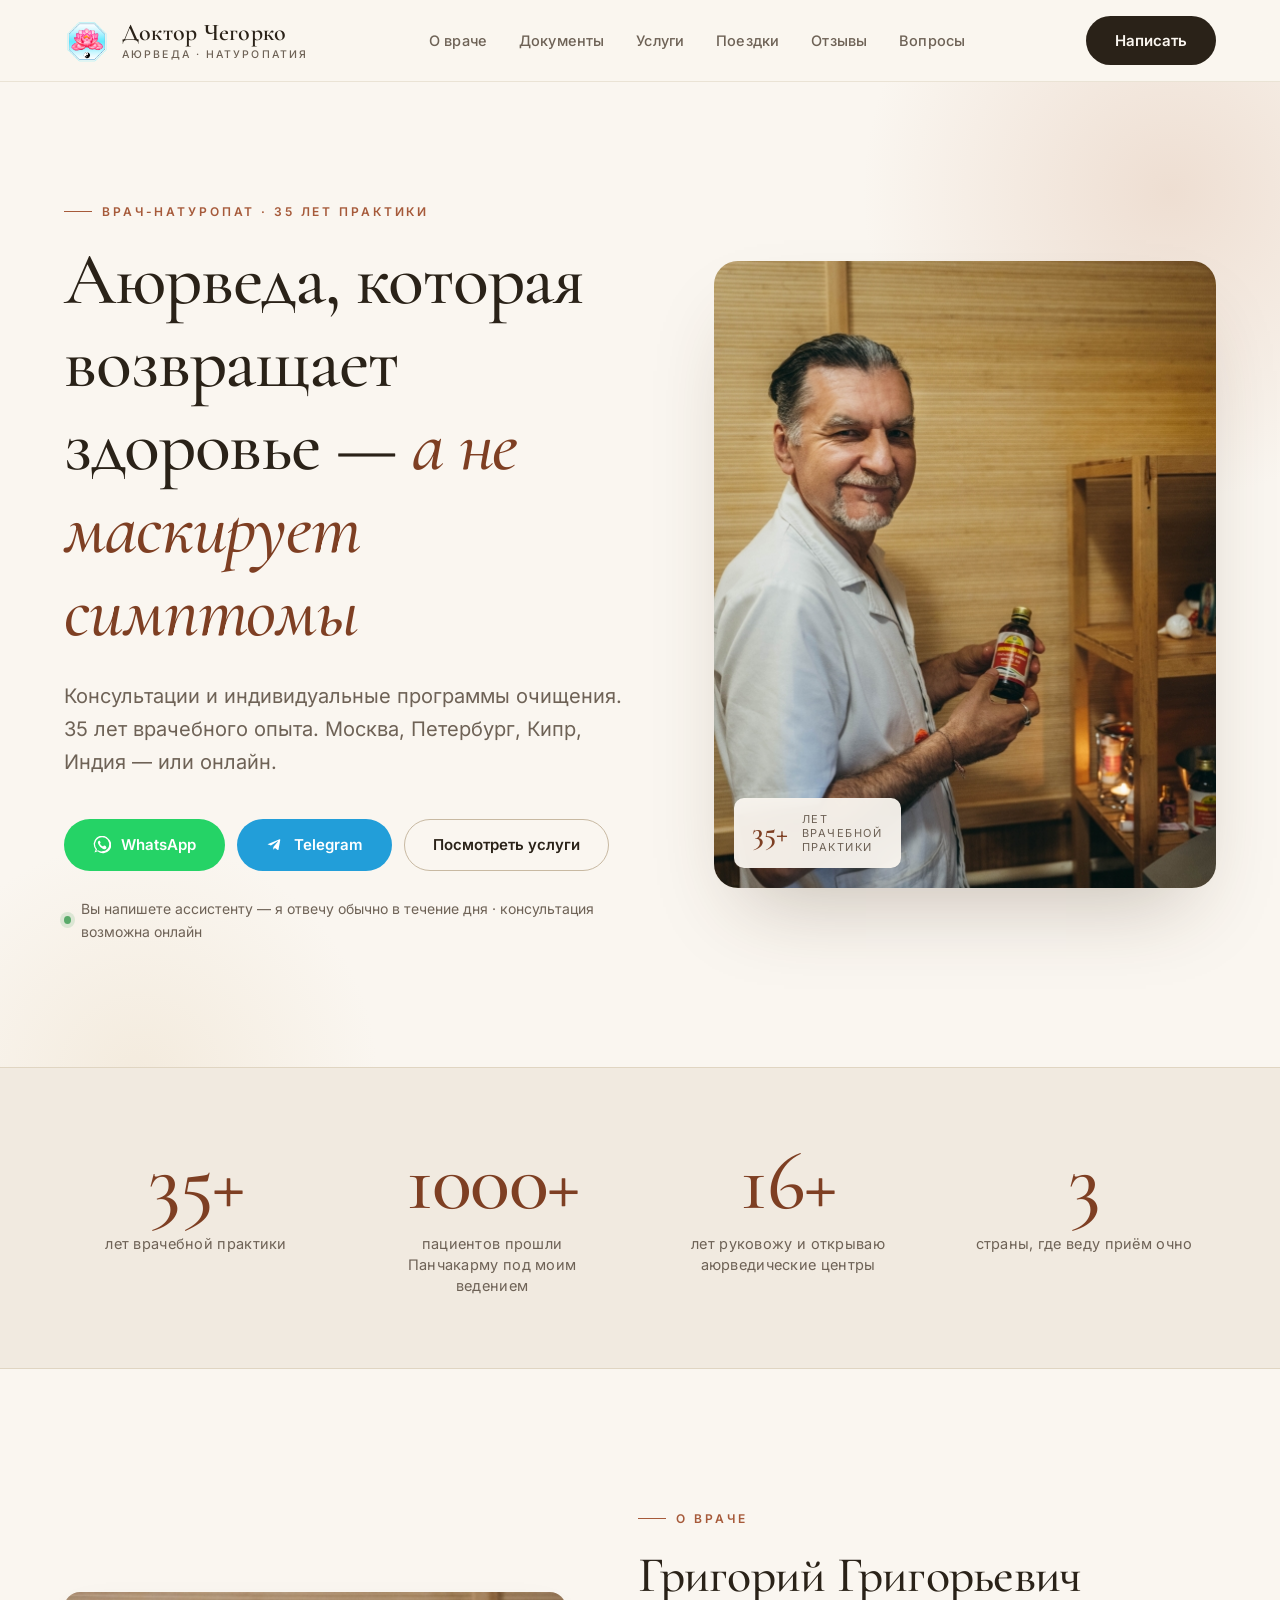
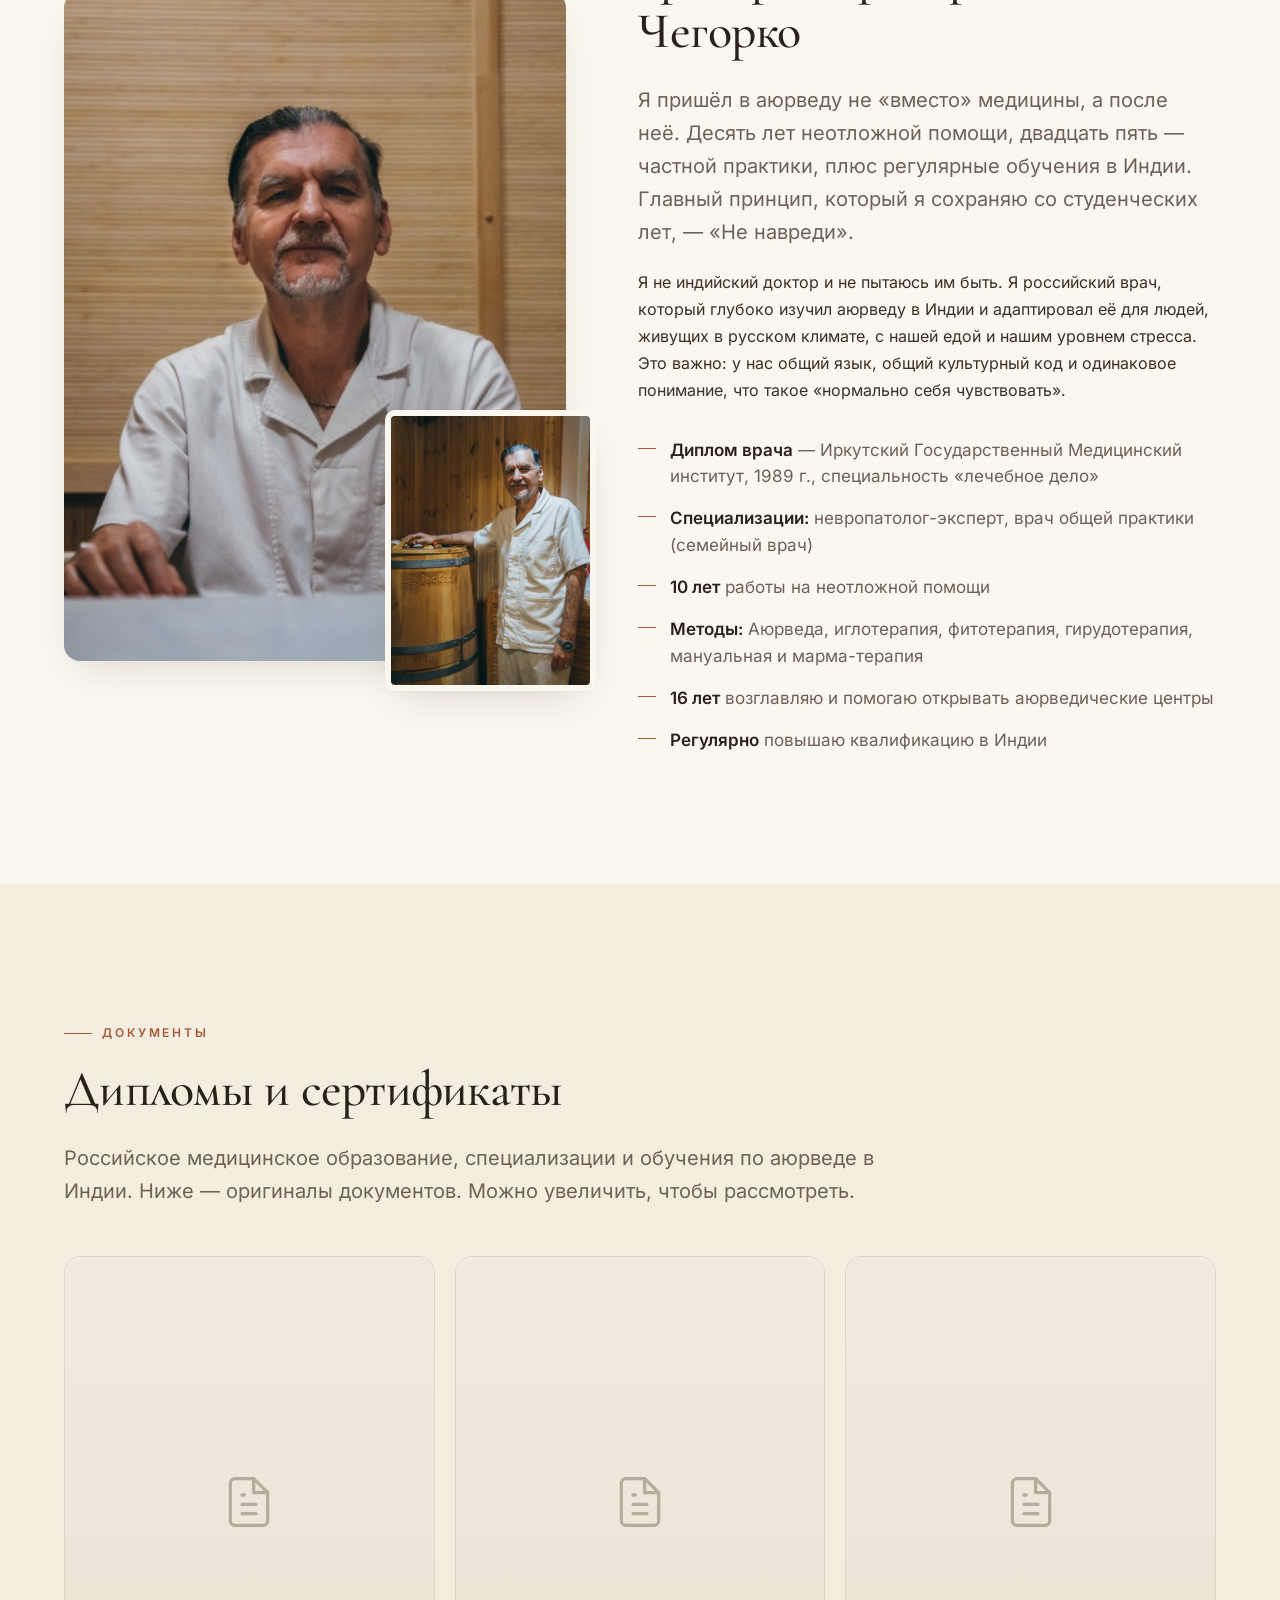
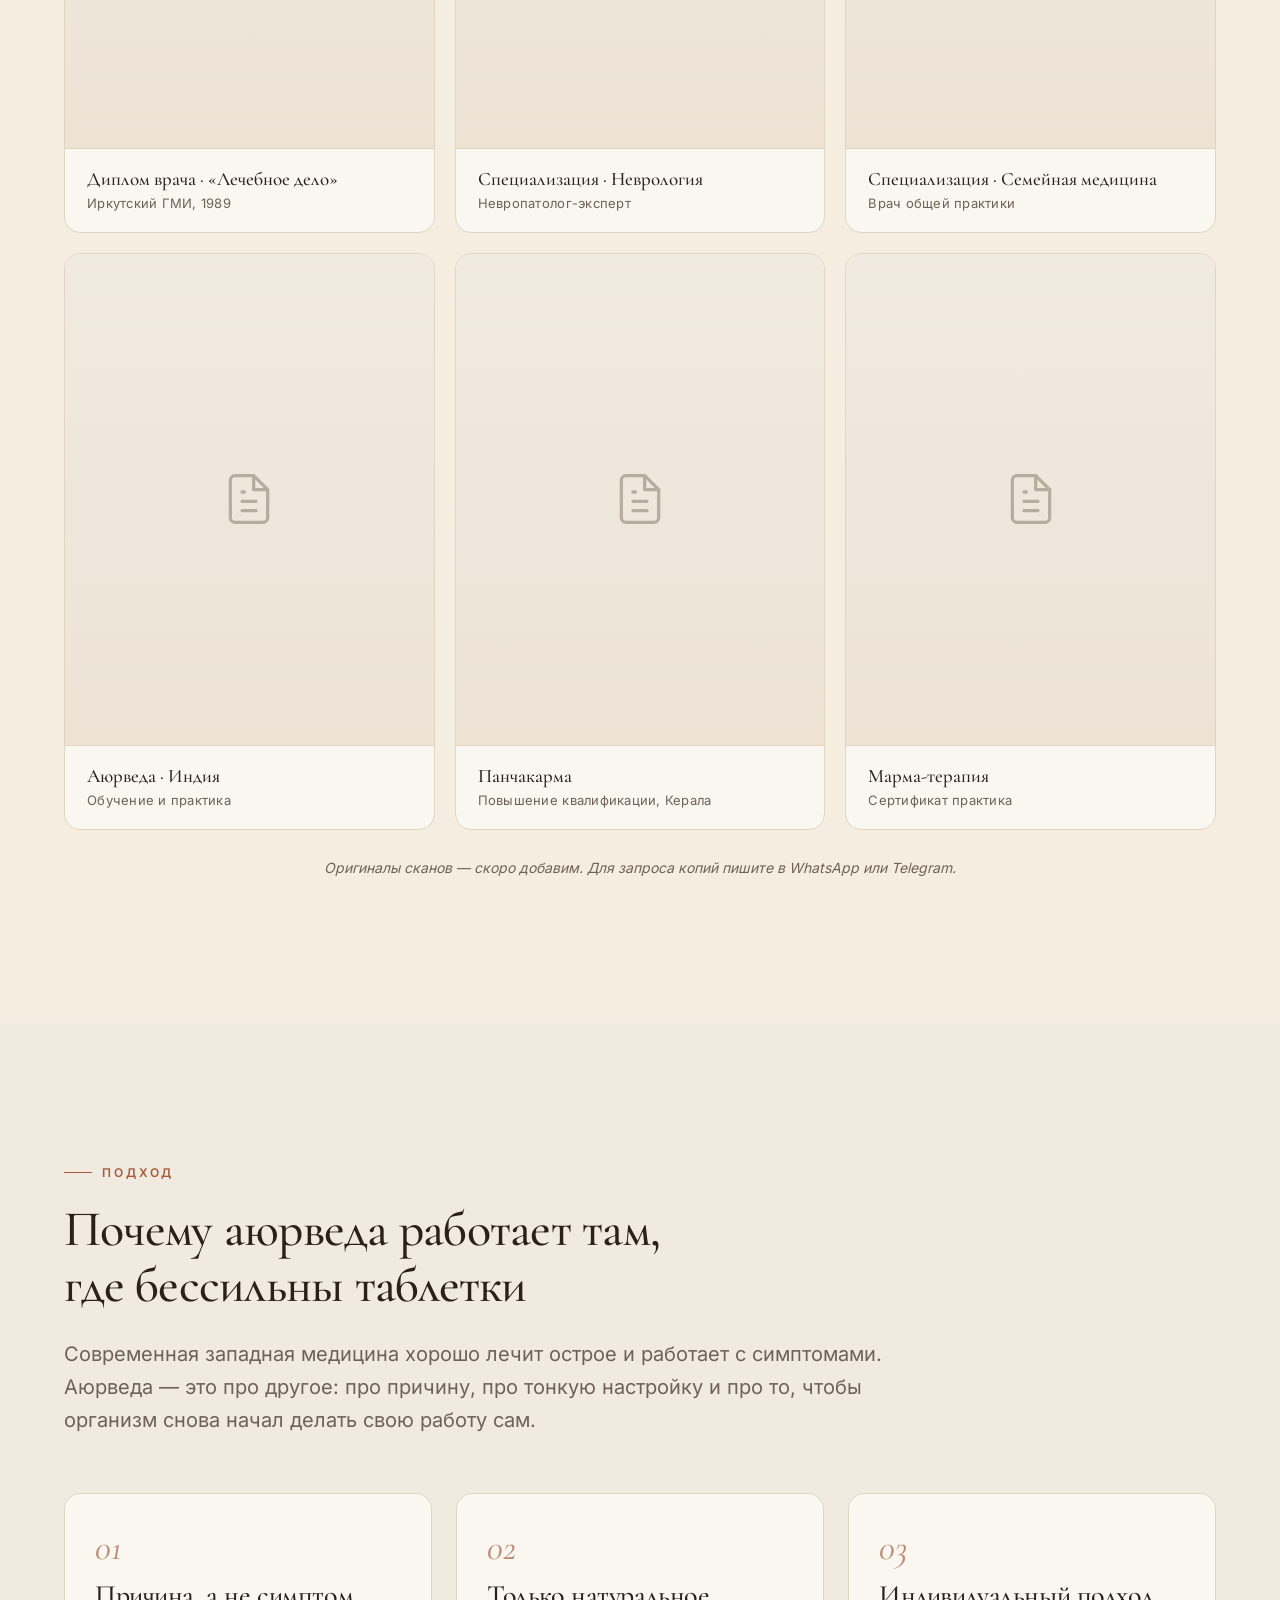
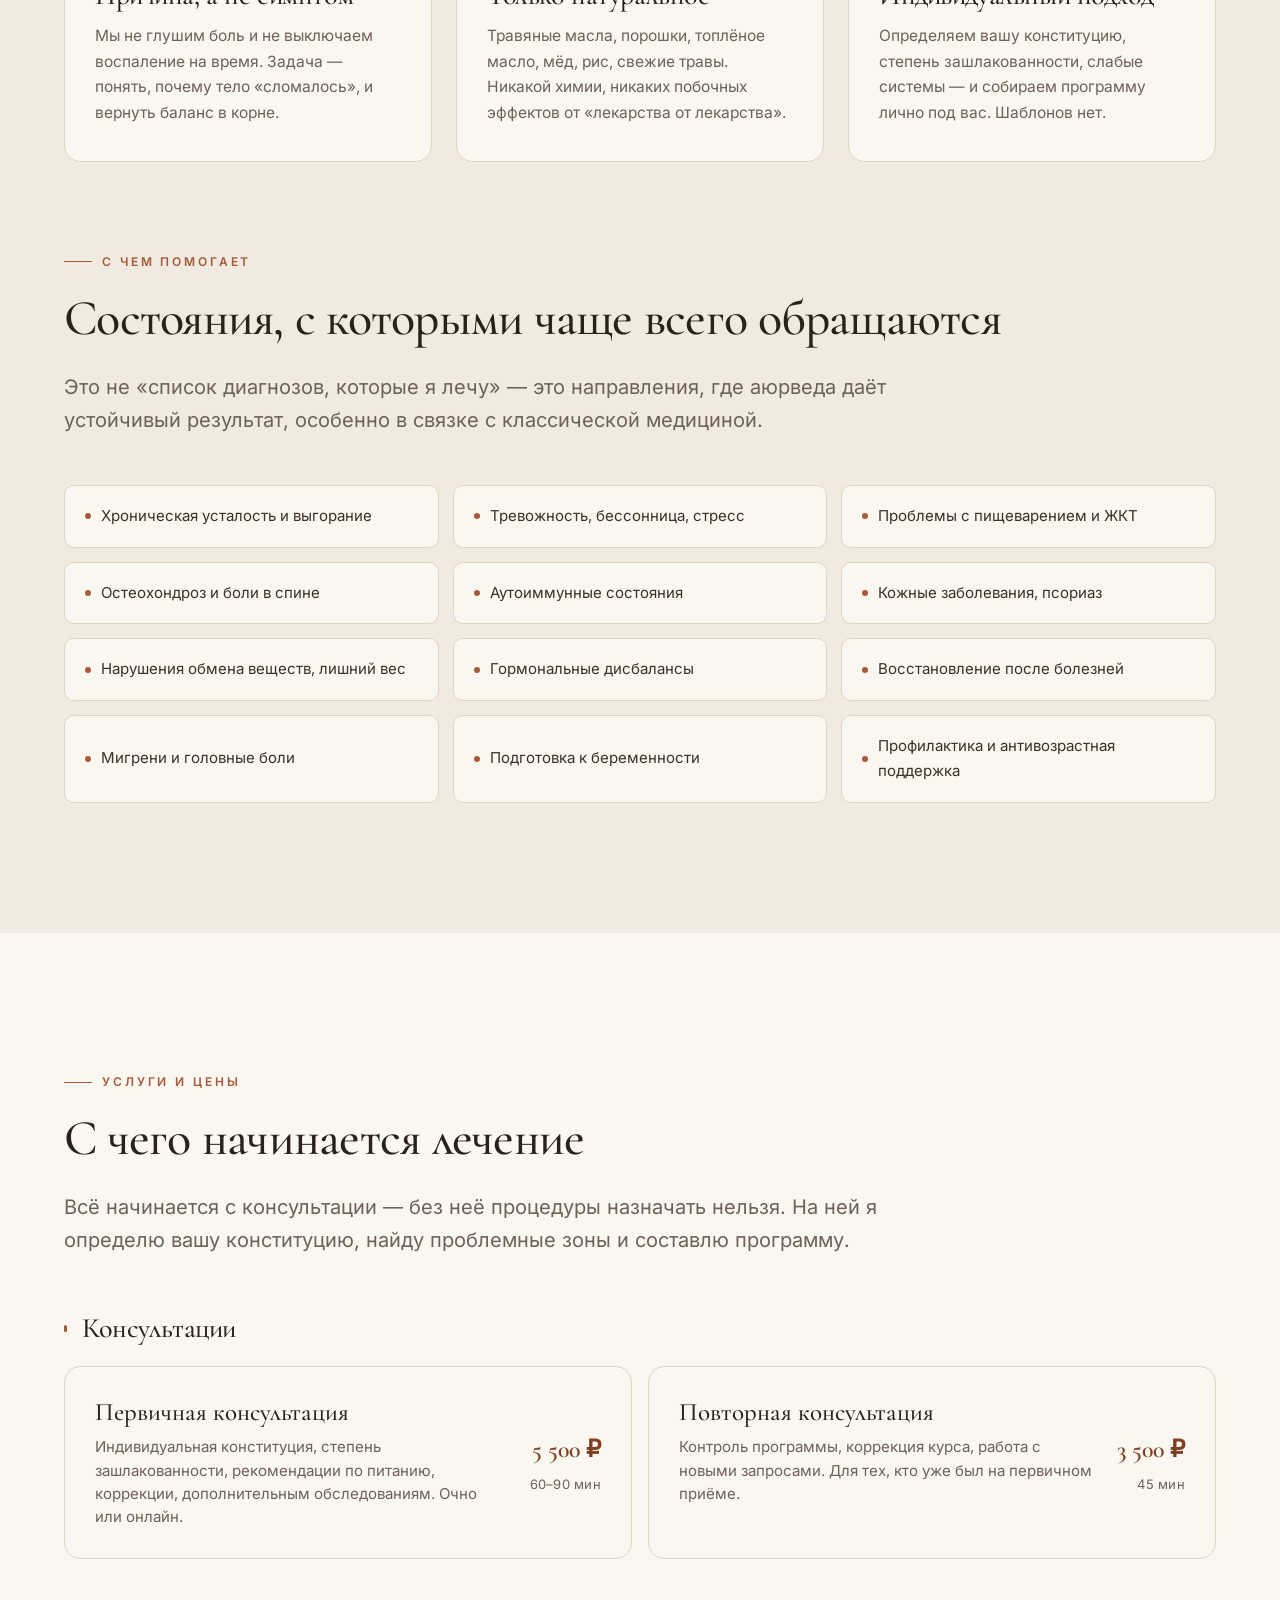
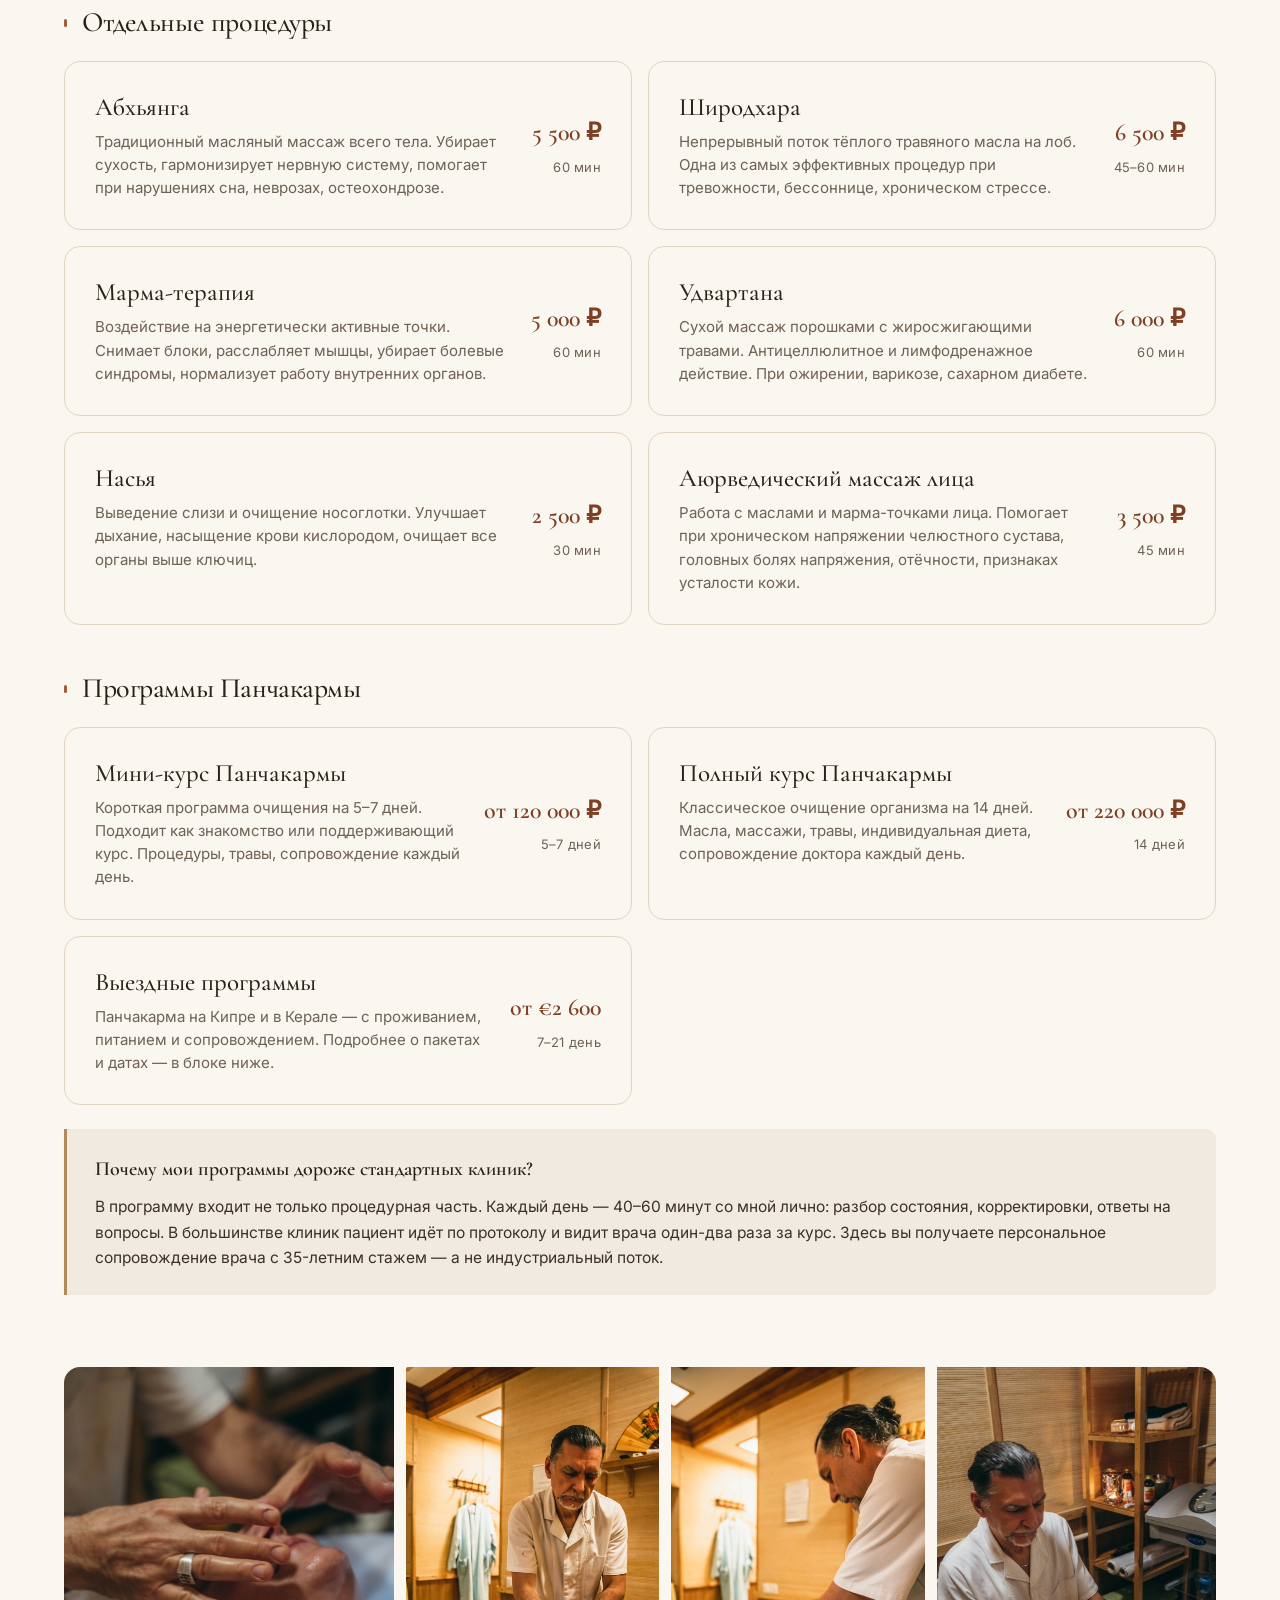
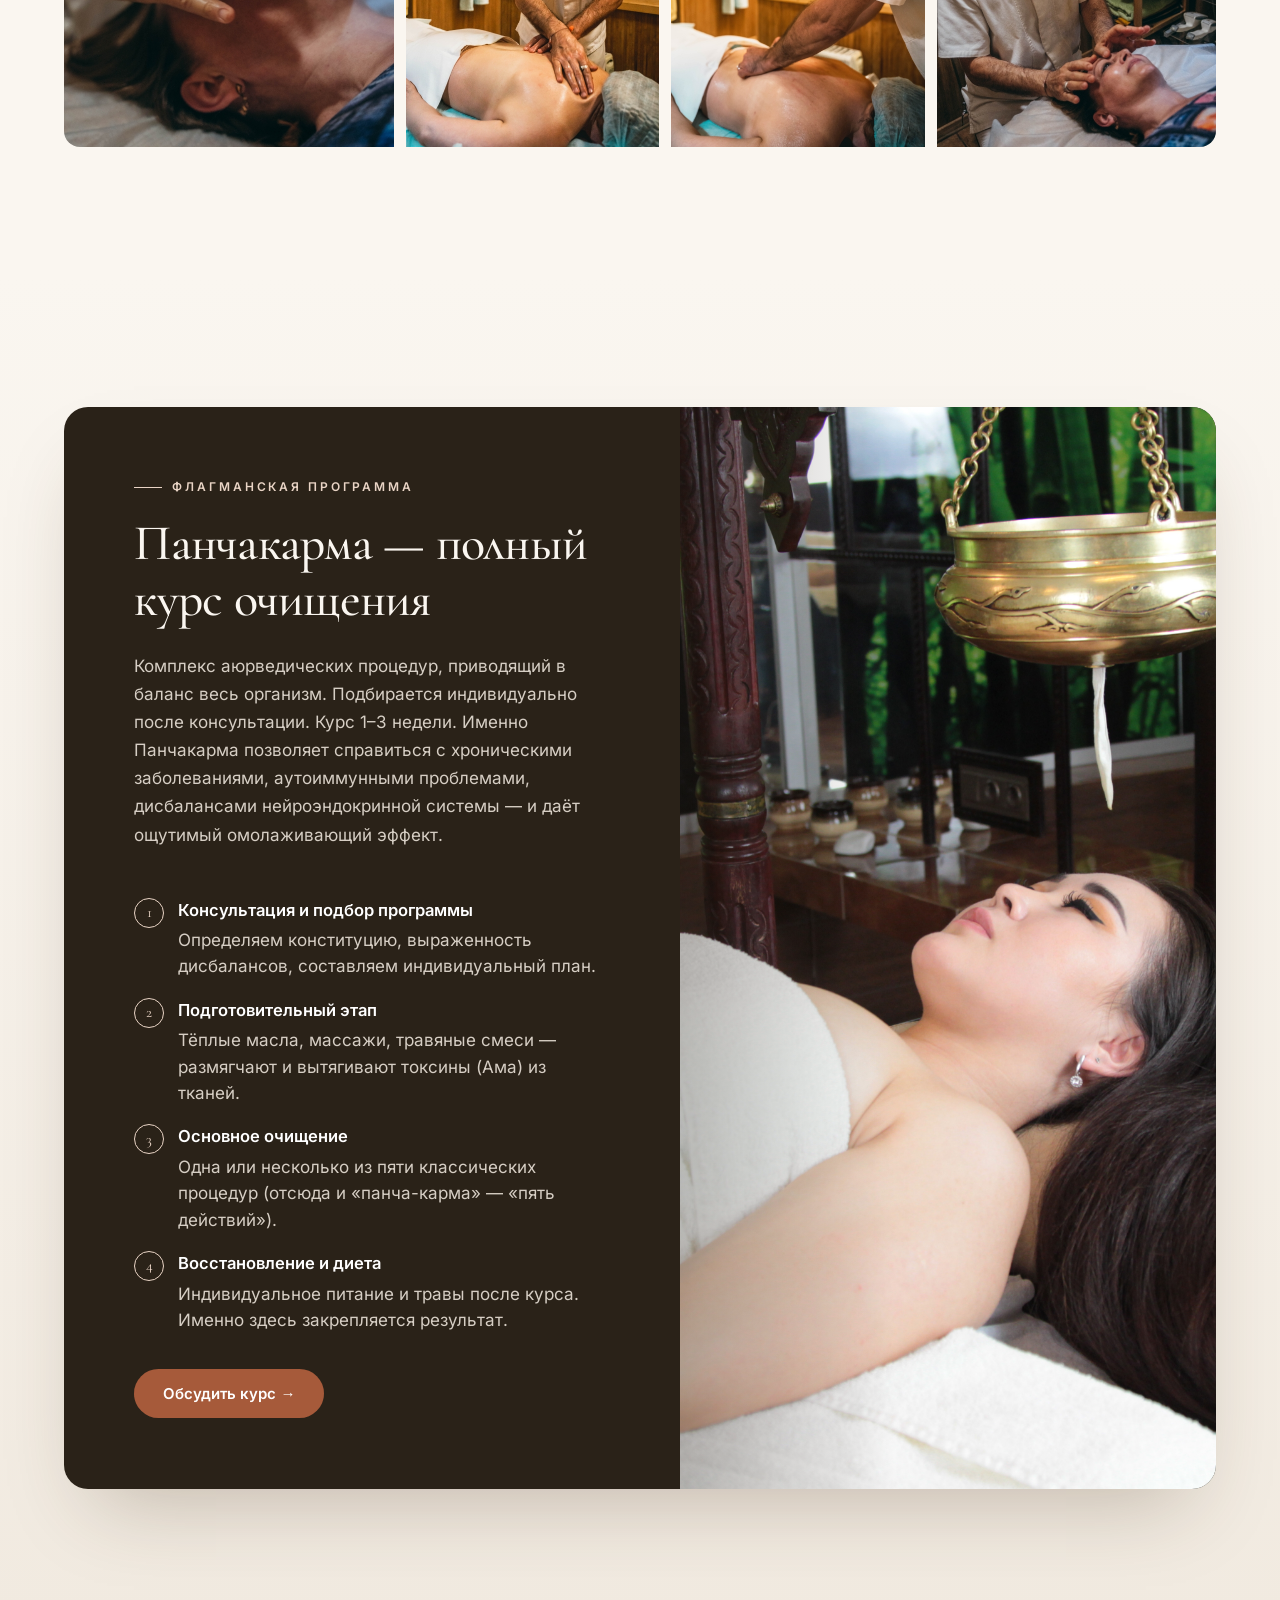
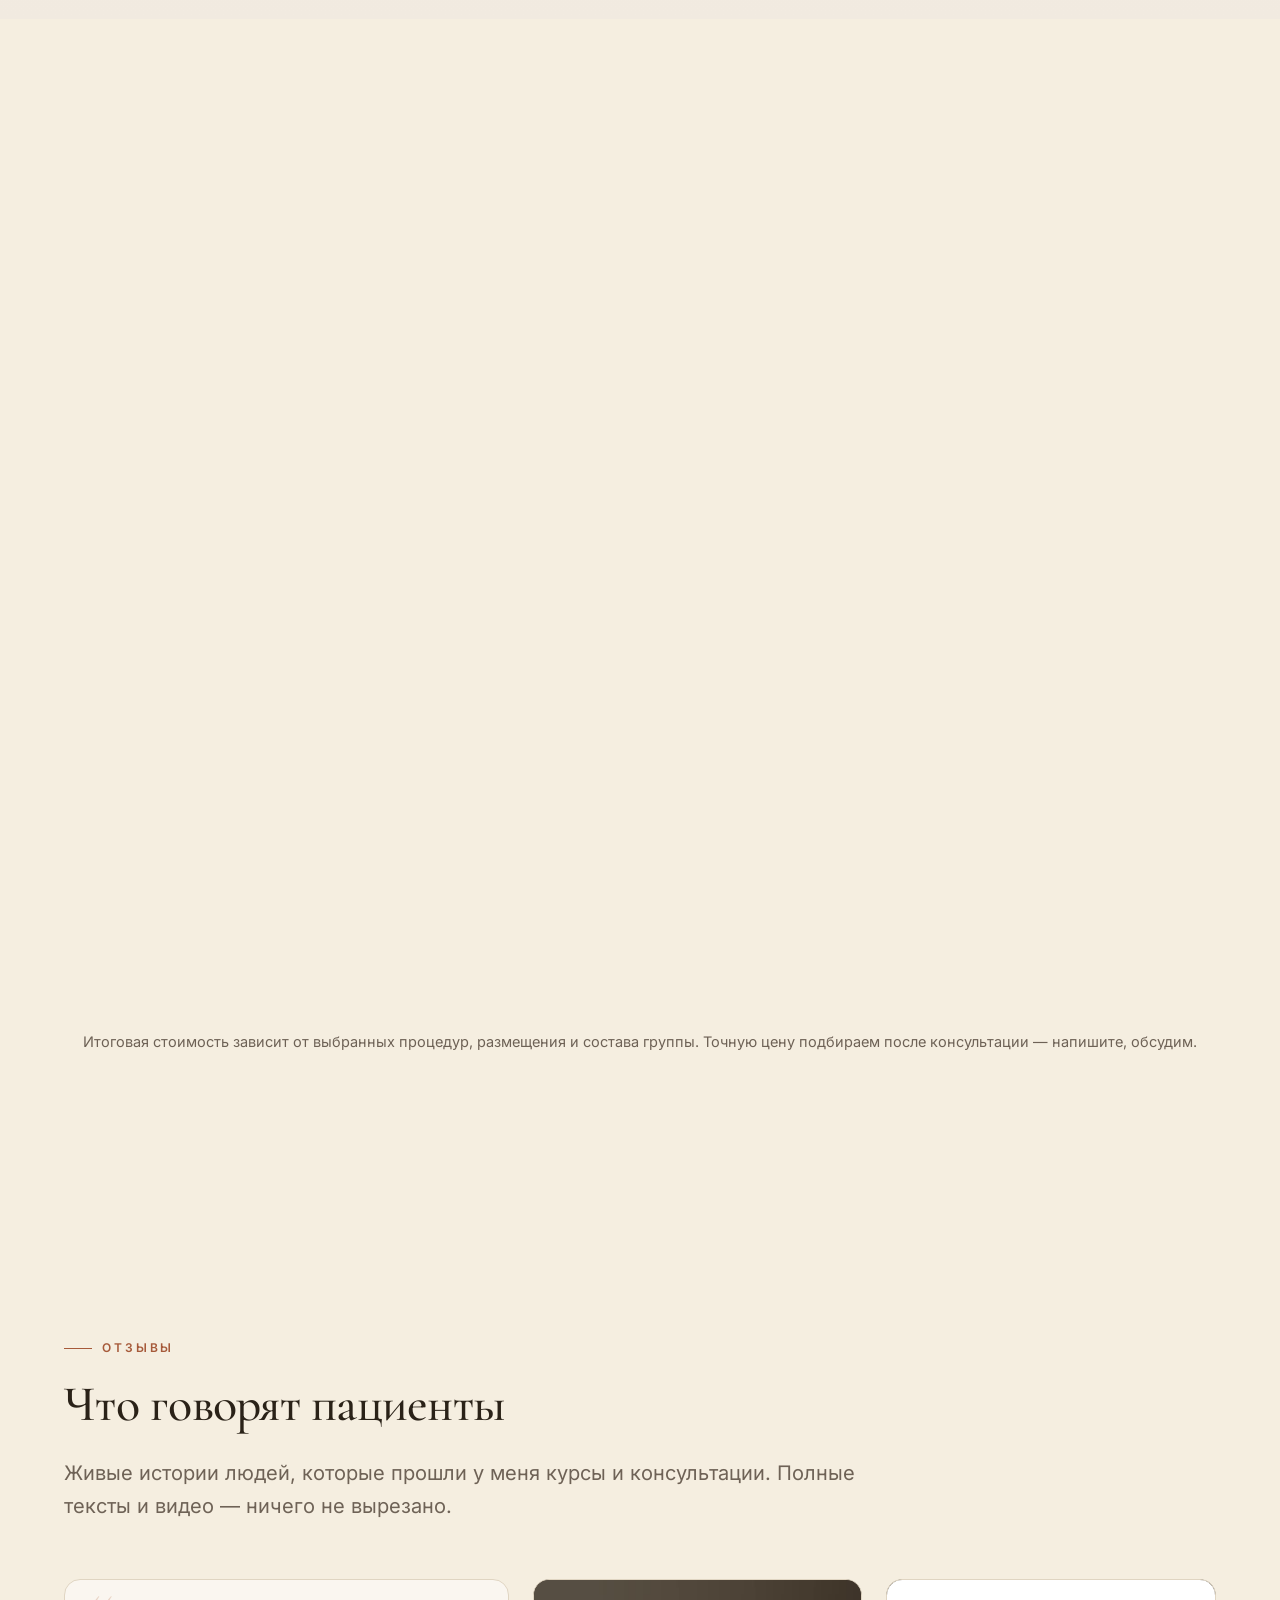
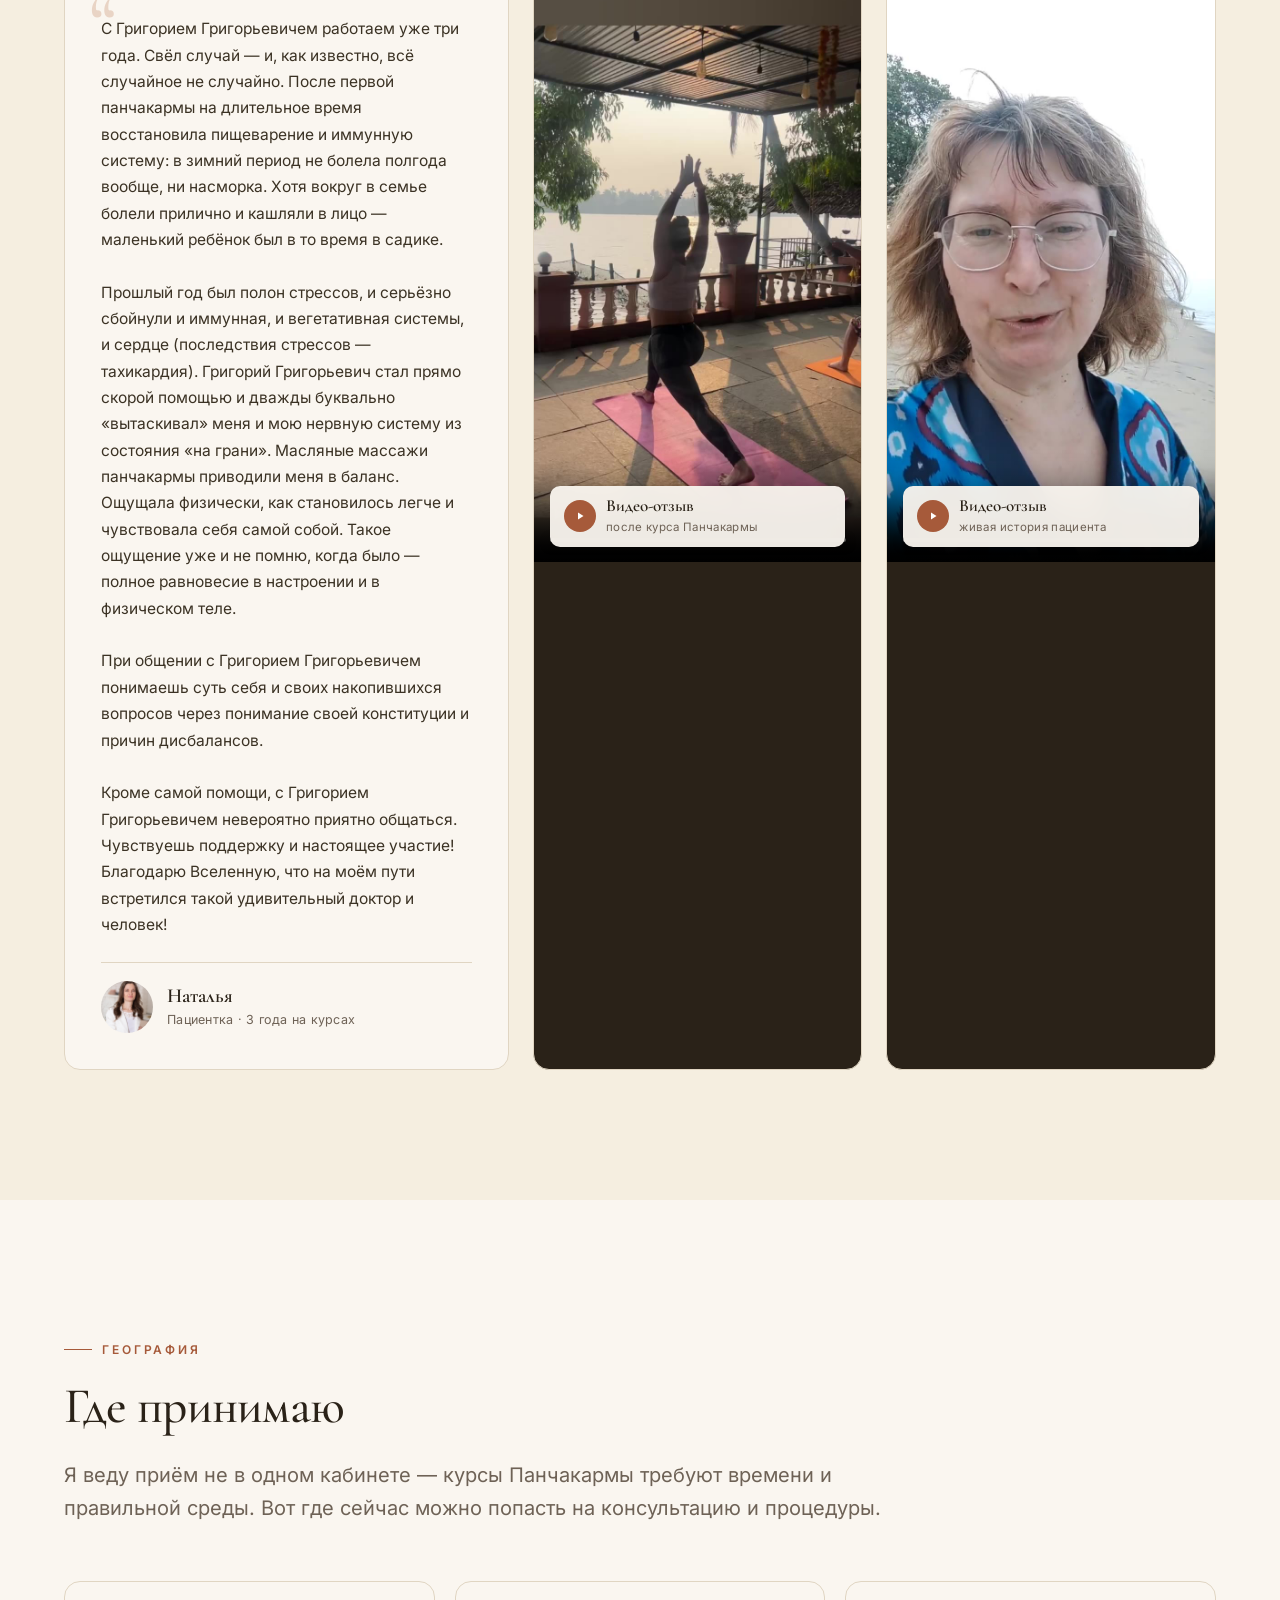
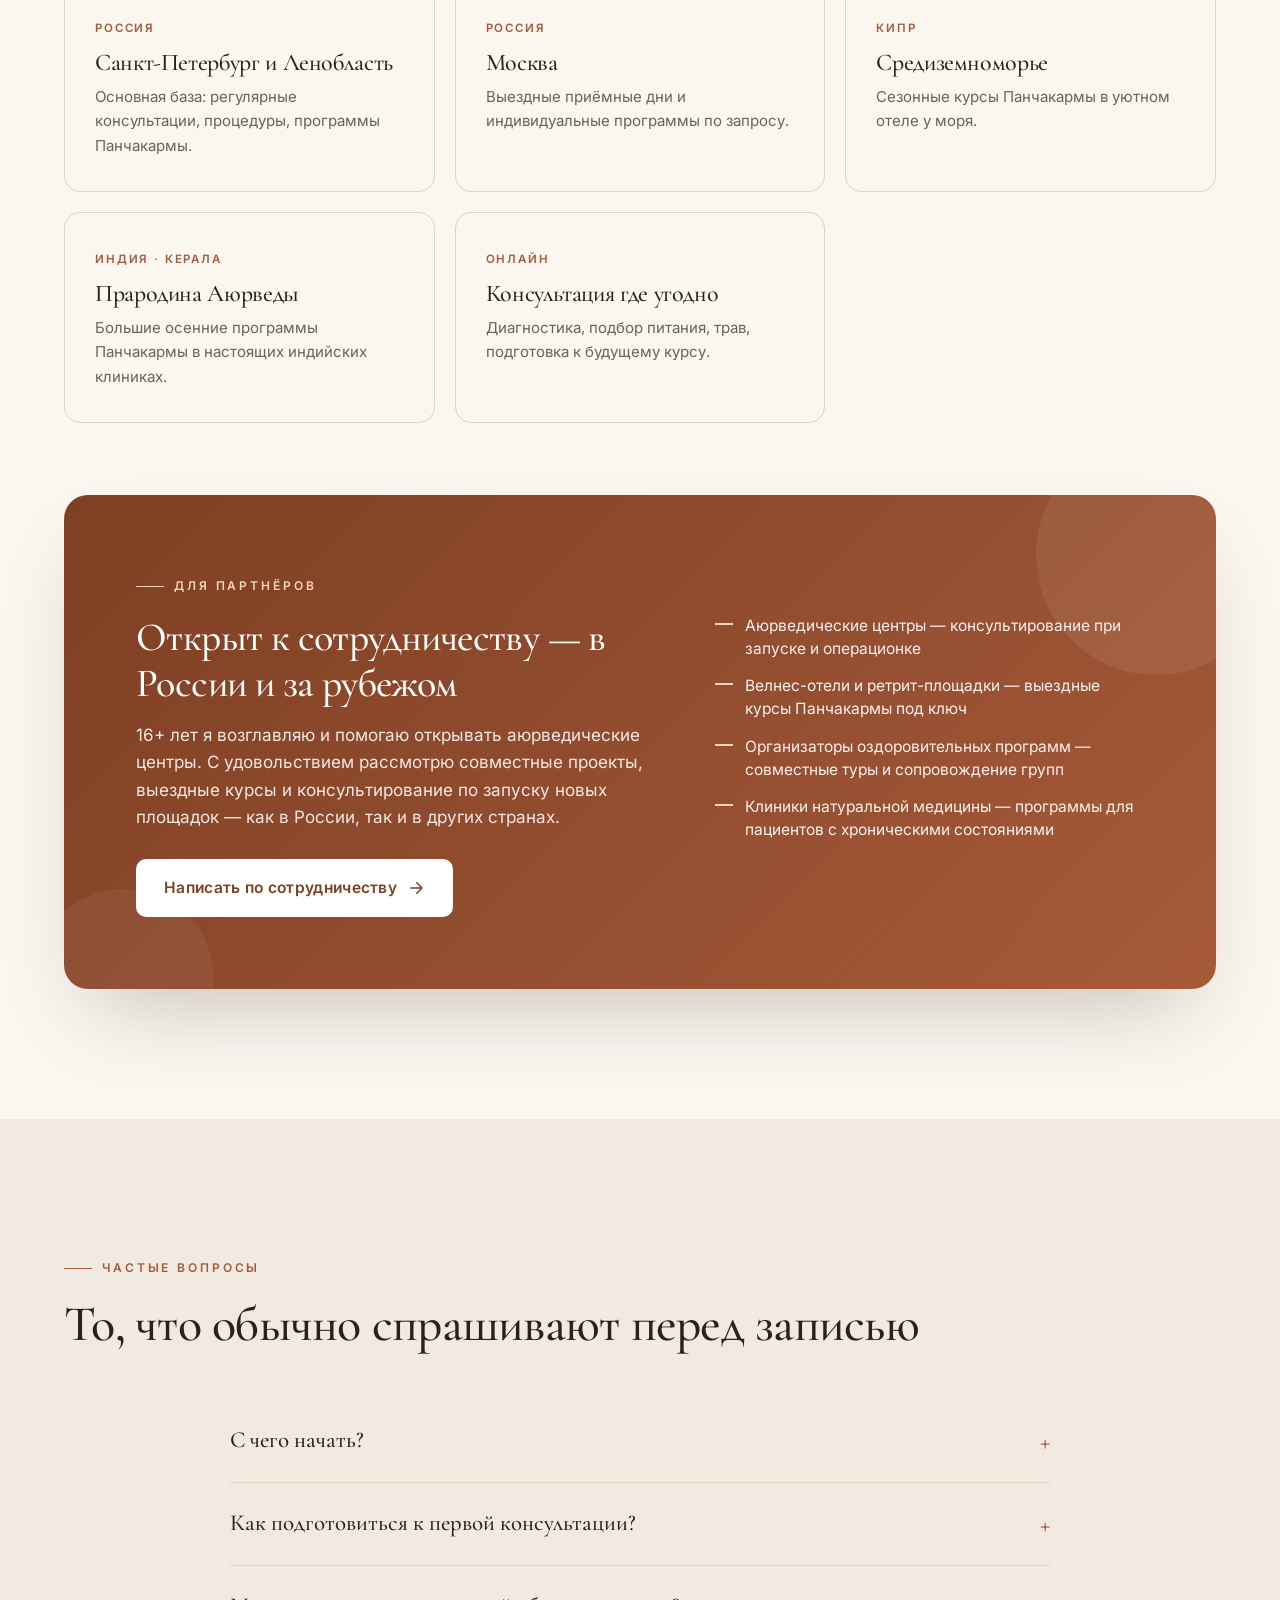
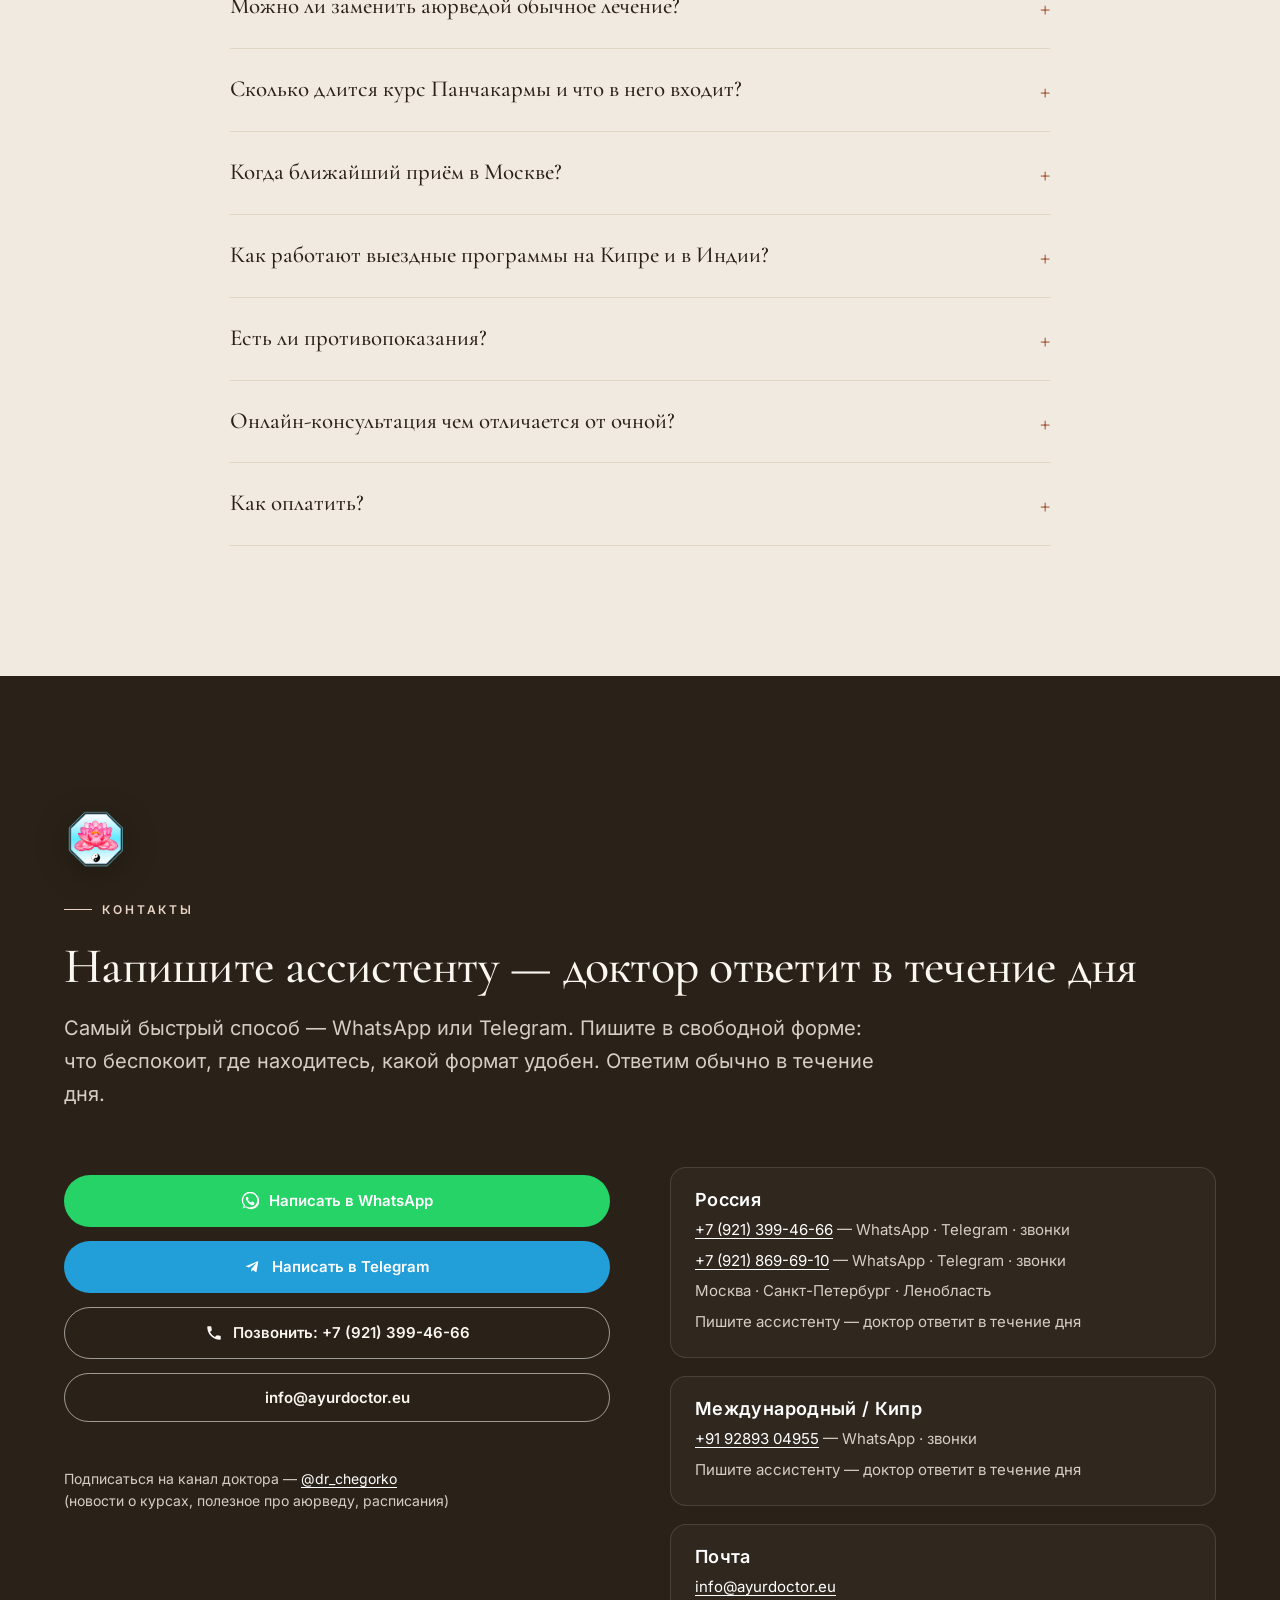
==== index.html @ 57d3bff3 "Add files via upload" ====
<!DOCTYPE html>
<html lang="ru">
<head>
<meta charset="UTF-8">
<meta name="viewport" content="width=device-width, initial-scale=1, viewport-fit=cover">
<meta name="theme-color" content="#FAF6F0">
<title>Доктор Григорий Чегорко — аюрведа и натуральная медицина</title>
<meta name="description" content="Врач-натуропат с 35-летним опытом. Аюрведические консультации, Панчакарма, очищение и балансировка организма. Приём в Москве, Санкт-Петербурге и Ленобласти, на Кипре и в Индии. Онлайн — из любой точки мира.">
<meta property="og:title" content="Доктор Григорий Чегорко — аюрведа и натуральная медицина">
<meta property="og:description" content="Аюрведические консультации и Панчакарма. 35 лет практики. Работаю там, где есть природа и время на настоящее лечение.">
<meta property="og:type" content="website">
<meta property="og:image" content="media/doctor-hero.jpg">
<link rel="stylesheet" href="fonts/fonts.css">
<style>
  :root {
    --bg: #FAF6F0;
    --bg-warm: #F5EEE0;
    --surface: #F1EAE0;
    --surface-2: #ECE3D5;
    --text: #2A2218;
    --text-2: #3B3224;
    --text-muted: #6E6256;
    --text-soft: #8A7E6E;
    --accent: #A65A3A;
    --accent-dark: #7E3F23;
    --accent-light: #C17555;
    --accent-soft: #E9D4C5;
    --gold: #B08B5A;
    --border: #E0D5C2;
    --border-dark: #C8B9A2;
    --wa: #25D366;
    --tg: #229ED9;
    --radius: 16px;
    --radius-sm: 10px;
    --radius-lg: 24px;
    --container: 1200px;
    --shadow-sm: 0 4px 12px -4px rgba(70, 45, 25, 0.08);
    --shadow-md: 0 16px 40px -16px rgba(70, 45, 25, 0.18);
    --shadow-lg: 0 40px 80px -30px rgba(70, 45, 25, 0.28);
  }
  *, *::before, *::after { box-sizing: border-box; }
  html { scroll-behavior: smooth; -webkit-text-size-adjust: 100%; }
  body { margin: 0; font-family: "Inter", -apple-system, BlinkMacSystemFont, "Segoe UI", Roboto, Helvetica, Arial, sans-serif; color: var(--text); background: var(--bg); font-size: 17px; line-height: 1.65; -webkit-font-smoothing: antialiased; text-rendering: optimizeLegibility; }
  h1, h2, h3, h4 { font-family: "Cormorant Garamond", Georgia, serif; font-weight: 500; letter-spacing: -0.015em; line-height: 1.12; margin: 0 0 0.5em; color: var(--text); }
  h1 { font-size: clamp(40px, 7vw, 74px); font-weight: 500; }
  h2 { font-size: clamp(30px, 4.8vw, 50px); }
  h3 { font-size: clamp(21px, 2.4vw, 28px); }
  p { margin: 0 0 1em; }
  a { color: var(--accent-dark); text-decoration: none; transition: color 0.2s; }
  a:hover { color: var(--accent); }
  img { max-width: 100%; height: auto; display: block; }
  section { padding: clamp(72px, 11vw, 130px) 0; position: relative; }
  .container { max-width: var(--container); margin: 0 auto; padding: 0 24px; }
  .container-wide { max-width: 1340px; margin: 0 auto; padding: 0 24px; }
  .eyebrow { display: inline-flex; align-items: center; gap: 10px; font-family: "Inter", sans-serif; font-size: 12px; letter-spacing: 0.24em; text-transform: uppercase; color: var(--accent); font-weight: 600; margin-bottom: 18px; }
  .eyebrow::before { content: ""; width: 28px; height: 1px; background: var(--accent); }
  .lead { font-size: clamp(17px, 1.8vw, 20px); color: var(--text-muted); max-width: 64ch; line-height: 1.65; }
  .btn { display: inline-flex; align-items: center; justify-content: center; gap: 10px; padding: 16px 28px; border-radius: 999px; font-weight: 600; font-size: 15px; line-height: 1; border: 1px solid transparent; cursor: pointer; transition: transform 0.2s cubic-bezier(0.4,0,0.2,1), background-color 0.25s, color 0.25s, box-shadow 0.25s; white-space: nowrap; font-family: inherit; }
  .btn:hover { transform: translateY(-2px); box-shadow: var(--shadow-sm); }
  .btn-primary { background: var(--text); color: var(--bg); }
  .btn-primary:hover { background: var(--accent-dark); color: var(--bg); }
  .btn-whatsapp { background: var(--wa); color: #fff; }
  .btn-whatsapp:hover { background: #1EB256; color: #fff; }
  .btn-telegram { background: var(--tg); color: #fff; }
  .btn-telegram:hover { background: #1B86B5; color: #fff; }
  .btn-outline { background: transparent; color: var(--text); border-color: var(--border-dark); }
  .btn-outline:hover { background: var(--text); color: var(--bg); border-color: var(--text); }
  .btn-on-dark { background: transparent; color: var(--bg); border: 1px solid rgba(255,255,255,0.55); }
  .btn-on-dark:hover { background: var(--bg); color: var(--text); border-color: var(--bg); }
  .btn svg { width: 18px; height: 18px; }

  /* Header */
  header.site { position: sticky; top: 0; background: rgba(250, 246, 240, 0.88); backdrop-filter: saturate(180%) blur(14px); -webkit-backdrop-filter: saturate(180%) blur(14px); border-bottom: 1px solid rgba(224, 213, 194, 0.6); z-index: 50; }
  .nav { display: flex; align-items: center; justify-content: space-between; padding: 16px 24px; max-width: var(--container); margin: 0 auto; gap: 20px; }
  .brand { display: inline-flex; align-items: center; gap: 12px; font-family: "Cormorant Garamond", Georgia, serif; font-size: 24px; font-weight: 600; letter-spacing: 0.01em; color: var(--text); line-height: 1.1; }
  .brand-logo { width: 46px; height: 46px; flex-shrink: 0; }
  .brand-text { display: flex; flex-direction: column; }
  .brand small { display: block; font-family: "Inter", sans-serif; font-size: 10.5px; letter-spacing: 0.2em; text-transform: uppercase; color: var(--text-muted); font-weight: 500; margin-top: 3px; }
  .nav-links { display: flex; gap: 32px; list-style: none; padding: 0; margin: 0; }
  .nav-links a { font-size: 14.5px; color: var(--text-muted); font-weight: 500; letter-spacing: 0.01em; }
  .nav-links a:hover { color: var(--text); }
  @media (max-width: 980px) { .nav-links { display: none; } }

  /* Hero */
  .hero { padding-top: clamp(60px, 9vw, 110px); padding-bottom: clamp(60px, 9vw, 110px); position: relative; overflow: hidden; }
  .hero::before { content: ""; position: absolute; top: -200px; right: -200px; width: 620px; height: 620px; background: radial-gradient(circle, var(--accent-soft) 0%, rgba(233, 212, 197, 0) 70%); pointer-events: none; z-index: 0; opacity: 0.7; }
  .hero::after { content: ""; position: absolute; bottom: -250px; left: -100px; width: 480px; height: 480px; background: radial-gradient(circle, #EDE0CB 0%, rgba(237, 224, 203, 0) 70%); pointer-events: none; z-index: 0; opacity: 0.5; }
  .hero-inner { display: grid; grid-template-columns: 1.15fr 1fr; gap: 72px; align-items: center; position: relative; z-index: 1; }
  .hero h1 { margin-bottom: 26px; }
  .hero h1 em { font-style: italic; color: var(--accent-dark); font-weight: 500; }
  .hero-ctas { display: flex; gap: 12px; flex-wrap: wrap; margin-top: 40px; }
  .hero-note { margin-top: 26px; font-size: 14px; color: var(--text-muted); display: inline-flex; align-items: center; gap: 10px; }
  .hero-note::before { content: ""; width: 8px; height: 8px; border-radius: 50%; background: #5AAA6A; box-shadow: 0 0 0 4px rgba(90, 170, 106, 0.18); }
  .hero-photo { position: relative; aspect-ratio: 4 / 5; border-radius: var(--radius-lg); overflow: hidden; background: var(--surface-2); box-shadow: var(--shadow-lg); }
  .hero-photo img { width: 100%; height: 100%; object-fit: cover; transition: transform 1.2s cubic-bezier(0.2, 0.8, 0.2, 1); }
  .hero-photo:hover img { transform: scale(1.03); }
  .hero-photo-badge { position: absolute; bottom: 20px; left: 20px; background: rgba(250, 246, 240, 0.95); backdrop-filter: blur(10px); padding: 14px 18px; border-radius: var(--radius-sm); display: flex; align-items: center; gap: 14px; }
  .hero-photo-badge-num { font-family: "Cormorant Garamond", Georgia, serif; font-size: 30px; font-weight: 600; color: var(--accent-dark); line-height: 1; }
  .hero-photo-badge-label { font-size: 11px; text-transform: uppercase; letter-spacing: 0.14em; color: var(--text-muted); line-height: 1.3; }
  @media (max-width: 980px) { .hero-inner { grid-template-columns: 1fr; gap: 48px; } .hero-photo { max-width: 440px; margin: 0 auto; } }

  /* Trust */
  .trust { background: var(--surface); padding: 72px 0; border-top: 1px solid var(--border); border-bottom: 1px solid var(--border); }
  .trust-grid { display: grid; grid-template-columns: repeat(4, 1fr); gap: 48px 32px; text-align: center; }
  .trust-num { font-family: "Cormorant Garamond", Georgia, serif; font-size: clamp(56px, 6.5vw, 84px); color: var(--accent-dark); font-weight: 500; line-height: 1; margin-bottom: 10px; letter-spacing: -0.02em; }
  .trust-label { font-size: 14.5px; color: var(--text-muted); letter-spacing: 0.02em; line-height: 1.45; max-width: 220px; margin: 0 auto; }
  @media (max-width: 720px) { .trust-grid { grid-template-columns: repeat(2, 1fr); gap: 40px 20px; } .trust-num { font-size: 56px; } }

  /* About */
  .about-grid { display: grid; grid-template-columns: 1fr 1.15fr; gap: 72px; align-items: center; }
  .about-photo-stack { position: relative; aspect-ratio: 3 / 4; }
  .about-photo-stack img { width: 100%; height: 100%; object-fit: cover; border-radius: var(--radius); box-shadow: var(--shadow-md); }
  .about-photo-stack .photo-accent { position: absolute; bottom: -30px; right: -30px; width: 42%; aspect-ratio: 3/4; border-radius: var(--radius-sm); overflow: hidden; border: 6px solid var(--bg); box-shadow: var(--shadow-md); }
  .about-photo-stack .photo-accent img { border-radius: 0; }
  .credentials { list-style: none; padding: 0; margin: 32px 0 0; display: grid; gap: 16px; }
  .credentials li { padding-left: 32px; position: relative; color: var(--text-muted); line-height: 1.55; }
  .credentials li::before { content: ""; position: absolute; left: 0; top: 11px; width: 18px; height: 1px; background: var(--accent); }
  .credentials strong { color: var(--text); font-weight: 600; }
  @media (max-width: 980px) { .about-grid { grid-template-columns: 1fr; gap: 48px; } .about-photo-stack { max-width: 440px; order: -1; } .about-photo-stack .photo-accent { right: -20px; bottom: -20px; } }

  /* Explain */
  .explain { background: var(--surface); }
  .explain-grid { display: grid; grid-template-columns: repeat(3, 1fr); gap: 24px; margin-top: 56px; }
  .explain-card { background: var(--bg); padding: 36px 30px; border-radius: var(--radius); border: 1px solid var(--border); transition: transform 0.3s, box-shadow 0.3s; }
  .explain-card:hover { transform: translateY(-4px); box-shadow: var(--shadow-md); }
  .explain-card-num { font-family: "Cormorant Garamond", Georgia, serif; font-size: 36px; color: var(--accent); font-style: italic; line-height: 1; margin-bottom: 14px; opacity: 0.7; }
  .explain-card h3 { margin-bottom: 12px; }
  .explain-card p { color: var(--text-muted); margin: 0; font-size: 15.5px; }
  @media (max-width: 880px) { .explain-grid { grid-template-columns: 1fr; } }

  /* Conditions */
  .conditions-grid { display: grid; grid-template-columns: repeat(3, 1fr); gap: 14px; margin-top: 48px; }
  .condition { background: var(--bg); border: 1px solid var(--border); border-radius: var(--radius-sm); padding: 18px 20px; font-size: 15px; color: var(--text-2); display: flex; align-items: center; gap: 10px; transition: all 0.2s; }
  .condition:hover { border-color: var(--accent); transform: translateY(-1px); }
  .condition::before { content: ""; width: 6px; height: 6px; border-radius: 50%; background: var(--accent); flex-shrink: 0; }
  @media (max-width: 880px) { .conditions-grid { grid-template-columns: 1fr 1fr; } }
  @media (max-width: 520px) { .conditions-grid { grid-template-columns: 1fr; } }

  /* Services */
  .services-group { margin-top: 56px; }
  .services-group + .services-group { margin-top: 48px; }
  .services-group-title { font-family: "Cormorant Garamond", Georgia, serif; font-size: 28px; font-weight: 500; margin: 0 0 22px; color: var(--text); position: relative; padding-left: 18px; }
  .services-group-title::before { content: ""; position: absolute; left: 0; top: 12px; bottom: 12px; width: 3px; background: var(--accent); border-radius: 2px; }
  .services-grid { display: grid; grid-template-columns: repeat(2, 1fr); gap: 16px; margin-top: 0; }
  .service { display: grid; grid-template-columns: 1fr auto; gap: 24px; padding: 30px 30px; border: 1px solid var(--border); border-radius: var(--radius); background: var(--bg); transition: all 0.25s; }
  .service:hover { border-color: var(--accent); background: var(--surface); transform: translateY(-2px); box-shadow: var(--shadow-sm); }
  .service-title { font-family: "Cormorant Garamond", Georgia, serif; font-size: 25px; font-weight: 500; margin-bottom: 8px; color: var(--text); line-height: 1.2; }
  .service-desc { font-size: 15px; color: var(--text-muted); line-height: 1.55; margin: 0; }
  .service-meta { text-align: right; white-space: nowrap; display: flex; flex-direction: column; justify-content: center; gap: 4px; }
  .service-price { font-family: "Cormorant Garamond", Georgia, serif; font-size: 24px; color: var(--accent-dark); font-weight: 600; }
  .service-duration { font-size: 13px; color: var(--text-muted); letter-spacing: 0.02em; }
  .services-value-note { margin-top: 24px; padding: 24px 28px; background: var(--surface); border-left: 3px solid var(--gold); border-radius: 0 var(--radius-sm) var(--radius-sm) 0; font-size: 15.5px; line-height: 1.65; color: var(--text-2); }
  .services-value-note strong { display: block; font-family: "Cormorant Garamond", Georgia, serif; font-weight: 600; font-size: 20px; color: var(--text); margin-bottom: 8px; }
  @media (max-width: 720px) { .services-grid { grid-template-columns: 1fr; } .service { grid-template-columns: 1fr; gap: 14px; } .service-meta { text-align: left; } }

  /* Gallery strip — procedures */
  .procedures-gallery { margin-top: 72px; display: grid; grid-template-columns: 1.3fr 1fr 1fr 1.1fr; gap: 12px; height: 380px; border-radius: var(--radius); overflow: hidden; }
  .procedures-gallery img { width: 100%; height: 100%; object-fit: cover; transition: transform 0.8s cubic-bezier(0.2,0.8,0.2,1); }
  .procedures-gallery > div { overflow: hidden; }
  .procedures-gallery > div:hover img { transform: scale(1.07); }
  @media (max-width: 880px) { .procedures-gallery { grid-template-columns: 1fr 1fr; height: auto; } .procedures-gallery > div { aspect-ratio: 4/5; } }

  /* Panchakarma */
  .panchakarma-section { background: linear-gradient(180deg, var(--bg) 0%, var(--surface) 100%); }
  .panchakarma { background: var(--text); color: var(--bg); border-radius: var(--radius-lg); overflow: hidden; display: grid; grid-template-columns: 1.15fr 1fr; align-items: stretch; box-shadow: var(--shadow-lg); }
  .panchakarma-content { padding: clamp(40px, 5.5vw, 72px); display: flex; flex-direction: column; justify-content: center; }
  .panchakarma h2 { color: var(--bg); }
  .panchakarma .eyebrow { color: var(--accent-soft); }
  .panchakarma .eyebrow::before { background: var(--accent-soft); }
  .panchakarma p { color: #D6CEC4; }
  .panchakarma-stages { list-style: none; padding: 0; margin: 32px 0 0; display: grid; gap: 18px; counter-reset: stages; }
  .panchakarma-stages li { padding-left: 44px; position: relative; color: #D6CEC4; line-height: 1.55; }
  .panchakarma-stages li strong { color: #fff; font-weight: 600; display: block; margin-bottom: 4px; font-size: 16.5px; }
  .panchakarma-stages li::before { counter-increment: stages; content: counter(stages); position: absolute; left: 0; top: 0; width: 30px; height: 30px; border-radius: 50%; border: 1px solid var(--accent-soft); color: var(--accent-soft); font-family: "Cormorant Garamond", Georgia, serif; font-size: 15px; display: flex; align-items: center; justify-content: center; }
  .panchakarma-cta { margin-top: 36px; }
  .panchakarma-photo { background-size: cover; background-position: center; min-height: 480px; position: relative; }
  .panchakarma-photo::after { content: ""; position: absolute; inset: 0; background: linear-gradient(90deg, rgba(42, 34, 24, 0.3) 0%, rgba(42, 34, 24, 0) 40%); }
  @media (max-width: 980px) { .panchakarma { grid-template-columns: 1fr; } .panchakarma-photo { min-height: 340px; order: -1; } }

  /* Credentials / certificates */
  .credentials-section { background: var(--bg-warm); }
  .certs-grid { display: grid; grid-template-columns: repeat(3, 1fr); gap: 20px; margin-top: 48px; }
  .cert-card { margin: 0; background: var(--bg); border: 1px solid var(--border); border-radius: var(--radius); padding: 0; overflow: hidden; transition: all 0.25s; display: flex; flex-direction: column; }
  .cert-card:hover { border-color: var(--accent); transform: translateY(-2px); box-shadow: var(--shadow-sm); }
  .cert-card img { width: 100%; aspect-ratio: 3 / 4; object-fit: cover; display: block; background: var(--surface); }
  .cert-placeholder { aspect-ratio: 3 / 4; background: linear-gradient(180deg, var(--surface) 0%, var(--surface-2) 100%); display: flex; align-items: center; justify-content: center; color: var(--text-soft); border-bottom: 1px solid var(--border); }
  .cert-placeholder svg { width: 56px; height: 56px; opacity: 0.55; }
  .cert-card figcaption { padding: 18px 22px 20px; font-family: "Cormorant Garamond", Georgia, serif; font-size: 19px; font-weight: 500; color: var(--text); line-height: 1.3; }
  .cert-card figcaption span { display: block; font-family: "Inter", sans-serif; font-size: 13px; font-weight: 400; color: var(--text-muted); margin-top: 4px; letter-spacing: 0.02em; }
  .certs-note { margin-top: 26px; text-align: center; font-size: 14px; color: var(--text-muted); font-style: italic; }
  @media (max-width: 880px) { .certs-grid { grid-template-columns: repeat(2, 1fr); } }
  @media (max-width: 560px) { .certs-grid { grid-template-columns: 1fr 1fr; gap: 14px; } .cert-card figcaption { padding: 14px 16px 16px; font-size: 16.5px; } }

  /* Retreats / programs */
  .retreats-section { background: var(--bg-warm); }
  .retreats-grid { display: grid; grid-template-columns: repeat(3, 1fr); gap: 20px; margin-top: 56px; }
  .retreat { background: var(--bg); border: 1px solid var(--border); border-radius: var(--radius); padding: 32px 30px 30px; display: flex; flex-direction: column; transition: all 0.25s; position: relative; }
  .retreat:hover { border-color: var(--accent); transform: translateY(-2px); box-shadow: var(--shadow-sm); }
  .retreat--flagship { border: 2px solid var(--gold); box-shadow: 0 18px 44px -20px rgba(176, 139, 90, 0.45); }
  .retreat--flagship:hover { border-color: var(--gold); box-shadow: 0 22px 52px -18px rgba(176, 139, 90, 0.55); }
  .retreat-flagship-badge { position: absolute; top: -12px; left: 24px; background: var(--gold); color: #fff; font-size: 11.5px; letter-spacing: 0.14em; text-transform: uppercase; font-weight: 600; padding: 5px 12px; border-radius: 12px; }
  .retreat-tag { display: inline-block; font-size: 11.5px; letter-spacing: 0.16em; text-transform: uppercase; color: var(--accent); font-weight: 600; margin-bottom: 14px; }
  .retreat h3 { font-size: 23px; margin: 0 0 6px; line-height: 1.25; }
  .retreat-duration { font-size: 13px; color: var(--text-muted); letter-spacing: 0.04em; margin-bottom: 18px; }
  .retreat-price { font-family: "Cormorant Garamond", Georgia, serif; font-size: 28px; font-weight: 600; color: var(--text); margin: 0 0 18px; }
  .retreat-price-note { font-size: 13px; color: var(--text-muted); font-family: "Inter", sans-serif; font-weight: 400; margin-left: 8px; }
  .retreat-includes { list-style: none; padding: 0; margin: 0 0 20px; display: grid; gap: 8px; }
  .retreat-includes li { position: relative; padding-left: 22px; font-size: 14.5px; color: var(--text-2); line-height: 1.5; }
  .retreat-includes li::before { content: ""; position: absolute; left: 0; top: 8px; width: 12px; height: 2px; background: var(--accent); }
  .retreat-footer { margin-top: auto; padding-top: 18px; border-top: 1px solid var(--border); font-size: 13.5px; color: var(--text-muted); }
  .retreats-note { margin-top: 28px; text-align: center; color: var(--text-muted); font-size: 14.5px; }
  @media (max-width: 980px) { .retreats-grid { grid-template-columns: 1fr; } }

  /* Reviews */
  .reviews { background: var(--bg-warm); }
  .reviews-grid { display: grid; grid-template-columns: 1.35fr 1fr 1fr; gap: 24px; margin-top: 56px; align-items: stretch; }
  .review-card { background: var(--bg); border: 1px solid var(--border); border-radius: var(--radius); padding: 36px; display: flex; flex-direction: column; position: relative; }
  .review-card::before { content: "\201C"; position: absolute; top: 2px; left: 24px; font-family: "Cormorant Garamond", Georgia, serif; font-size: 80px; color: var(--accent-soft); line-height: 1; pointer-events: none; font-weight: 500; }
  .review-text { position: relative; z-index: 1; color: var(--text-2); font-size: 15.5px; line-height: 1.7; margin: 0 0 24px; white-space: pre-line; }
  .review-author { margin-top: auto; display: flex; align-items: center; gap: 14px; padding-top: 18px; border-top: 1px solid var(--border); }
  .review-author-photo { width: 52px; height: 52px; border-radius: 50%; overflow: hidden; flex-shrink: 0; background: var(--surface); }
  .review-author-photo img { width: 100%; height: 100%; object-fit: cover; }
  .review-author-initial { display: flex; align-items: center; justify-content: center; background: var(--accent-soft); color: var(--accent-dark); font-family: "Cormorant Garamond", Georgia, serif; font-size: 26px; font-weight: 600; }
  .review-author-name { font-family: "Cormorant Garamond", Georgia, serif; font-size: 20px; font-weight: 600; color: var(--text); line-height: 1.2; }
  .review-author-meta { font-size: 12.5px; color: var(--text-muted); letter-spacing: 0.02em; margin-top: 2px; }
  .review-card--video { padding: 0; overflow: hidden; background: var(--text); }
  .review-card--video video { width: 100%; height: 100%; object-fit: cover; display: block; }
  .review-video-wrap { position: relative; aspect-ratio: 9 / 16; background: #000; }
  .review-video-wrap video { width: 100%; height: 100%; object-fit: cover; }
  .review-video-label { position: absolute; bottom: 16px; left: 16px; right: 16px; display: flex; align-items: center; gap: 10px; background: rgba(250, 246, 240, 0.95); backdrop-filter: blur(10px); padding: 10px 14px; border-radius: var(--radius-sm); pointer-events: none; }
  .review-video-label-icon { width: 32px; height: 32px; border-radius: 50%; background: var(--accent); color: #fff; display: flex; align-items: center; justify-content: center; flex-shrink: 0; }
  .review-video-label-icon svg { width: 12px; height: 12px; }
  .review-video-label-text { font-family: "Cormorant Garamond", Georgia, serif; font-weight: 600; font-size: 17px; color: var(--text); line-height: 1.2; }
  .review-video-label-meta { font-size: 11.5px; color: var(--text-muted); letter-spacing: 0.03em; margin-top: 1px; }
  .review-card--cta { background: linear-gradient(160deg, var(--accent-soft) 0%, var(--surface-2) 100%); border-color: var(--accent-soft); }
  .review-card--cta::before { display: none; }
  .review-cta-inner { display: flex; flex-direction: column; justify-content: center; height: 100%; gap: 8px; }
  .review-cta-inner h3 { margin: 0 0 4px; font-size: 24px; }
  .review-cta-inner p { color: var(--text-muted); font-size: 15px; margin: 0 0 16px; }
  .review-cta-inner .btn { align-self: flex-start; }
  @media (max-width: 980px) { .reviews-grid { grid-template-columns: 1fr; } }

  /* Geo */
  .geo-grid { display: grid; grid-template-columns: repeat(3, 1fr); gap: 20px; margin-top: 56px; }
  .geo { padding: 30px 30px 32px; background: var(--bg); border: 1px solid var(--border); border-radius: var(--radius); transition: all 0.25s; }
  .geo:hover { border-color: var(--accent); transform: translateY(-2px); box-shadow: var(--shadow-sm); }
  .geo h3 { font-size: 24px; margin-bottom: 8px; }
  .geo-tag { display: inline-block; font-size: 11.5px; letter-spacing: 0.16em; text-transform: uppercase; color: var(--accent); font-weight: 600; margin-bottom: 12px; }
  .geo p { color: var(--text-muted); margin: 0; font-size: 15px; }
  @media (max-width: 980px) { .geo-grid { grid-template-columns: 1fr; } }

  /* Collaboration */
  .collab { margin-top: 72px; background: linear-gradient(135deg, var(--accent-dark) 0%, var(--accent) 100%); color: #fff; border-radius: var(--radius-lg); padding: clamp(40px, 6vw, 72px); box-shadow: var(--shadow-lg); position: relative; overflow: hidden; }
  .collab::before { content: ""; position: absolute; top: -60px; right: -60px; width: 240px; height: 240px; border-radius: 50%; background: rgba(255,255,255,0.07); }
  .collab::after { content: ""; position: absolute; bottom: -80px; left: -30px; width: 180px; height: 180px; border-radius: 50%; background: rgba(255,255,255,0.05); }
  .collab-grid { display: grid; grid-template-columns: 1.2fr 1fr; gap: clamp(32px, 5vw, 72px); align-items: center; position: relative; z-index: 1; }
  .collab .eyebrow { color: #F5D6C2; }
  .collab .eyebrow::before { background: #F5D6C2; }
  .collab h3 { font-size: clamp(28px, 3.4vw, 40px); margin-bottom: 16px; color: #fff; line-height: 1.15; }
  .collab p { color: rgba(255,255,255,0.88); font-size: 17px; line-height: 1.6; margin-bottom: 28px; }
  .collab-partners { list-style: none; padding: 0; margin: 0 0 28px; display: grid; gap: 14px; }
  .collab-partners li { padding-left: 30px; position: relative; color: rgba(255,255,255,0.92); font-size: 15.5px; line-height: 1.5; }
  .collab-partners li::before { content: ""; position: absolute; left: 0; top: 9px; width: 18px; height: 2px; background: #F5D6C2; }
  .collab-cta { display: inline-flex; align-items: center; gap: 10px; background: #fff; color: var(--accent-dark); padding: 16px 28px; border-radius: var(--radius-sm); font-weight: 600; font-size: 15.5px; letter-spacing: 0.02em; transition: transform 0.2s, box-shadow 0.2s; }
  .collab-cta:hover { transform: translateY(-2px); box-shadow: 0 14px 32px -12px rgba(0,0,0,0.35); }
  .collab-cta svg { width: 18px; height: 18px; }
  @media (max-width: 880px) { .collab-grid { grid-template-columns: 1fr; gap: 32px; } }

  /* FAQ */
  .faq-list { margin-top: 48px; max-width: 820px; margin-left: auto; margin-right: auto; }
  details.faq-item { border-bottom: 1px solid var(--border); padding: 22px 0; }
  details.faq-item[open] { padding-bottom: 28px; }
  details.faq-item summary { font-family: "Cormorant Garamond", Georgia, serif; font-size: 23px; font-weight: 500; cursor: pointer; list-style: none; display: flex; justify-content: space-between; align-items: center; gap: 20px; color: var(--text); }
  details.faq-item summary::-webkit-details-marker { display: none; }
  details.faq-item summary::after { content: "+"; font-size: 26px; color: var(--accent); font-family: inherit; transition: transform 0.25s; line-height: 1; flex-shrink: 0; }
  details.faq-item[open] summary::after { content: "−"; }
  details.faq-item p { margin: 18px 0 0; color: var(--text-muted); font-size: 16px; line-height: 1.65; }

  /* Contact */
  .contact { background: var(--text); color: var(--bg); }
  .contact h2 { color: var(--bg); }
  .contact p { color: #D6CEC4; }
  .contact .eyebrow { color: var(--accent-soft); }
  .contact .eyebrow::before { background: var(--accent-soft); }
  .contact-grid { display: grid; grid-template-columns: 1fr 1fr; gap: 60px; margin-top: 56px; align-items: start; }
  .contact-regions { display: grid; gap: 18px; }
  .contact-region { padding: 22px 24px; border: 1px solid rgba(255, 255, 255, 0.12); border-radius: var(--radius); background: rgba(255, 255, 255, 0.03); transition: background 0.2s, border-color 0.2s; }
  .contact-region:hover { background: rgba(255, 255, 255, 0.05); border-color: rgba(255, 255, 255, 0.2); }
  .contact-region h4 { color: #fff; margin: 0 0 8px; font-size: 18px; font-weight: 600; font-family: "Inter", sans-serif; letter-spacing: 0.02em; }
  .contact-region .rows { display: grid; gap: 6px; font-size: 15px; color: #D6CEC4; }
  .contact-region a { color: #fff; text-decoration: underline; text-underline-offset: 3px; text-decoration-thickness: 1px; }
  .contact-main-ctas { display: grid; gap: 14px; margin-top: 8px; }
  .contact-extra { margin-top: 32px; font-size: 14px; color: #BFB5A6; line-height: 1.6; }
  .contact-extra a { color: #fff; text-decoration: underline; text-underline-offset: 3px; }
  @media (max-width: 980px) { .contact-grid { grid-template-columns: 1fr; gap: 40px; } }

  /* Footer */
  footer.site { background: #1a1510; color: #B4AA9A; padding: 40px 0; font-size: 14px; }
  footer.site .container { display: flex; flex-wrap: wrap; gap: 24px; justify-content: space-between; align-items: center; }
  footer.site a { color: #E0D5C2; }
  footer.site .footer-brand { display: inline-flex; align-items: center; gap: 14px; }
  footer.site .disclaimer { max-width: 580px; font-size: 13px; color: #8A8070; }

  /* Mobile CTA */
  .mobile-cta { display: none; position: fixed; bottom: 0; left: 0; right: 0; padding: 12px; padding-bottom: calc(12px + env(safe-area-inset-bottom)); background: rgba(250, 246, 240, 0.96); backdrop-filter: blur(12px); -webkit-backdrop-filter: blur(12px); border-top: 1px solid var(--border); z-index: 40; gap: 10px; justify-content: center; }
  .mobile-cta .btn { flex: 1; padding: 14px 16px; font-size: 15px; }
  @media (max-width: 720px) { .mobile-cta { display: flex; } body { padding-bottom: 88px; } }

  /* Reveal animations */
  .reveal { opacity: 0; transform: translateY(20px); transition: opacity 0.7s ease, transform 0.7s cubic-bezier(0.2, 0.8, 0.2, 1); }
  .reveal.in { opacity: 1; transform: none; }
  @media (prefers-reduced-motion: reduce) { .reveal { opacity: 1; transform: none; transition: none; } }
</style>
</head>
<body>

<header class="site">
  <div class="nav">
    <a href="#top" class="brand">
      <img src="media/logo.png" alt="Логотип" class="brand-logo" width="46" height="46">
      <span class="brand-text">
        Доктор Чегорко
        <small>Аюрведа · натуропатия</small>
      </span>
    </a>
    <ul class="nav-links">
      <li><a href="#about">О враче</a></li>
      <li><a href="#credentials">Документы</a></li>
      <li><a href="#services">Услуги</a></li>
      <li><a href="#retreats">Поездки</a></li>
      <li><a href="#reviews">Отзывы</a></li>
      <li><a href="#faq">Вопросы</a></li>
    </ul>
    <a href="https://wa.me/79213994666" class="btn btn-primary" target="_blank" rel="noopener">Написать</a>
  </div>
</header>

<main id="top">

  <!-- HERO -->
  <section class="hero">
    <div class="container hero-inner">
      <div class="reveal">
        <span class="eyebrow">Врач-натуропат · 35 лет практики</span>
        <h1>Аюрведа, которая возвращает здоровье — <em>а не маскирует симптомы</em></h1>
        <p class="lead">
          Консультации и индивидуальные программы очищения. 35 лет врачебного опыта.
          Москва, Петербург, Кипр, Индия — или онлайн.
        </p>
        <div class="hero-ctas">
          <a href="https://wa.me/79213994666" class="btn btn-whatsapp" target="_blank" rel="noopener">
            <svg viewBox="0 0 24 24" fill="currentColor" aria-hidden="true"><path d="M20.5 3.5A11 11 0 0 0 3.6 17.9L2 22l4.2-1.6A11 11 0 1 0 20.5 3.5Zm-8.5 17a9.4 9.4 0 0 1-4.8-1.3l-.3-.2-2.5 1 1-2.4-.2-.3a9.4 9.4 0 1 1 6.8 3.1Zm5.2-7c-.3-.1-1.7-.8-1.9-.9-.3-.1-.5-.1-.6.1l-.9 1.1c-.2.2-.3.2-.6.1a7.6 7.6 0 0 1-3.8-3.3c-.3-.5.3-.5.8-1.5 0-.1 0-.3-.1-.4l-.9-2c-.2-.5-.5-.4-.6-.4h-.5a1 1 0 0 0-.7.3c-.2.3-.9.9-.9 2.2s1 2.6 1.1 2.8A10.8 10.8 0 0 0 13 17c.6.3 1 .4 1.4.5.6.2 1.1.2 1.5.1.5-.1 1.6-.6 1.8-1.3.2-.6.2-1.2.2-1.3-.1-.1-.3-.2-.6-.3Z"/></svg>
            WhatsApp
          </a>
          <a href="https://t.me/+79213994666" class="btn btn-telegram" target="_blank" rel="noopener">
            <svg viewBox="0 0 24 24" fill="currentColor" aria-hidden="true"><path d="M9.8 14.8 9.6 18c.3 0 .5-.1.7-.3l1.7-1.6 3.5 2.5c.6.4 1.1.2 1.2-.6L19 5.3c.2-.8-.3-1.1-.9-.9L2.9 10.5c-.8.3-.8.7-.1.9l3.8 1.2 8.8-5.5c.4-.3.8-.1.5.2"/></svg>
            Telegram
          </a>
          <a href="#services" class="btn btn-outline">Посмотреть услуги</a>
        </div>
        <p class="hero-note">Вы напишете ассистенту — я отвечу обычно в течение дня · консультация возможна онлайн</p>
      </div>
      <div class="hero-photo reveal">
        <img src="media/doctor-hero.jpg" alt="Доктор Григорий Чегорко">
        <div class="hero-photo-badge">
          <div class="hero-photo-badge-num">35+</div>
          <div class="hero-photo-badge-label">лет<br>врачебной<br>практики</div>
        </div>
      </div>
    </div>
  </section>

  <!-- TRUST -->
  <section class="trust" aria-label="Ключевые цифры">
    <div class="container">
      <div class="trust-grid">
        <div><div class="trust-num">35+</div><div class="trust-label">лет врачебной практики</div></div>
        <div><div class="trust-num">1000+</div><div class="trust-label">пациентов прошли Панчакарму под моим ведением</div></div>
        <div><div class="trust-num">16+</div><div class="trust-label">лет руковожу и открываю аюрведические центры</div></div>
        <div><div class="trust-num">3</div><div class="trust-label">страны, где веду приём очно</div></div>
      </div>
    </div>
  </section>

  <!-- ABOUT -->
  <section id="about">
    <div class="container about-grid">
      <div class="about-photo-stack reveal">
        <img src="media/doctor-table.jpg" alt="Григорий Григорьевич Чегорко">
        <div class="photo-accent">
          <img src="media/doctor-herbs.jpg" alt="Доктор Чегорко с аюрведическим маслом">
        </div>
      </div>
      <div class="reveal">
        <span class="eyebrow">О враче</span>
        <h2>Григорий Григорьевич Чегорко</h2>
        <p class="lead">
          Я пришёл в аюрведу не «вместо» медицины, а после неё.
          Десять лет неотложной помощи, двадцать пять — частной практики,
          плюс регулярные обучения в Индии. Главный принцип, который
          я сохраняю со студенческих лет, — «Не навреди».
        </p>
        <p style="color: var(--text-2); font-size: 16px; line-height: 1.7; margin-bottom: 20px;">
          Я не индийский доктор и не пытаюсь им быть. Я российский врач, который
          глубоко изучил аюрведу в Индии и адаптировал её для людей, живущих в русском
          климате, с нашей едой и нашим уровнем стресса. Это важно: у нас общий язык,
          общий культурный код и одинаковое понимание, что такое «нормально себя чувствовать».
        </p>
        <ul class="credentials">
          <li><strong>Диплом врача</strong> — Иркутский Государственный Медицинский институт, 1989 г., специальность «лечебное дело»</li>
          <li><strong>Специализации:</strong> невропатолог-эксперт, врач общей практики (семейный врач)</li>
          <li><strong>10 лет</strong> работы на неотложной помощи</li>
          <li><strong>Методы:</strong> Аюрведа, иглотерапия, фитотерапия, гирудотерапия, мануальная и марма-терапия</li>
          <li><strong>16 лет</strong> возглавляю и помогаю открывать аюрведические центры</li>
          <li><strong>Регулярно</strong> повышаю квалификацию в Индии</li>
        </ul>
      </div>
    </div>
  </section>

  <!-- CREDENTIALS / CERTIFICATES -->
  <section id="credentials" class="credentials-section">
    <div class="container">
      <div class="reveal">
        <span class="eyebrow">Документы</span>
        <h2>Дипломы и сертификаты</h2>
        <p class="lead">
          Российское медицинское образование, специализации и обучения по аюрведе в Индии.
          Ниже — оригиналы документов. Можно увеличить, чтобы рассмотреть.
        </p>
      </div>
      <div class="certs-grid reveal">
        <figure class="cert-card">
          <div class="cert-placeholder" aria-label="Место для скана диплома">
            <svg viewBox="0 0 24 24" fill="none" stroke="currentColor" stroke-width="1.4" stroke-linecap="round" stroke-linejoin="round" aria-hidden="true"><path d="M14 2H6a2 2 0 0 0-2 2v16a2 2 0 0 0 2 2h12a2 2 0 0 0 2-2V8z"/><path d="M14 2v6h6"/><path d="M9 13h6M9 17h6M9 9h1"/></svg>
          </div>
          <figcaption>Диплом врача · «Лечебное дело»<br><span>Иркутский ГМИ, 1989</span></figcaption>
        </figure>
        <figure class="cert-card">
          <div class="cert-placeholder" aria-label="Место для скана сертификата">
            <svg viewBox="0 0 24 24" fill="none" stroke="currentColor" stroke-width="1.4" stroke-linecap="round" stroke-linejoin="round" aria-hidden="true"><path d="M14 2H6a2 2 0 0 0-2 2v16a2 2 0 0 0 2 2h12a2 2 0 0 0 2-2V8z"/><path d="M14 2v6h6"/><path d="M9 13h6M9 17h6M9 9h1"/></svg>
          </div>
          <figcaption>Специализация · Неврология<br><span>Невропатолог-эксперт</span></figcaption>
        </figure>
        <figure class="cert-card">
          <div class="cert-placeholder" aria-label="Место для скана сертификата">
            <svg viewBox="0 0 24 24" fill="none" stroke="currentColor" stroke-width="1.4" stroke-linecap="round" stroke-linejoin="round" aria-hidden="true"><path d="M14 2H6a2 2 0 0 0-2 2v16a2 2 0 0 0 2 2h12a2 2 0 0 0 2-2V8z"/><path d="M14 2v6h6"/><path d="M9 13h6M9 17h6M9 9h1"/></svg>
          </div>
          <figcaption>Специализация · Семейная медицина<br><span>Врач общей практики</span></figcaption>
        </figure>
        <figure class="cert-card">
          <div class="cert-placeholder" aria-label="Место для скана сертификата">
            <svg viewBox="0 0 24 24" fill="none" stroke="currentColor" stroke-width="1.4" stroke-linecap="round" stroke-linejoin="round" aria-hidden="true"><path d="M14 2H6a2 2 0 0 0-2 2v16a2 2 0 0 0 2 2h12a2 2 0 0 0 2-2V8z"/><path d="M14 2v6h6"/><path d="M9 13h6M9 17h6M9 9h1"/></svg>
          </div>
          <figcaption>Аюрведа · Индия<br><span>Обучение и практика</span></figcaption>
        </figure>
        <figure class="cert-card">
          <div class="cert-placeholder" aria-label="Место для скана сертификата">
            <svg viewBox="0 0 24 24" fill="none" stroke="currentColor" stroke-width="1.4" stroke-linecap="round" stroke-linejoin="round" aria-hidden="true"><path d="M14 2H6a2 2 0 0 0-2 2v16a2 2 0 0 0 2 2h12a2 2 0 0 0 2-2V8z"/><path d="M14 2v6h6"/><path d="M9 13h6M9 17h6M9 9h1"/></svg>
          </div>
          <figcaption>Панчакарма<br><span>Повышение квалификации, Керала</span></figcaption>
        </figure>
        <figure class="cert-card">
          <div class="cert-placeholder" aria-label="Место для скана сертификата">
            <svg viewBox="0 0 24 24" fill="none" stroke="currentColor" stroke-width="1.4" stroke-linecap="round" stroke-linejoin="round" aria-hidden="true"><path d="M14 2H6a2 2 0 0 0-2 2v16a2 2 0 0 0 2 2h12a2 2 0 0 0 2-2V8z"/><path d="M14 2v6h6"/><path d="M9 13h6M9 17h6M9 9h1"/></svg>
          </div>
          <figcaption>Марма-терапия<br><span>Сертификат практика</span></figcaption>
        </figure>
      </div>
      <p class="certs-note">
        Оригиналы сканов — скоро добавим. Для запроса копий пишите в WhatsApp или Telegram.
      </p>
    </div>
  </section>

  <!-- EXPLAIN -->
  <section class="explain">
    <div class="container">
      <div class="reveal">
        <span class="eyebrow">Подход</span>
        <h2>Почему аюрведа работает там,<br>где бессильны таблетки</h2>
        <p class="lead">
          Современная западная медицина хорошо лечит острое и работает с симптомами.
          Аюрведа — это про другое: про причину, про тонкую настройку и про то, чтобы
          организм снова начал делать свою работу сам.
        </p>
      </div>
      <div class="explain-grid">
        <article class="explain-card reveal">
          <div class="explain-card-num">01</div>
          <h3>Причина, а не симптом</h3>
          <p>Мы не глушим боль и не выключаем воспаление на время. Задача — понять, почему тело «сломалось», и вернуть баланс в корне.</p>
        </article>
        <article class="explain-card reveal">
          <div class="explain-card-num">02</div>
          <h3>Только натуральное</h3>
          <p>Травяные масла, порошки, топлёное масло, мёд, рис, свежие травы. Никакой химии, никаких побочных эффектов от «лекарства от лекарства».</p>
        </article>
        <article class="explain-card reveal">
          <div class="explain-card-num">03</div>
          <h3>Индивидуальный подход</h3>
          <p>Определяем вашу конституцию, степень зашлакованности, слабые системы — и собираем программу лично под вас. Шаблонов нет.</p>
        </article>
      </div>

      <div class="reveal" style="margin-top: 80px;">
        <span class="eyebrow">С чем помогает</span>
        <h2>Состояния, с которыми чаще всего обращаются</h2>
        <p class="lead">Это не «список диагнозов, которые я лечу» — это направления, где аюрведа даёт устойчивый результат, особенно в связке с классической медициной.</p>
      </div>
      <div class="conditions-grid reveal">
        <div class="condition">Хроническая усталость и выгорание</div>
        <div class="condition">Тревожность, бессонница, стресс</div>
        <div class="condition">Проблемы с пищеварением и ЖКТ</div>
        <div class="condition">Остеохондроз и боли в спине</div>
        <div class="condition">Аутоиммунные состояния</div>
        <div class="condition">Кожные заболевания, псориаз</div>
        <div class="condition">Нарушения обмена веществ, лишний вес</div>
        <div class="condition">Гормональные дисбалансы</div>
        <div class="condition">Восстановление после болезней</div>
        <div class="condition">Мигрени и головные боли</div>
        <div class="condition">Подготовка к беременности</div>
        <div class="condition">Профилактика и антивозрастная поддержка</div>
      </div>
    </div>
  </section>

  <!-- SERVICES -->
  <section id="services">
    <div class="container">
      <div class="reveal">
        <span class="eyebrow">Услуги и цены</span>
        <h2>С чего начинается лечение</h2>
        <p class="lead">
          Всё начинается с консультации — без неё процедуры назначать нельзя. На ней я определю вашу
          конституцию, найду проблемные зоны и составлю программу.
        </p>
      </div>

      <div class="services-group reveal">
        <h3 class="services-group-title">Консультации</h3>
        <div class="services-grid">
          <article class="service"><div><div class="service-title">Первичная консультация</div><p class="service-desc">Индивидуальная конституция, степень зашлакованности, рекомендации по питанию, коррекции, дополнительным обследованиям. Очно или онлайн.</p></div><div class="service-meta"><div class="service-price">5 500 ₽</div><div class="service-duration">60–90 мин</div></div></article>
          <article class="service"><div><div class="service-title">Повторная консультация</div><p class="service-desc">Контроль программы, коррекция курса, работа с новыми запросами. Для тех, кто уже был на первичном приёме.</p></div><div class="service-meta"><div class="service-price">3 500 ₽</div><div class="service-duration">45 мин</div></div></article>
        </div>
      </div>

      <div class="services-group reveal">
        <h3 class="services-group-title">Отдельные процедуры</h3>
        <div class="services-grid">
          <article class="service"><div><div class="service-title">Абхьянга</div><p class="service-desc">Традиционный масляный массаж всего тела. Убирает сухость, гармонизирует нервную систему, помогает при нарушениях сна, неврозах, остеохондрозе.</p></div><div class="service-meta"><div class="service-price">5 500 ₽</div><div class="service-duration">60 мин</div></div></article>
          <article class="service"><div><div class="service-title">Широдхара</div><p class="service-desc">Непрерывный поток тёплого травяного масла на лоб. Одна из самых эффективных процедур при тревожности, бессоннице, хроническом стрессе.</p></div><div class="service-meta"><div class="service-price">6 500 ₽</div><div class="service-duration">45–60 мин</div></div></article>
          <article class="service"><div><div class="service-title">Марма-терапия</div><p class="service-desc">Воздействие на энергетически активные точки. Снимает блоки, расслабляет мышцы, убирает болевые синдромы, нормализует работу внутренних органов.</p></div><div class="service-meta"><div class="service-price">5 000 ₽</div><div class="service-duration">60 мин</div></div></article>
          <article class="service"><div><div class="service-title">Удвартана</div><p class="service-desc">Сухой массаж порошками с жиросжигающими травами. Антицеллюлитное и лимфодренажное действие. При ожирении, варикозе, сахарном диабете.</p></div><div class="service-meta"><div class="service-price">6 000 ₽</div><div class="service-duration">60 мин</div></div></article>
          <article class="service"><div><div class="service-title">Насья</div><p class="service-desc">Выведение слизи и очищение носоглотки. Улучшает дыхание, насыщение крови кислородом, очищает все органы выше ключиц.</p></div><div class="service-meta"><div class="service-price">2 500 ₽</div><div class="service-duration">30 мин</div></div></article>
          <article class="service"><div><div class="service-title">Аюрведический массаж лица</div><p class="service-desc">Работа с маслами и марма-точками лица. Помогает при хроническом напряжении челюстного сустава, головных болях напряжения, отёчности, признаках усталости кожи.</p></div><div class="service-meta"><div class="service-price">3 500 ₽</div><div class="service-duration">45 мин</div></div></article>
        </div>
      </div>

      <div class="services-group reveal">
        <h3 class="services-group-title">Программы Панчакармы</h3>
        <div class="services-grid">
          <article class="service"><div><div class="service-title">Мини-курс Панчакармы</div><p class="service-desc">Короткая программа очищения на 5–7 дней. Подходит как знакомство или поддерживающий курс. Процедуры, травы, сопровождение каждый день.</p></div><div class="service-meta"><div class="service-price">от 120 000 ₽</div><div class="service-duration">5–7 дней</div></div></article>
          <article class="service"><div><div class="service-title">Полный курс Панчакармы</div><p class="service-desc">Классическое очищение организма на 14 дней. Масла, массажи, травы, индивидуальная диета, сопровождение доктора каждый день.</p></div><div class="service-meta"><div class="service-price">от 220 000 ₽</div><div class="service-duration">14 дней</div></div></article>
          <article class="service"><div><div class="service-title">Выездные программы</div><p class="service-desc">Панчакарма на Кипре и в Керале — с проживанием, питанием и сопровождением. Подробнее о пакетах и датах — в блоке ниже.</p></div><div class="service-meta"><div class="service-price">от €2 600</div><div class="service-duration">7–21 день</div></div></article>
        </div>
        <div class="services-value-note reveal">
          <strong>Почему мои программы дороже стандартных клиник?</strong>
          В программу входит не только процедурная часть. Каждый день — 40–60 минут со мной лично:
          разбор состояния, корректировки, ответы на вопросы. В большинстве клиник пациент идёт по
          протоколу и видит врача один-два раза за курс. Здесь вы получаете персональное сопровождение
          врача с 35-летним стажем — а не индустриальный поток.
        </div>
      </div>

      <div class="procedures-gallery reveal">
        <div><img src="media/proc-face.jpg" alt="Аюрведический массаж лица" loading="lazy"></div>
        <div><img src="media/proc-abhyanga.jpg" alt="Абхьянга — масляный массаж" loading="lazy"></div>
        <div><img src="media/proc-back.jpg" alt="Процедура у доктора" loading="lazy"></div>
        <div><img src="media/proc-back2.jpg" alt="Марма-терапия" loading="lazy"></div>
      </div>
    </div>
  </section>

  <!-- PANCHAKARMA -->
  <section id="panchakarma" class="panchakarma-section">
    <div class="container">
      <div class="panchakarma reveal">
        <div class="panchakarma-content">
          <span class="eyebrow">Флагманская программа</span>
          <h2>Панчакарма — полный курс очищения</h2>
          <p>
            Комплекс аюрведических процедур, приводящий в баланс весь организм.
            Подбирается индивидуально после консультации. Курс 1–3 недели. Именно
            Панчакарма позволяет справиться с хроническими заболеваниями, аутоиммунными
            проблемами, дисбалансами нейроэндокринной системы — и даёт ощутимый
            омолаживающий эффект.
          </p>
          <ol class="panchakarma-stages">
            <li><strong>Консультация и подбор программы</strong>Определяем конституцию, выраженность дисбалансов, составляем индивидуальный план.</li>
            <li><strong>Подготовительный этап</strong>Тёплые масла, массажи, травяные смеси — размягчают и вытягивают токсины (Ама) из тканей.</li>
            <li><strong>Основное очищение</strong>Одна или несколько из пяти классических процедур (отсюда и «панча-карма» — «пять действий»).</li>
            <li><strong>Восстановление и диета</strong>Индивидуальное питание и травы после курса. Именно здесь закрепляется результат.</li>
          </ol>
          <a href="https://wa.me/79213994666" class="btn panchakarma-cta" target="_blank" rel="noopener" style="background: var(--accent); color: #fff; align-self: flex-start;">Обсудить курс →</a>
        </div>
        <div class="panchakarma-photo" style="background-image: url('media/proc-shirodhara.jpg');" aria-label="Широдхара — один из этапов Панчакармы"></div>
      </div>
    </div>
  </section>

  <!-- RETREATS / PROGRAMS -->
  <section id="retreats" class="retreats-section">
    <div class="container">
      <div class="reveal">
        <span class="eyebrow">Выездные программы</span>
        <h2>Пакеты Панчакармы — в России, на Кипре и в Керале</h2>
        <p class="lead">
          Готовые программы с проживанием, питанием и полным сопровождением.
          Каждому участнику — индивидуальный план процедур и трав. Даты и места — по запросу.
        </p>
      </div>
      <div class="retreats-grid">

        <article class="retreat reveal">
          <span class="retreat-tag">Санкт-Петербург · Ленобласть</span>
          <h3>Панчакарма in-house</h3>
          <div class="retreat-duration">7 или 14 дней · амбулаторно или с размещением</div>
          <div class="retreat-price">от 120 000 ₽<span class="retreat-price-note">/ 7 дней</span></div>
          <ul class="retreat-includes">
            <li>Индивидуальный план после консультации</li>
            <li>Ежедневные процедуры: абхьянга, широдхара, марма, насья — по показаниям</li>
            <li>Травы, масла, аюрведическая диета</li>
            <li>Сопровождение доктора каждый день</li>
          </ul>
          <div class="retreat-footer">14 дней — от 220 000 ₽. Проживание — по отдельному запросу.</div>
        </article>

        <article class="retreat reveal">
          <span class="retreat-tag">Кипр · Пафос</span>
          <h3>Панчакарма у моря</h3>
          <div class="retreat-duration">7 или 10 дней · сезон: октябрь — май</div>
          <div class="retreat-price">от €2 600<span class="retreat-price-note">/ 7 дней</span></div>
          <ul class="retreat-includes">
            <li>Проживание в уютном отеле у моря</li>
            <li>Трёхразовое вегетарианское питание по конституции</li>
            <li>Полный комплекс процедур, травы, масла</li>
            <li>Йога, прогулки у моря, групповые практики</li>
            <li>Доктор и ассистент сопровождают весь курс</li>
          </ul>
          <div class="retreat-footer">10 дней — от €3 500. Перелёт и трансфер — самостоятельно.</div>
        </article>

        <article class="retreat retreat--flagship reveal">
          <span class="retreat-flagship-badge">Флагманская программа</span>
          <span class="retreat-tag">Индия · Керала</span>
          <h3>Глубокая Панчакарма</h3>
          <div class="retreat-duration">14 или 21 день · сезон: октябрь — март</div>
          <div class="retreat-price">от €3 200<span class="retreat-price-note">/ 14 дней</span></div>
          <ul class="retreat-includes">
            <li>Проживание в аутентичной аюрведической клинике</li>
            <li>Индивидуальное питание по предписанию врача</li>
            <li>Полный классический протокол Панчакармы</li>
            <li>Работа с индийскими докторами + сопровождение Григория Чегорко</li>
            <li>Знакомство с культурой и традициями прародины Аюрведы</li>
          </ul>
          <div class="retreat-footer">21 день — от €4 800. Перелёт — самостоятельно, помогаем с визой.</div>
        </article>

      </div>
      <p class="retreats-note">
        Итоговая стоимость зависит от выбранных процедур, размещения и состава группы.
        Точную цену подбираем после консультации — напишите, обсудим.
      </p>
    </div>
  </section>

  <!-- REVIEWS -->
  <section id="reviews" class="reviews">
    <div class="container">
      <div class="reveal">
        <span class="eyebrow">Отзывы</span>
        <h2>Что говорят пациенты</h2>
        <p class="lead">Живые истории людей, которые прошли у меня курсы и консультации. Полные тексты и видео — ничего не вырезано.</p>
      </div>
      <div class="reviews-grid">
        <article class="review-card reveal">
          <p class="review-text">С Григорием Григорьевичем работаем уже три года. Свёл случай — и, как известно, всё случайное не случайно. После первой панчакармы на длительное время восстановила пищеварение и иммунную систему: в зимний период не болела полгода вообще, ни насморка. Хотя вокруг в семье болели прилично и кашляли в лицо — маленький ребёнок был в то время в садике.

Прошлый год был полон стрессов, и серьёзно сбойнули и иммунная, и вегетативная системы, и сердце (последствия стрессов — тахикардия). Григорий Григорьевич стал прямо скорой помощью и дважды буквально «вытаскивал» меня и мою нервную систему из состояния «на грани». Масляные массажи панчакармы приводили меня в баланс. Ощущала физически, как становилось легче и чувствовала себя самой собой. Такое ощущение уже и не помню, когда было — полное равновесие в настроении и в физическом теле.

При общении с Григорием Григорьевичем понимаешь суть себя и своих накопившихся вопросов через понимание своей конституции и причин дисбалансов.

Кроме самой помощи, с Григорием Григорьевичем невероятно приятно общаться. Чувствуешь поддержку и настоящее участие! Благодарю Вселенную, что на моём пути встретился такой удивительный доктор и человек!</p>
          <div class="review-author">
            <div class="review-author-photo"><img src="media/natalia.jpg" alt="Наталья"></div>
            <div>
              <div class="review-author-name">Наталья</div>
              <div class="review-author-meta">Пациентка · 3 года на курсах</div>
            </div>
          </div>
        </article>

        <article class="review-card review-card--video reveal">
          <div class="review-video-wrap">
            <video controls playsinline preload="metadata" poster="media/video-otzyv-1-poster.jpg">
              <source src="media/video-otzyv-1.mp4" type="video/mp4">
            </video>
            <div class="review-video-label">
              <div class="review-video-label-icon">
                <svg viewBox="0 0 24 24" fill="currentColor" aria-hidden="true"><path d="M8 5v14l11-7z"/></svg>
              </div>
              <div>
                <div class="review-video-label-text">Видео-отзыв</div>
                <div class="review-video-label-meta">после курса Панчакармы</div>
              </div>
            </div>
          </div>
        </article>

        <article class="review-card review-card--video reveal">
          <div class="review-video-wrap">
            <video controls playsinline preload="metadata" poster="media/video-otzyv-2-poster.jpg">
              <source src="media/video-otzyv-2.mp4" type="video/mp4">
            </video>
            <div class="review-video-label">
              <div class="review-video-label-icon">
                <svg viewBox="0 0 24 24" fill="currentColor" aria-hidden="true"><path d="M8 5v14l11-7z"/></svg>
              </div>
              <div>
                <div class="review-video-label-text">Видео-отзыв</div>
                <div class="review-video-label-meta">живая история пациента</div>
              </div>
            </div>
          </div>
        </article>
      </div>
    </div>
  </section>

  <!-- GEO -->
  <section id="where">
    <div class="container">
      <div class="reveal">
        <span class="eyebrow">География</span>
        <h2>Где принимаю</h2>
        <p class="lead">
          Я веду приём не в одном кабинете — курсы Панчакармы требуют времени
          и правильной среды. Вот где сейчас можно попасть на консультацию и процедуры.
        </p>
      </div>
      <div class="geo-grid">
        <article class="geo reveal"><span class="geo-tag">Россия</span><h3>Санкт-Петербург и Ленобласть</h3><p>Основная база: регулярные консультации, процедуры, программы Панчакармы.</p></article>
        <article class="geo reveal"><span class="geo-tag">Россия</span><h3>Москва</h3><p>Выездные приёмные дни и индивидуальные программы по запросу.</p></article>
        <article class="geo reveal"><span class="geo-tag">Кипр</span><h3>Средиземноморье</h3><p>Сезонные курсы Панчакармы в уютном отеле у моря.</p></article>
        <article class="geo reveal"><span class="geo-tag">Индия · Керала</span><h3>Прародина Аюрведы</h3><p>Большие осенние программы Панчакармы в настоящих индийских клиниках.</p></article>
        <article class="geo reveal"><span class="geo-tag">Онлайн</span><h3>Консультация где угодно</h3><p>Диагностика, подбор питания, трав, подготовка к будущему курсу.</p></article>
      </div>

      <!-- Collaboration block -->
      <div class="collab reveal">
        <div class="collab-grid">
          <div>
            <span class="eyebrow">Для партнёров</span>
            <h3>Открыт к сотрудничеству — в России и за рубежом</h3>
            <p>
              16+ лет я возглавляю и помогаю открывать аюрведические центры.
              С удовольствием рассмотрю совместные проекты, выездные курсы и консультирование
              по запуску новых площадок — как в России, так и в других странах.
            </p>
            <a href="mailto:info@ayurdoctor.eu?subject=Сотрудничество" class="collab-cta">
              Написать по сотрудничеству
              <svg viewBox="0 0 24 24" fill="none" stroke="currentColor" stroke-width="2" stroke-linecap="round" stroke-linejoin="round" aria-hidden="true"><path d="M5 12h14M13 5l7 7-7 7"/></svg>
            </a>
          </div>
          <ul class="collab-partners">
            <li>Аюрведические центры — консультирование при запуске и операционке</li>
            <li>Велнес-отели и ретрит-площадки — выездные курсы Панчакармы под ключ</li>
            <li>Организаторы оздоровительных программ — совместные туры и сопровождение групп</li>
            <li>Клиники натуральной медицины — программы для пациентов с хроническими состояниями</li>
          </ul>
        </div>
      </div>
    </div>
  </section>

  <!-- FAQ -->
  <section id="faq" class="explain">
    <div class="container">
      <div class="reveal">
        <span class="eyebrow">Частые вопросы</span>
        <h2>То, что обычно спрашивают перед записью</h2>
      </div>
      <div class="faq-list reveal">
        <details class="faq-item"><summary>С чего начать?</summary><p>С консультации — очно или онлайн, 60–90 минут, 5 500 ₽. На ней я определю вашу индивидуальную конституцию, найду проблемные зоны и скажу, нужна ли вам Панчакарма, отдельные процедуры или только коррекция питания.</p></details>
        <details class="faq-item"><summary>Как подготовиться к первой консультации?</summary><p>Желательно собрать свежие анализы крови (общий, биохимия) и описания хронических диагнозов, если они есть. Подумайте, что беспокоит в первую очередь, и как давно. Ничего специально исключать из рациона не нужно. Если консультация онлайн — подготовьте спокойное место и стабильный интернет.</p></details>
        <details class="faq-item"><summary>Можно ли заменить аюрведой обычное лечение?</summary><p>Нет, и никогда к этому не призываю. Аюрведа дополняет современную медицину: работает там, где таблетки только снимают симптом, и укрепляет организм, чтобы он сам справлялся. При острых состояниях всегда нужна аллопатическая помощь.</p></details>
        <details class="faq-item"><summary>Сколько длится курс Панчакармы и что в него входит?</summary><p>От 7 до 21 дня. В любой курс входит: индивидуальный план после консультации, ежедневные масляные процедуры, травы и масла, аюрведическая диета и сопровождение доктора каждый день. В выездные программы на Кипре и в Керале дополнительно включено проживание и питание.</p></details>
        <details class="faq-item"><summary>Когда ближайший приём в Москве?</summary><p>В Москву я приезжаю выездными днями — обычно раз в 1–2 месяца. Актуальные даты и адрес присылаю по запросу в WhatsApp или Telegram. Если нужно срочно — возможна онлайн-консультация уже на этой неделе.</p></details>
        <details class="faq-item"><summary>Как работают выездные программы на Кипре и в Индии?</summary><p>Это готовые пакеты: проживание, питание, процедуры и сопровождение включены. Перелёт и трансфер участники организуют самостоятельно, помогаем с визой в Индию. Группы небольшие, даты назначаются заранее — бронирование через WhatsApp.</p></details>
        <details class="faq-item"><summary>Есть ли противопоказания?</summary><p>Да. Острые состояния, хронические заболевания в стадии декомпенсации, беременность. Всё это обсуждается на первой консультации — при необходимости я дам рекомендации по дополнительному обследованию.</p></details>
        <details class="faq-item"><summary>Онлайн-консультация чем отличается от очной?</summary><p>Очно я вижу больше (пульс, кожа, осанка). Онлайн — это прекрасная диагностика по симптомам, истории, питанию и образу жизни. Для пациентов из других городов и стран онлайн-формат работает отлично.</p></details>
        <details class="faq-item"><summary>Как оплатить?</summary><p>Очные процедуры — на месте, наличными или переводом. Онлайн-консультации и бронирование курсов — по договорённости в мессенджерах: переводы по России или международные — выбирайте удобный способ.</p></details>
      </div>
    </div>
  </section>

  <!-- CONTACT -->
  <section id="contact" class="contact">
    <div class="container">
      <div class="reveal" style="display:flex; align-items:center; gap:20px; flex-wrap:wrap; margin-bottom: 18px;">
        <img src="media/logo.png" alt="" width="64" height="64" style="filter: drop-shadow(0 6px 16px rgba(0,0,0,.3));">
        <div>
          <span class="eyebrow">Контакты</span>
          <h2 style="margin:0;">Напишите ассистенту — доктор ответит в течение дня</h2>
        </div>
      </div>
      <div class="reveal">
        <p class="lead" style="color:#D6CEC4;">Самый быстрый способ — WhatsApp или Telegram. Пишите в свободной форме: что беспокоит, где находитесь, какой формат удобен. Ответим обычно в течение дня.</p>
      </div>
      <div class="contact-grid">
        <div class="contact-main-ctas reveal">
          <a href="https://wa.me/79213994666" class="btn btn-whatsapp" target="_blank" rel="noopener">
            <svg viewBox="0 0 24 24" fill="currentColor" aria-hidden="true"><path d="M20.5 3.5A11 11 0 0 0 3.6 17.9L2 22l4.2-1.6A11 11 0 1 0 20.5 3.5Zm-8.5 17a9.4 9.4 0 0 1-4.8-1.3l-.3-.2-2.5 1 1-2.4-.2-.3a9.4 9.4 0 1 1 6.8 3.1Zm5.2-7c-.3-.1-1.7-.8-1.9-.9-.3-.1-.5-.1-.6.1l-.9 1.1c-.2.2-.3.2-.6.1a7.6 7.6 0 0 1-3.8-3.3c-.3-.5.3-.5.8-1.5 0-.1 0-.3-.1-.4l-.9-2c-.2-.5-.5-.4-.6-.4h-.5a1 1 0 0 0-.7.3c-.2.3-.9.9-.9 2.2s1 2.6 1.1 2.8A10.8 10.8 0 0 0 13 17c.6.3 1 .4 1.4.5.6.2 1.1.2 1.5.1.5-.1 1.6-.6 1.8-1.3.2-.6.2-1.2.2-1.3-.1-.1-.3-.2-.6-.3Z"/></svg>
            Написать в WhatsApp
          </a>
          <a href="https://t.me/+79213994666" class="btn btn-telegram" target="_blank" rel="noopener">
            <svg viewBox="0 0 24 24" fill="currentColor" aria-hidden="true"><path d="M9.8 14.8 9.6 18c.3 0 .5-.1.7-.3l1.7-1.6 3.5 2.5c.6.4 1.1.2 1.2-.6L19 5.3c.2-.8-.3-1.1-.9-.9L2.9 10.5c-.8.3-.8.7-.1.9l3.8 1.2 8.8-5.5c.4-.3.8-.1.5.2"/></svg>
            Написать в Telegram
          </a>
          <a href="tel:+79213994666" class="btn btn-outline btn-on-dark">
            <svg viewBox="0 0 24 24" fill="currentColor" aria-hidden="true"><path d="M20 15.5c-1.25 0-2.45-.2-3.57-.57a1 1 0 0 0-1.02.24l-2.2 2.2a15.07 15.07 0 0 1-6.58-6.58l2.2-2.21a1 1 0 0 0 .25-1.02A11.72 11.72 0 0 1 8.5 4a1 1 0 0 0-1-1H4a1 1 0 0 0-1 1c0 9.39 7.61 17 17 17a1 1 0 0 0 1-1v-3.5a1 1 0 0 0-1-1z"/></svg>
            Позвонить: +7 (921) 399-46-66
          </a>
          <a href="mailto:info@ayurdoctor.eu" class="btn btn-outline btn-on-dark">info@ayurdoctor.eu</a>
          <p class="contact-extra">
            Подписаться на канал доктора —
            <a href="https://t.me/dr_chegorko" target="_blank" rel="noopener">@dr_chegorko</a>
            <br>(новости о курсах, полезное про аюрведу, расписания)
          </p>
        </div>
        <div class="contact-regions reveal">
          <div class="contact-region">
            <h4>Россия</h4>
            <div class="rows">
              <div><a href="tel:+79213994666">+7 (921) 399-46-66</a> — WhatsApp · Telegram · звонки</div>
              <div><a href="tel:+79218696910">+7 (921) 869-69-10</a> — WhatsApp · Telegram · звонки</div>
              <div>Москва · Санкт-Петербург · Ленобласть</div>
              <div>Пишите ассистенту — доктор ответит в течение дня</div>
            </div>
          </div>
          <div class="contact-region">
            <h4>Международный / Кипр</h4>
            <div class="rows">
              <div><a href="tel:+919289304955">+91 92893 04955</a> — WhatsApp · звонки</div>
              <div>Пишите ассистенту — доктор ответит в течение дня</div>
            </div>
          </div>
          <div class="contact-region">
            <h4>Почта</h4>
            <div class="rows">
              <div><a href="mailto:info@ayurdoctor.eu">info@ayurdoctor.eu</a></div>
            </div>
          </div>
        </div>
      </div>
    </div>
  </section>

</main>

<footer class="site">
  <div class="container">
    <div class="footer-brand">
      <img src="media/logo.png" alt="" width="40" height="40" style="opacity:.85">
      <span>© Доктор Чегорко · Аюрведа и натуральная медицина</span>
    </div>
    <div class="disclaimer">
      Информация на сайте не заменяет консультации врача. При острых состояниях обращайтесь за экстренной медицинской помощью.
    </div>
  </div>
</footer>

<div class="mobile-cta" role="navigation" aria-label="Быстрый контакт">
  <a href="https://wa.me/79213994666" class="btn btn-whatsapp" target="_blank" rel="noopener">WhatsApp</a>
  <a href="https://t.me/+79213994666" class="btn btn-telegram" target="_blank" rel="noopener">Telegram</a>
  <a href="tel:+79213994666" class="btn btn-primary" aria-label="Позвонить">Позвонить</a>
</div>

<script>
  // Reveal on scroll
  (function () {
    if (!('IntersectionObserver' in window)) {
      document.querySelectorAll('.reveal').forEach(function (el) { el.classList.add('in'); });
      return;
    }
    var io = new IntersectionObserver(function (entries) {
      entries.forEach(function (e) {
        if (e.isIntersecting) {
          e.target.classList.add('in');
          io.unobserve(e.target);
        }
      });
    }, { threshold: 0.12, rootMargin: '0px 0px -40px 0px' });
    document.querySelectorAll('.reveal').forEach(function (el) { io.observe(el); });
  })();
</script>

</body>
</html>
---- fonts/fonts.css ----
/* Local fonts — no external requests */
/* Cormorant Garamond */
@font-face {
  font-family: 'Cormorant Garamond';
  font-style: normal;
  font-weight: 400;
  font-display: swap;
  src: url('cormorant-garamond-cyrillic-400-normal.woff2') format('woff2');
  unicode-range: U+0301, U+0400-045F, U+0490-0491, U+04B0-04B1, U+2116;
}
@font-face {
  font-family: 'Cormorant Garamond';
  font-style: normal;
  font-weight: 400;
  font-display: swap;
  src: url('cormorant-garamond-latin-400-normal.woff2') format('woff2');
  unicode-range: U+0000-00FF, U+0131, U+0152-0153, U+02BB-02BC, U+02C6, U+02DA, U+02DC, U+2000-206F, U+2074, U+20AC, U+2122, U+2191, U+2193, U+2212, U+2215, U+FEFF, U+FFFD;
}
@font-face {
  font-family: 'Cormorant Garamond';
  font-style: italic;
  font-weight: 400;
  font-display: swap;
  src: url('cormorant-garamond-cyrillic-400-italic.woff2') format('woff2');
  unicode-range: U+0301, U+0400-045F, U+0490-0491, U+04B0-04B1, U+2116;
}
@font-face {
  font-family: 'Cormorant Garamond';
  font-style: italic;
  font-weight: 400;
  font-display: swap;
  src: url('cormorant-garamond-latin-400-italic.woff2') format('woff2');
  unicode-range: U+0000-00FF, U+0131, U+0152-0153, U+02BB-02BC, U+02C6, U+02DA, U+02DC, U+2000-206F, U+2074, U+20AC, U+2122, U+2191, U+2193, U+2212, U+2215, U+FEFF, U+FFFD;
}
@font-face {
  font-family: 'Cormorant Garamond';
  font-style: normal;
  font-weight: 500;
  font-display: swap;
  src: url('cormorant-garamond-cyrillic-500-normal.woff2') format('woff2');
  unicode-range: U+0301, U+0400-045F, U+0490-0491, U+04B0-04B1, U+2116;
}
@font-face {
  font-family: 'Cormorant Garamond';
  font-style: normal;
  font-weight: 500;
  font-display: swap;
  src: url('cormorant-garamond-latin-500-normal.woff2') format('woff2');
  unicode-range: U+0000-00FF, U+0131, U+0152-0153, U+02BB-02BC, U+02C6, U+02DA, U+02DC, U+2000-206F, U+2074, U+20AC, U+2122, U+2191, U+2193, U+2212, U+2215, U+FEFF, U+FFFD;
}
@font-face {
  font-family: 'Cormorant Garamond';
  font-style: italic;
  font-weight: 500;
  font-display: swap;
  src: url('cormorant-garamond-cyrillic-500-italic.woff2') format('woff2');
  unicode-range: U+0301, U+0400-045F, U+0490-0491, U+04B0-04B1, U+2116;
}
@font-face {
  font-family: 'Cormorant Garamond';
  font-style: italic;
  font-weight: 500;
  font-display: swap;
  src: url('cormorant-garamond-latin-500-italic.woff2') format('woff2');
  unicode-range: U+0000-00FF, U+0131, U+0152-0153, U+02BB-02BC, U+02C6, U+02DA, U+02DC, U+2000-206F, U+2074, U+20AC, U+2122, U+2191, U+2193, U+2212, U+2215, U+FEFF, U+FFFD;
}
@font-face {
  font-family: 'Cormorant Garamond';
  font-style: normal;
  font-weight: 600;
  font-display: swap;
  src: url('cormorant-garamond-cyrillic-600-normal.woff2') format('woff2');
  unicode-range: U+0301, U+0400-045F, U+0490-0491, U+04B0-04B1, U+2116;
}
@font-face {
  font-family: 'Cormorant Garamond';
  font-style: normal;
  font-weight: 600;
  font-display: swap;
  src: url('cormorant-garamond-latin-600-normal.woff2') format('woff2');
  unicode-range: U+0000-00FF, U+0131, U+0152-0153, U+02BB-02BC, U+02C6, U+02DA, U+02DC, U+2000-206F, U+2074, U+20AC, U+2122, U+2191, U+2193, U+2212, U+2215, U+FEFF, U+FFFD;
}

/* Inter */
@font-face {
  font-family: 'Inter';
  font-style: normal;
  font-weight: 300;
  font-display: swap;
  src: url('inter-cyrillic-300-normal.woff2') format('woff2');
  unicode-range: U+0301, U+0400-045F, U+0490-0491, U+04B0-04B1, U+2116;
}
@font-face {
  font-family: 'Inter';
  font-style: normal;
  font-weight: 300;
  font-display: swap;
  src: url('inter-latin-300-normal.woff2') format('woff2');
  unicode-range: U+0000-00FF, U+0131, U+0152-0153, U+02BB-02BC, U+02C6, U+02DA, U+02DC, U+2000-206F, U+2074, U+20AC, U+2122, U+2191, U+2193, U+2212, U+2215, U+FEFF, U+FFFD;
}
@font-face {
  font-family: 'Inter';
  font-style: normal;
  font-weight: 400;
  font-display: swap;
  src: url('inter-cyrillic-400-normal.woff2') format('woff2');
  unicode-range: U+0301, U+0400-045F, U+0490-0491, U+04B0-04B1, U+2116;
}
@font-face {
  font-family: 'Inter';
  font-style: normal;
  font-weight: 400;
  font-display: swap;
  src: url('inter-latin-400-normal.woff2') format('woff2');
  unicode-range: U+0000-00FF, U+0131, U+0152-0153, U+02BB-02BC, U+02C6, U+02DA, U+02DC, U+2000-206F, U+2074, U+20AC, U+2122, U+2191, U+2193, U+2212, U+2215, U+FEFF, U+FFFD;
}
@font-face {
  font-family: 'Inter';
  font-style: normal;
  font-weight: 500;
  font-display: swap;
  src: url('inter-cyrillic-500-normal.woff2') format('woff2');
  unicode-range: U+0301, U+0400-045F, U+0490-0491, U+04B0-04B1, U+2116;
}
@font-face {
  font-family: 'Inter';
  font-style: normal;
  font-weight: 500;
  font-display: swap;
  src: url('inter-latin-500-normal.woff2') format('woff2');
  unicode-range: U+0000-00FF, U+0131, U+0152-0153, U+02BB-02BC, U+02C6, U+02DA, U+02DC, U+2000-206F, U+2074, U+20AC, U+2122, U+2191, U+2193, U+2212, U+2215, U+FEFF, U+FFFD;
}
@font-face {
  font-family: 'Inter';
  font-style: normal;
  font-weight: 600;
  font-display: swap;
  src: url('inter-cyrillic-600-normal.woff2') format('woff2');
  unicode-range: U+0301, U+0400-045F, U+0490-0491, U+04B0-04B1, U+2116;
}
@font-face {
  font-family: 'Inter';
  font-style: normal;
  font-weight: 600;
  font-display: swap;
  src: url('inter-latin-600-normal.woff2') format('woff2');
  unicode-range: U+0000-00FF, U+0131, U+0152-0153, U+02BB-02BC, U+02C6, U+02DA, U+02DC, U+2000-206F, U+2074, U+20AC, U+2122, U+2191, U+2193, U+2212, U+2215, U+FEFF, U+FFFD;
}
@font-face {
  font-family: 'Inter';
  font-style: normal;
  font-weight: 700;
  font-display: swap;
  src: url('inter-cyrillic-700-normal.woff2') format('woff2');
  unicode-range: U+0301, U+0400-045F, U+0490-0491, U+04B0-04B1, U+2116;
}
@font-face {
  font-family: 'Inter';
  font-style: normal;
  font-weight: 700;
  font-display: swap;
  src: url('inter-latin-700-normal.woff2') format('woff2');
  unicode-range: U+0000-00FF, U+0131, U+0152-0153, U+02BB-02BC, U+02C6, U+02DA, U+02DC, U+2000-206F, U+2074, U+20AC, U+2122, U+2191, U+2193, U+2212, U+2215, U+FEFF, U+FFFD;
}
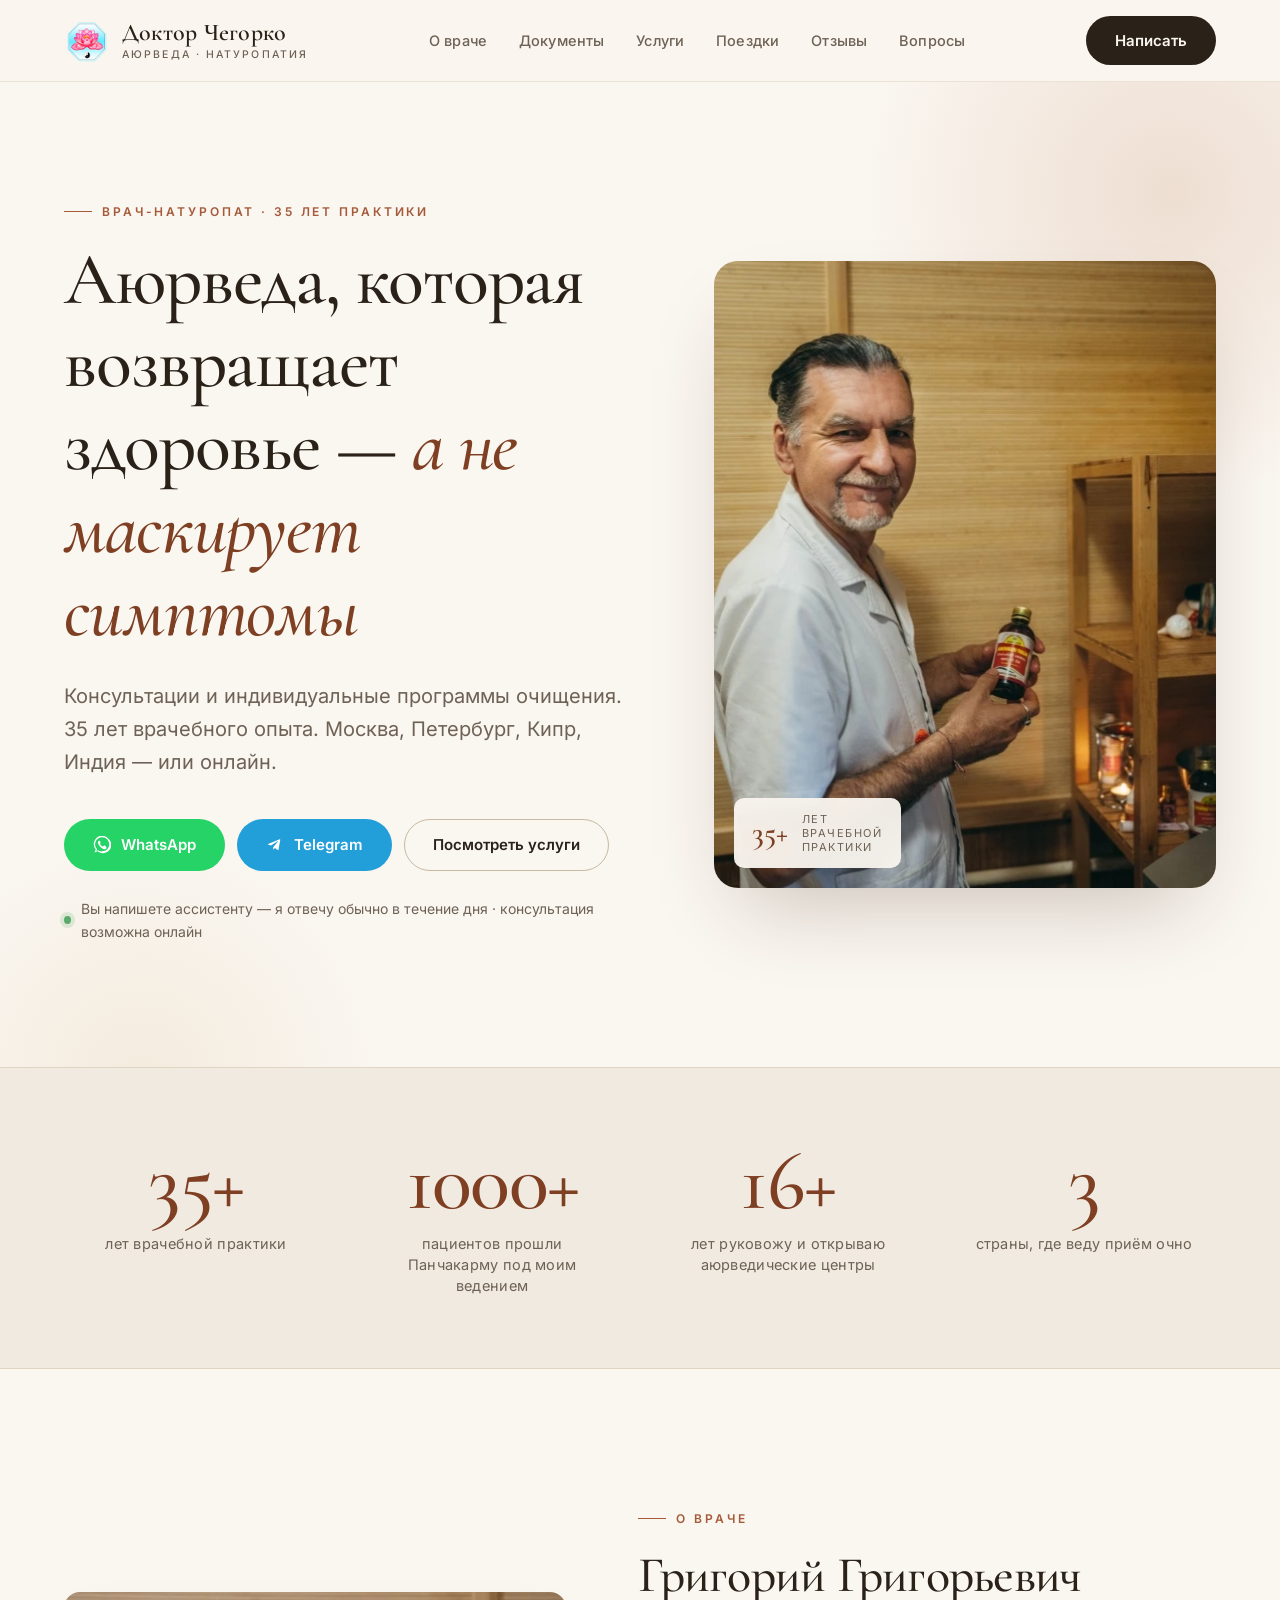
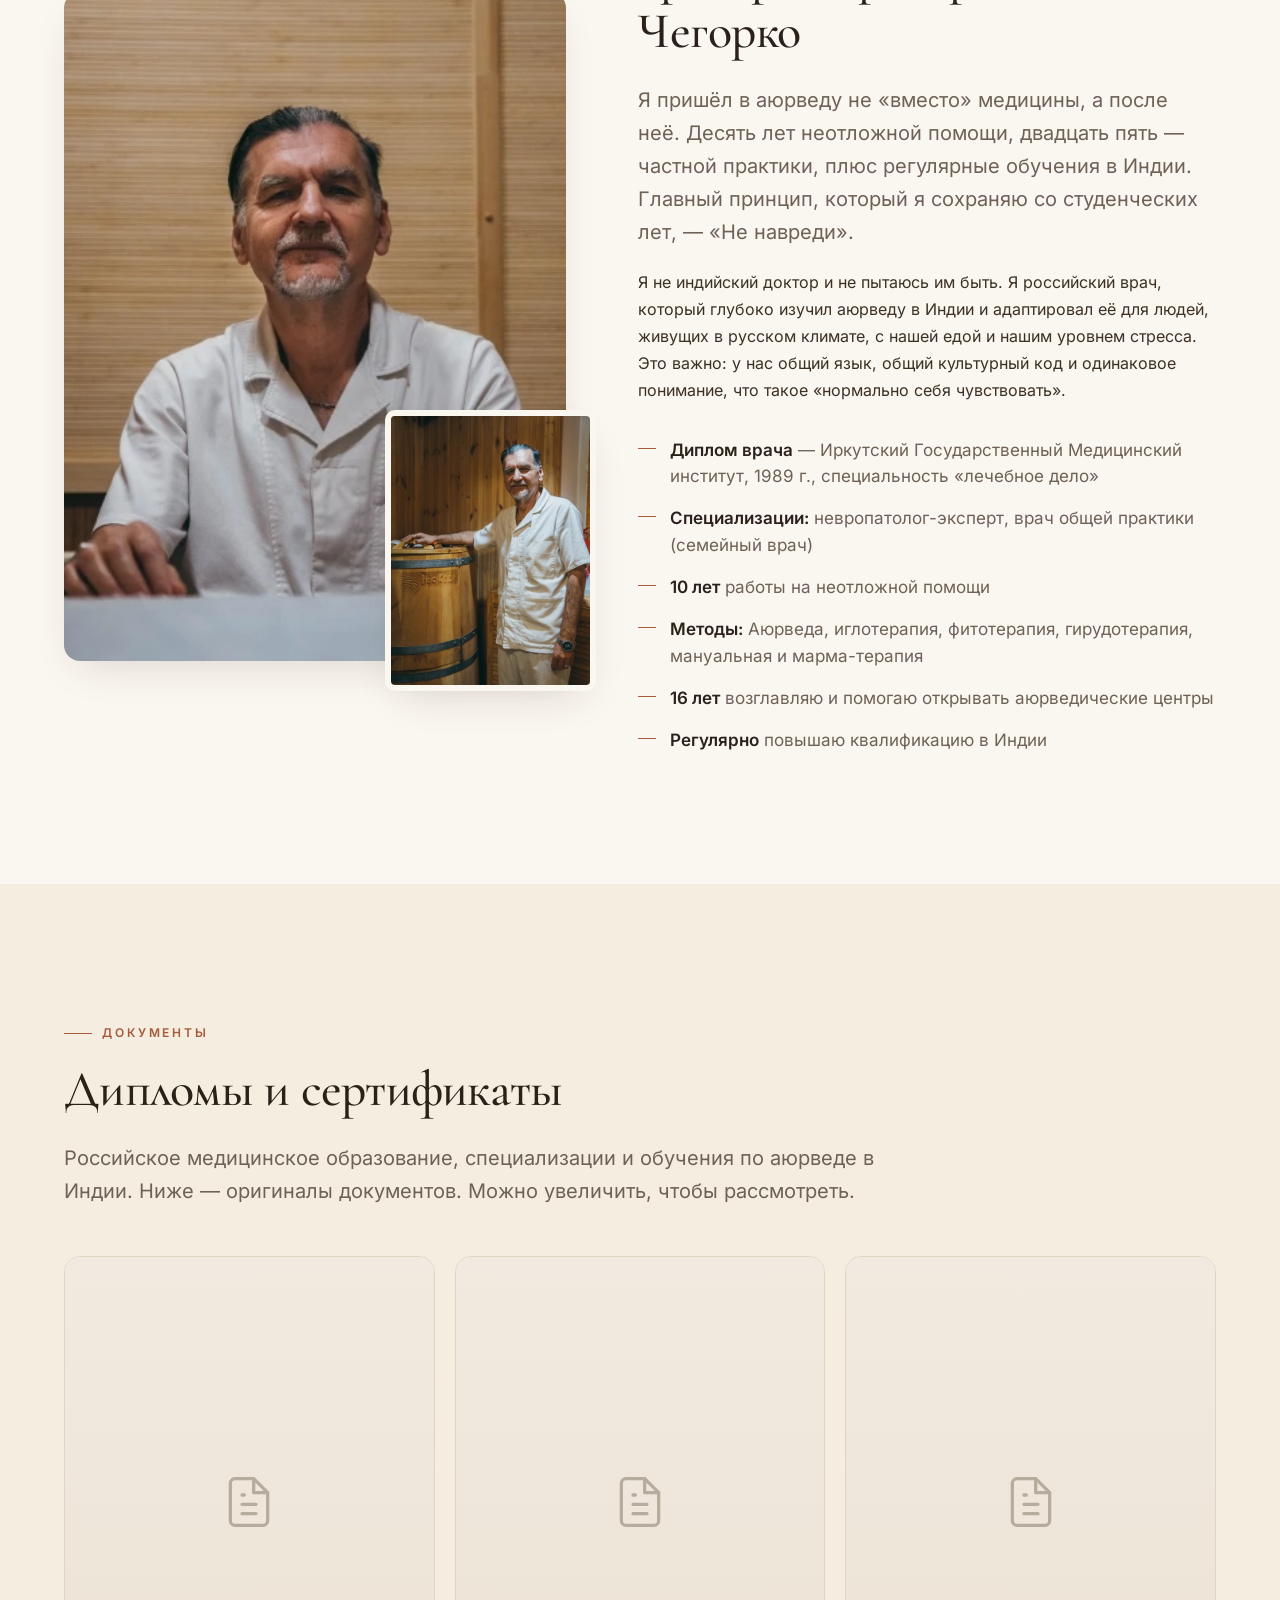
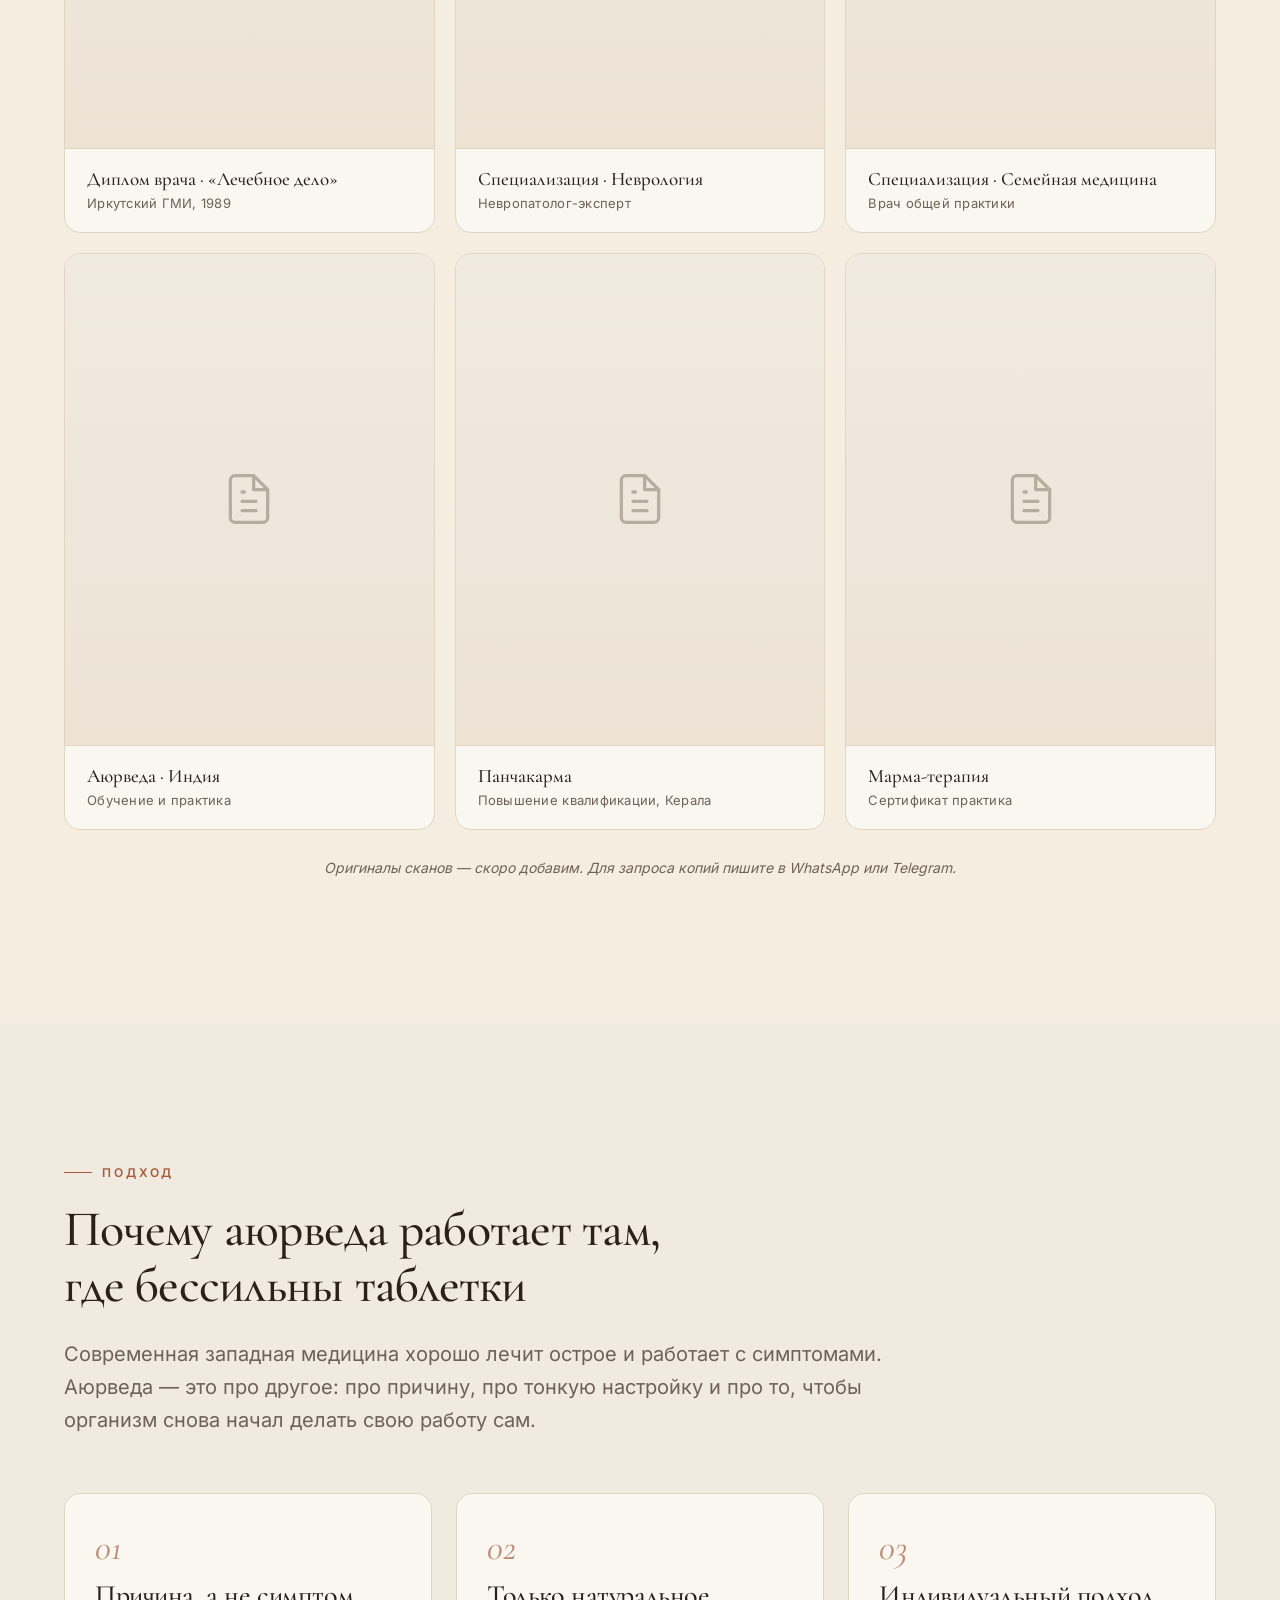
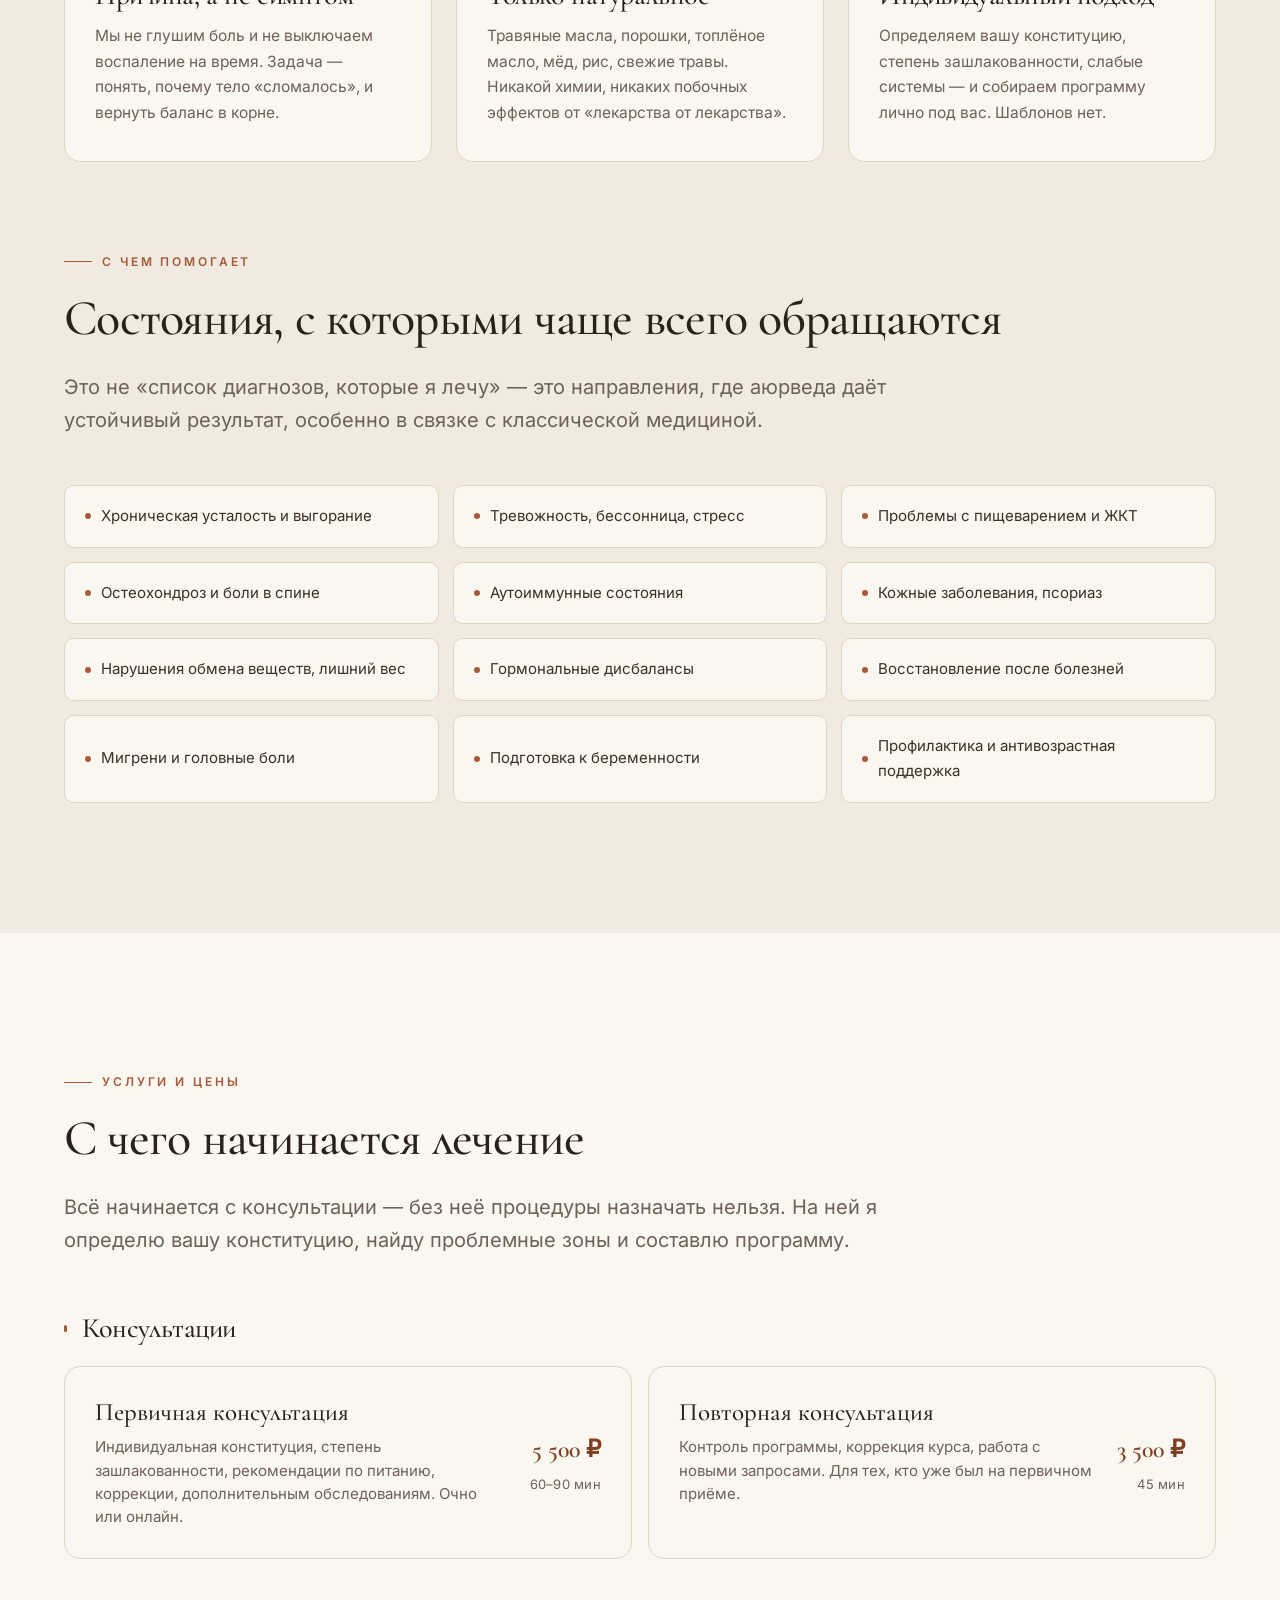
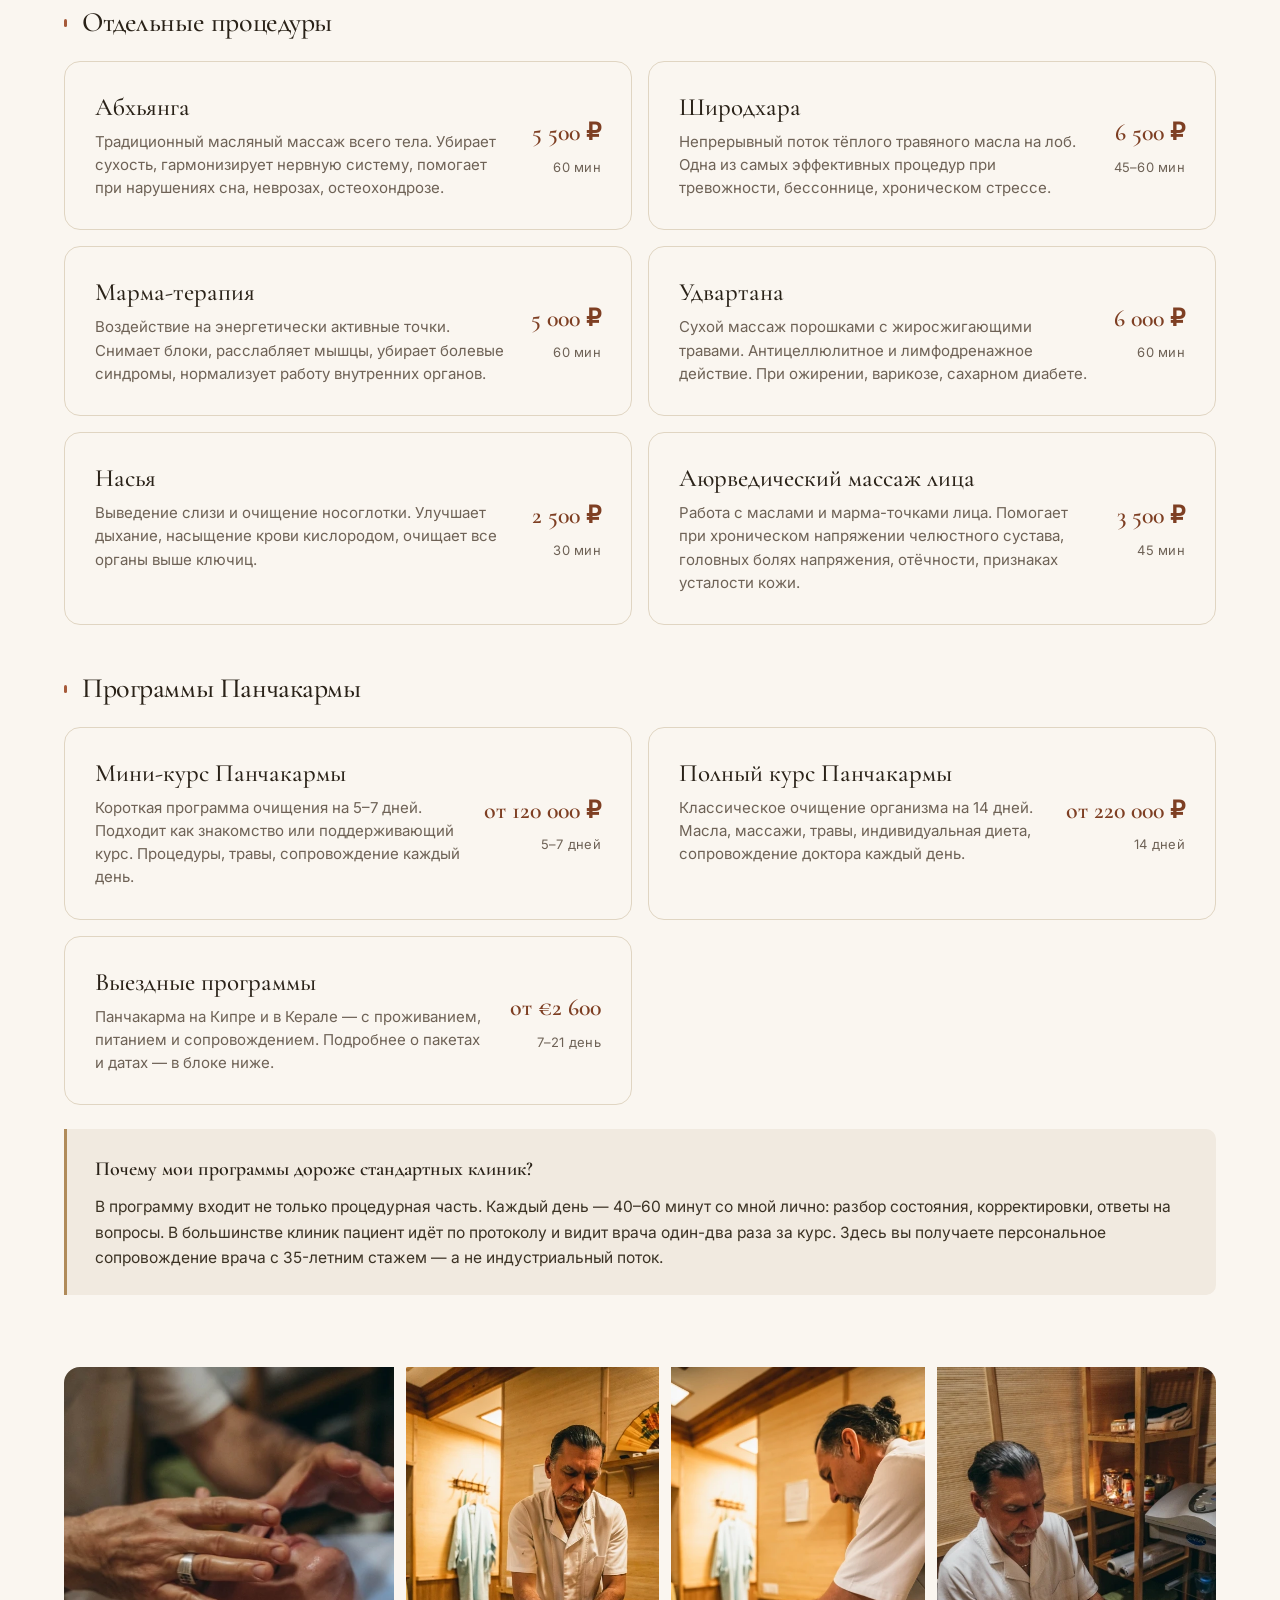
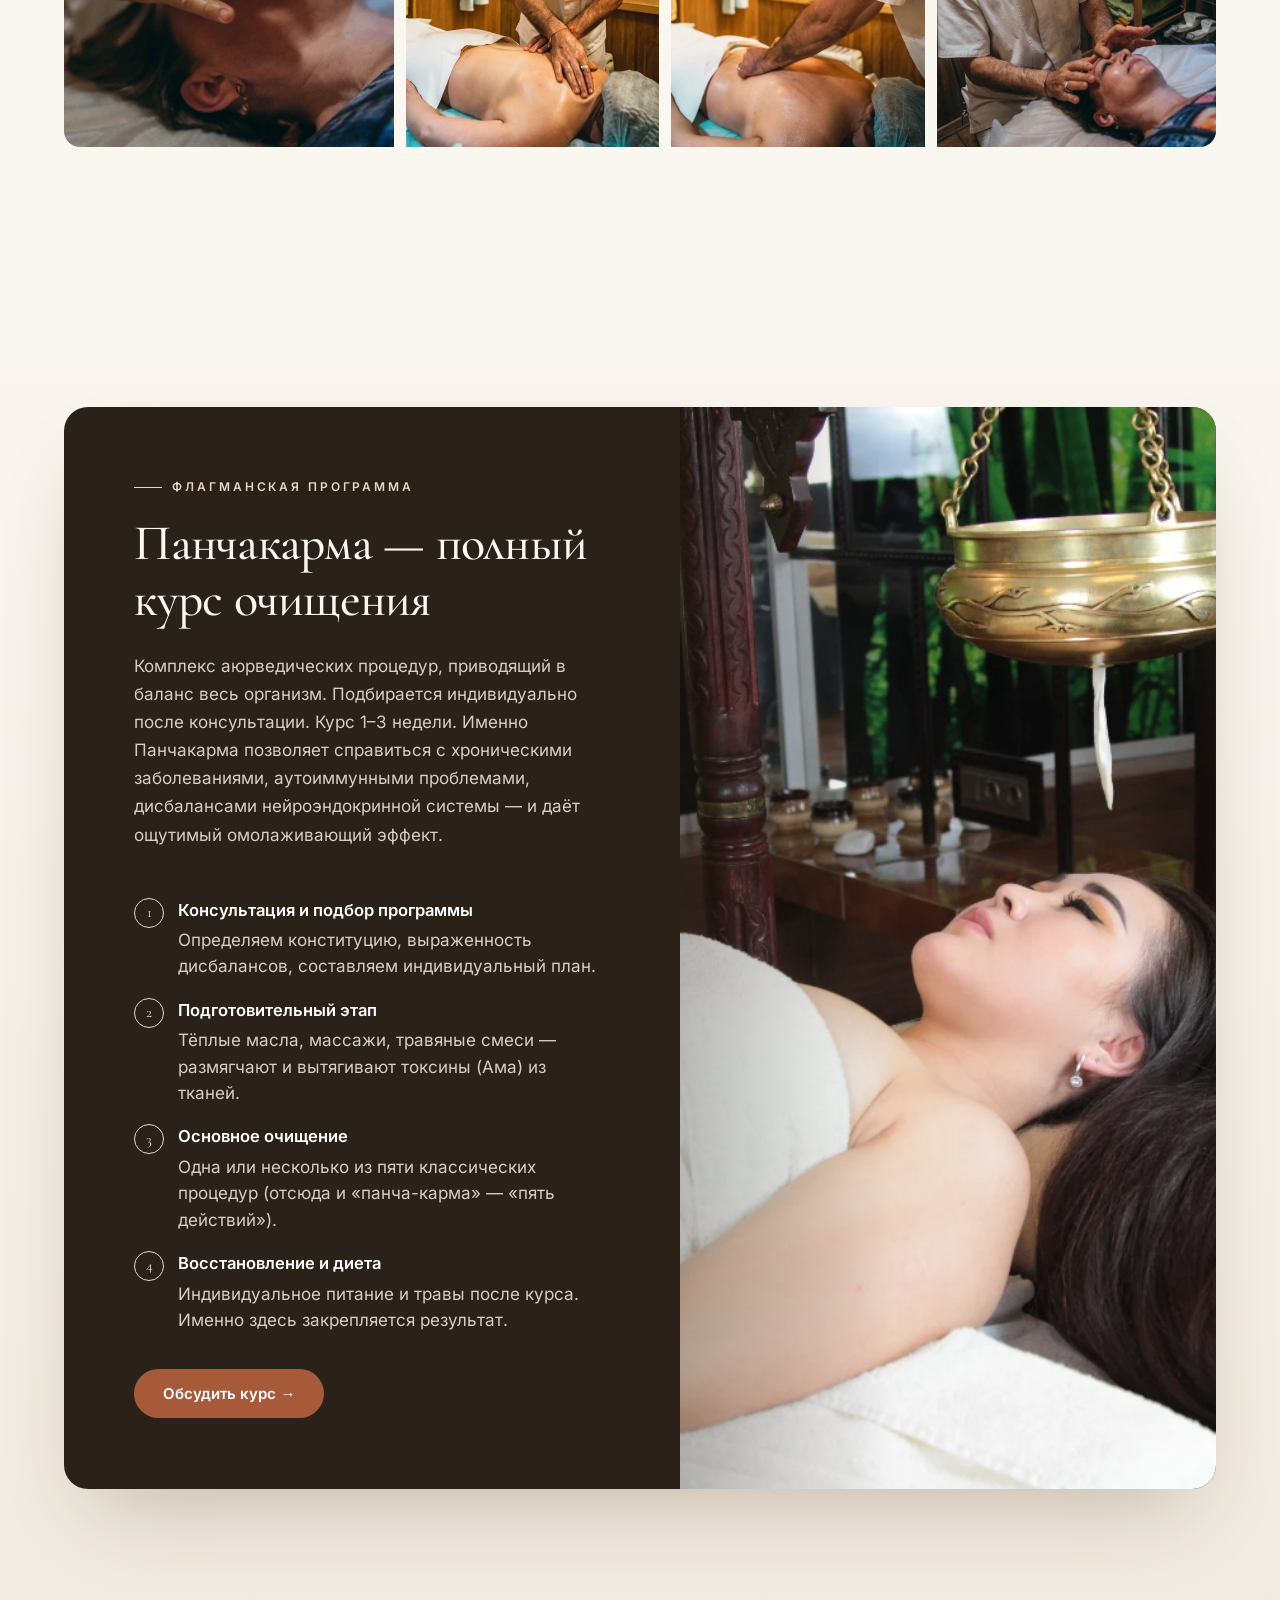
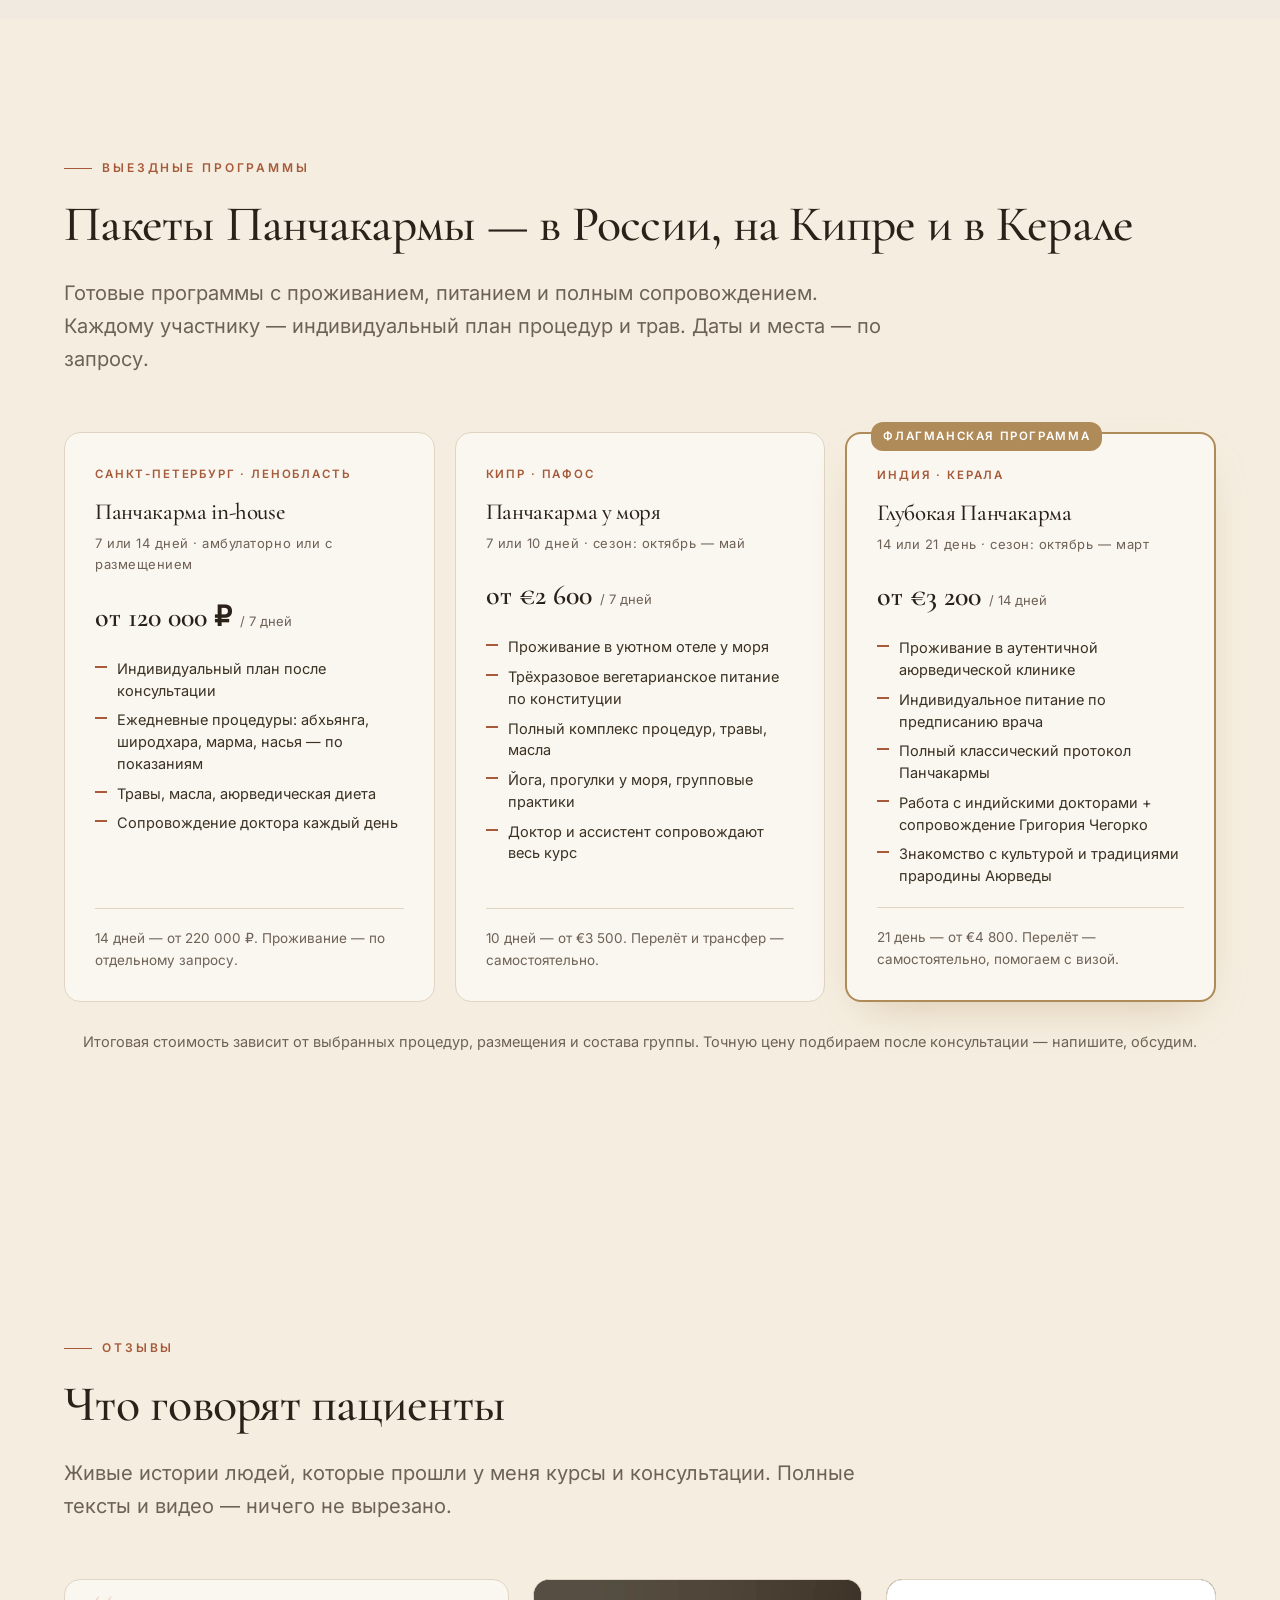
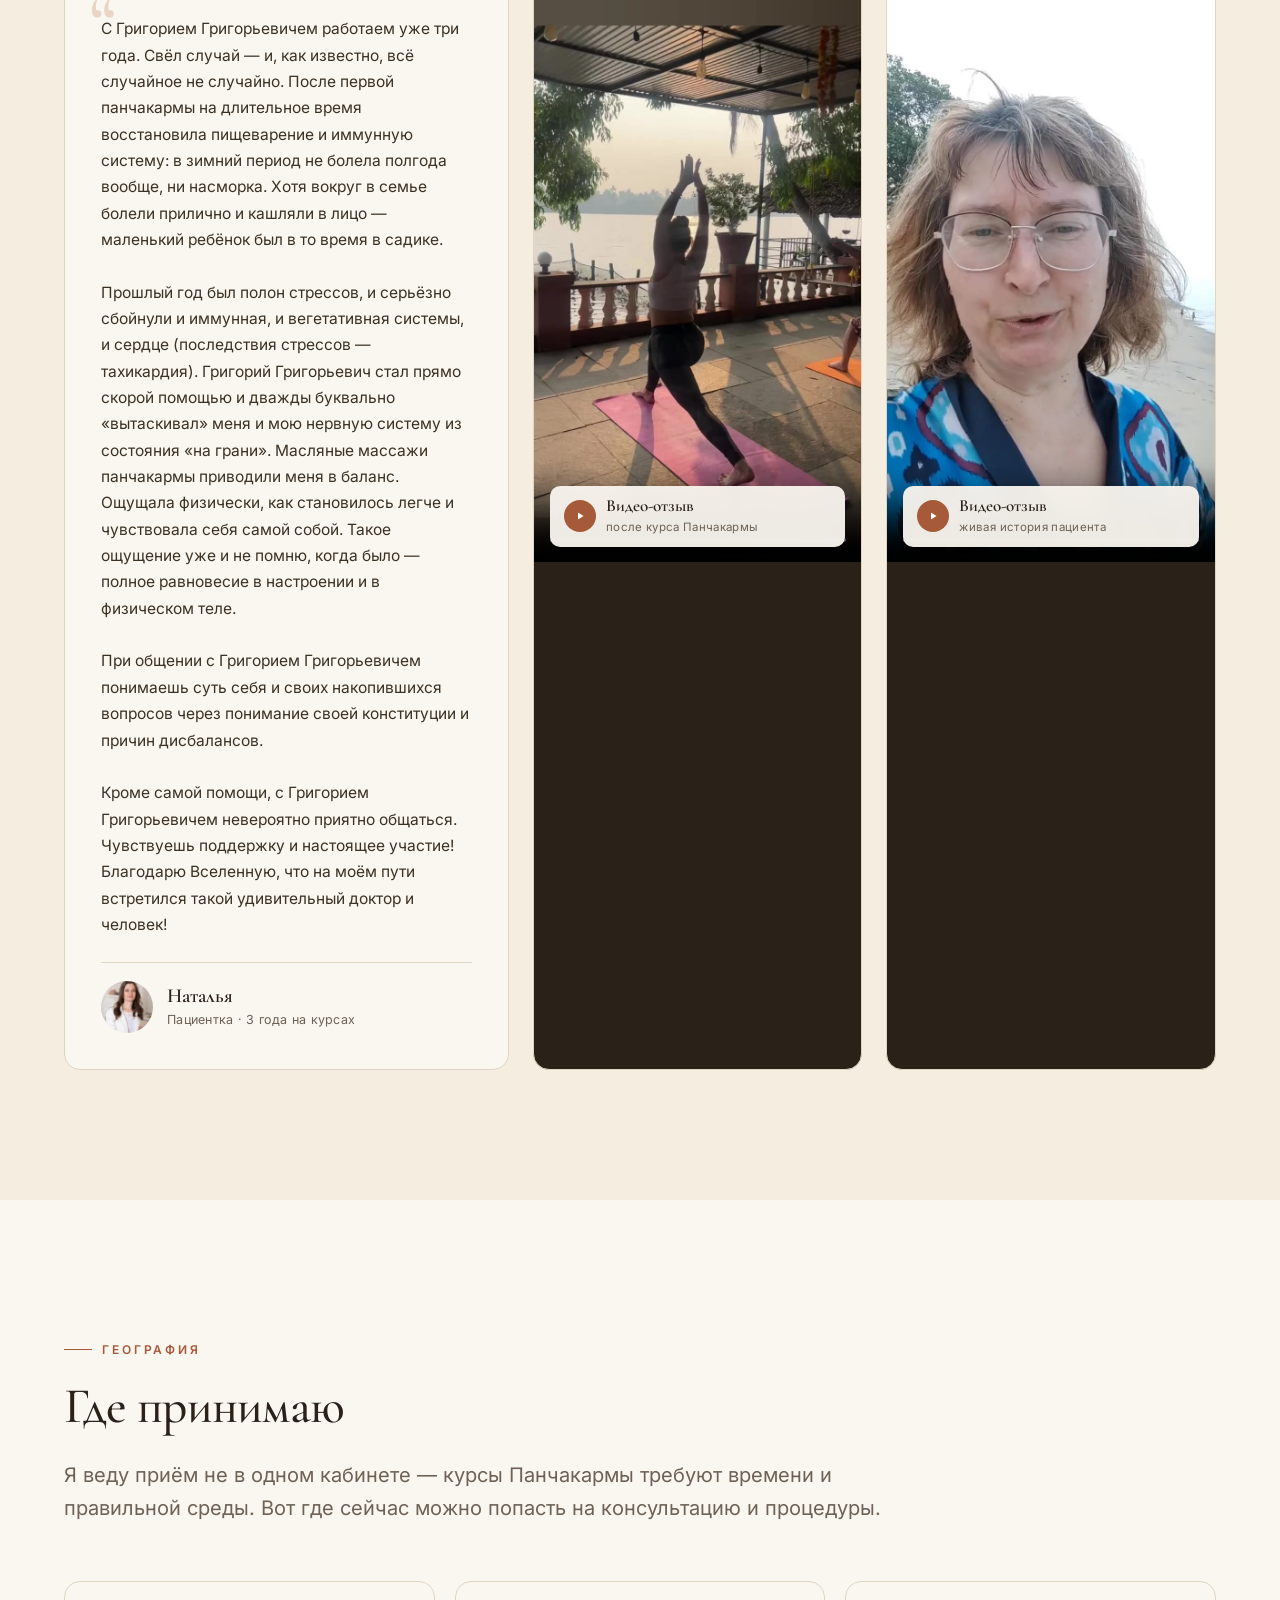
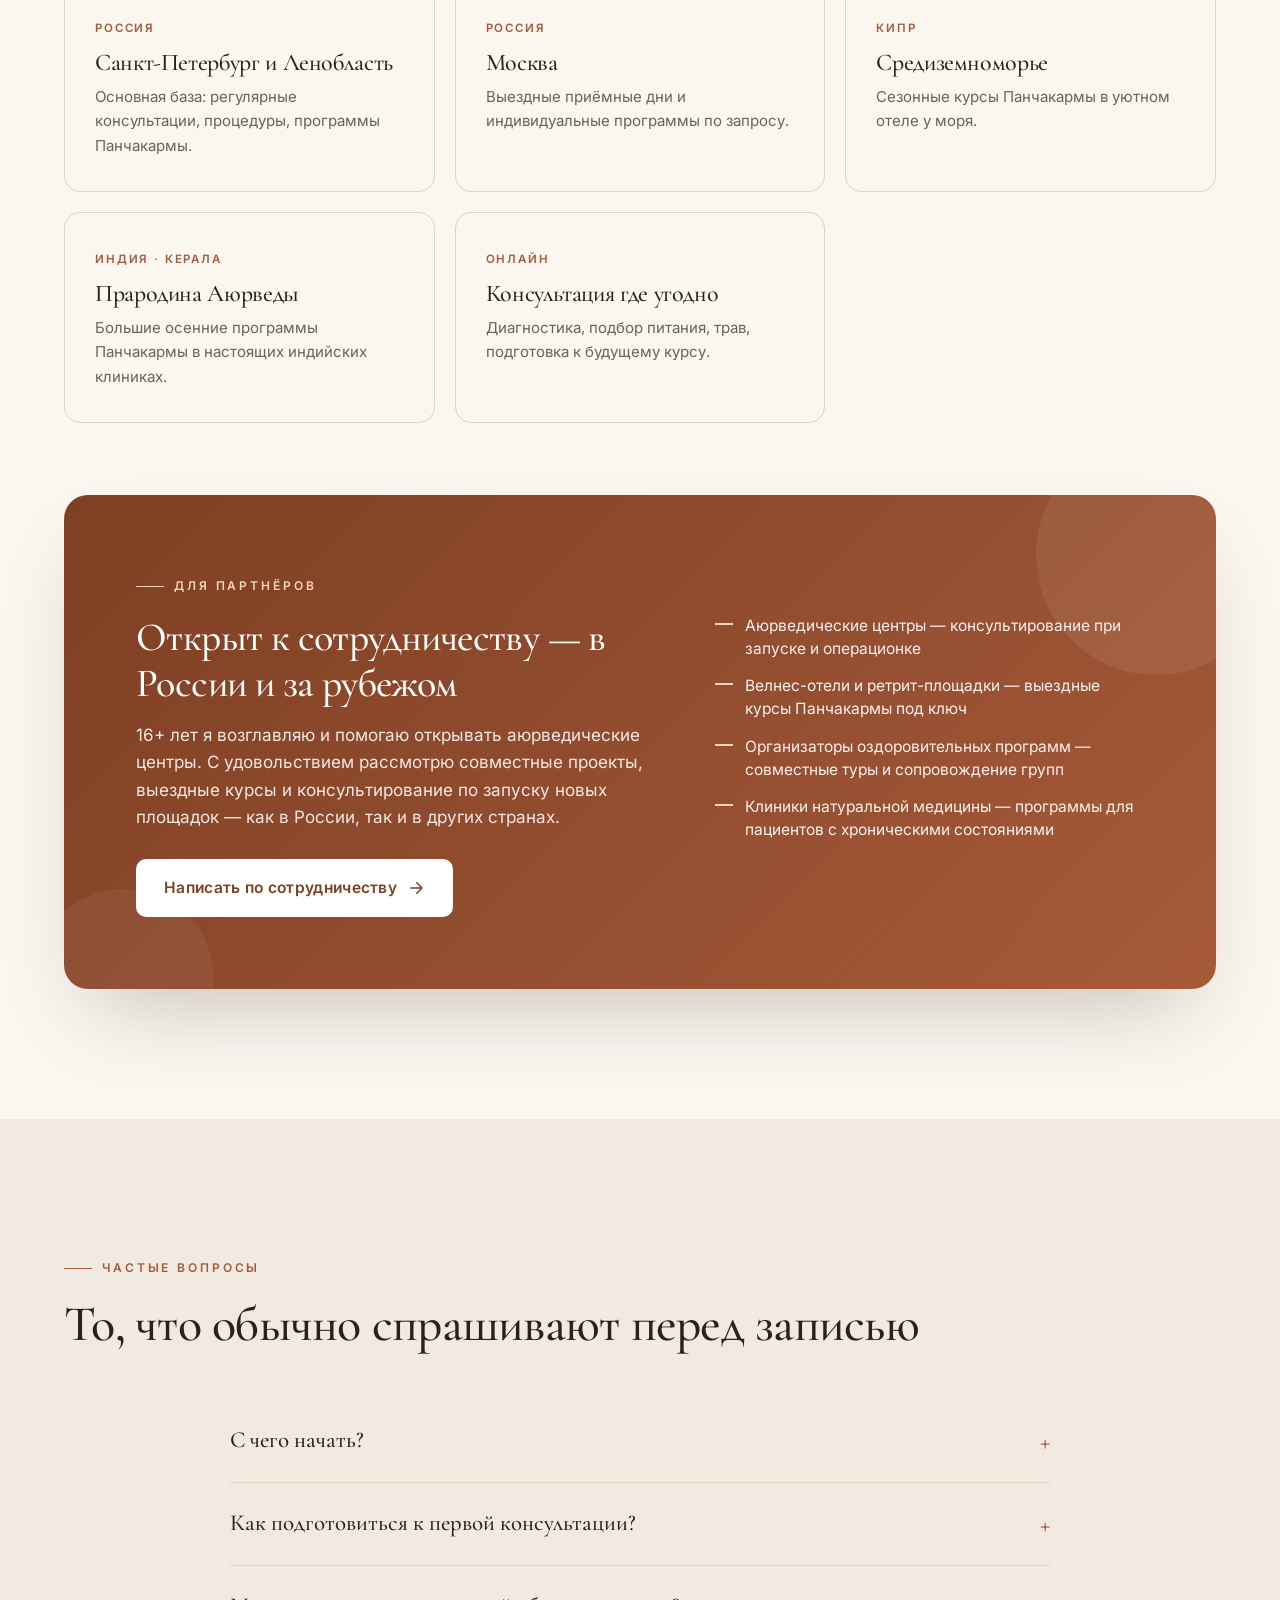
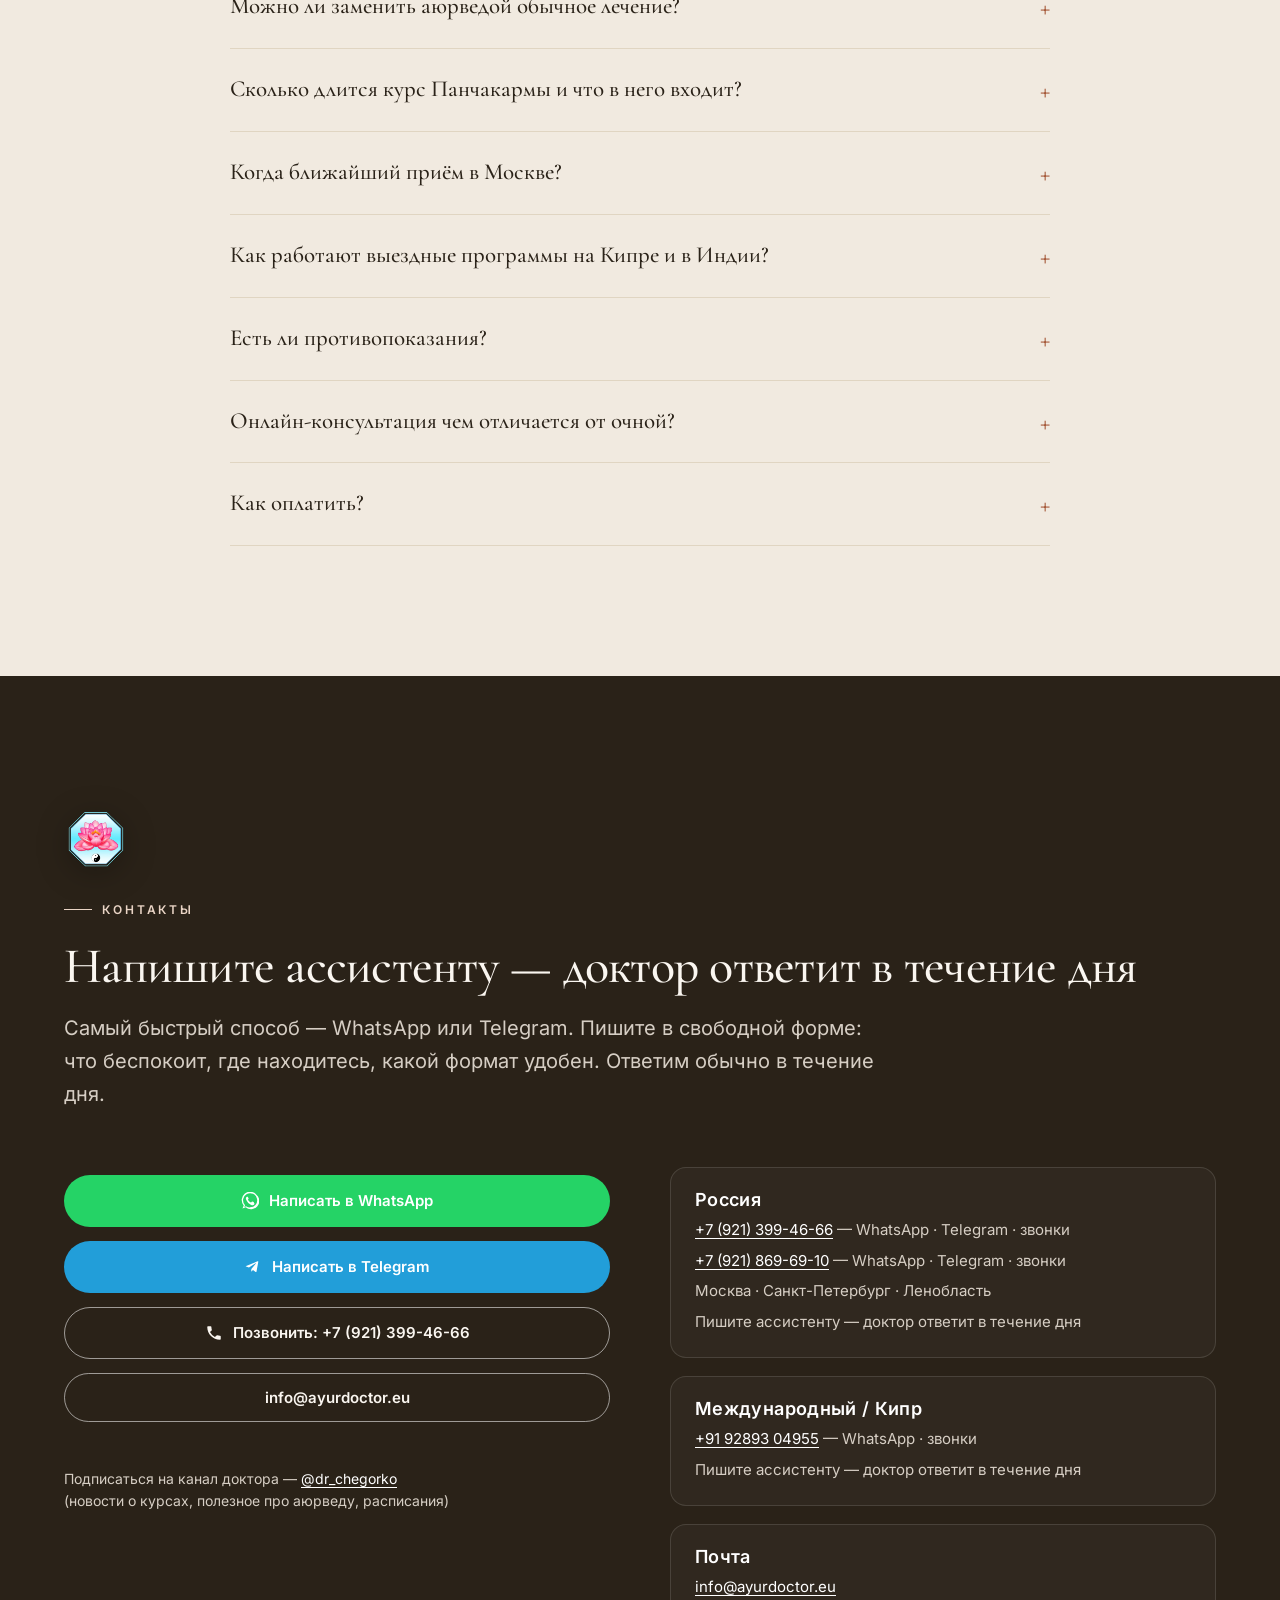
==== commit f806f40e: "Image optimization, CSP, stats" ====
--- a/index.html
+++ b/index.html
@@ -9,9 +9,16 @@
 <meta property="og:title" content="Доктор Григорий Чегорко — аюрведа и натуральная медицина">
 <meta property="og:description" content="Аюрведические консультации и Панчакарма. 35 лет практики. Работаю там, где есть природа и время на настоящее лечение.">
 <meta property="og:type" content="website">
-<meta property="og:image" content="media/doctor-hero.jpg">
+<meta property="og:image" content="media/doctor-hero.webp">
+<link rel="preload" as="image" href="media/doctor-hero.webp">
 <link rel="stylesheet" href="fonts/fonts.css">
-<style>
+<link rel="icon" type="image/png" href="media/favicon-96x96.png" sizes="96x96" />
+<link rel="icon" type="image/svg+xml" href="media/favicon.svg" />
+<link rel="shortcut icon" href="media/favicon.ico" />
+<link rel="apple-touch-icon" sizes="180x180" href="media/apple-touch-icon.png" />
+<meta name="apple-mobile-web-app-title" content="Доктор Чегорко" />
+<link rel="manifest" href="media/site.webmanifest" />
+<style nonce="__CSP_NONCE__">
   :root {
     --bg: #FAF6F0;
     --bg-warm: #F5EEE0;
@@ -311,13 +318,15 @@
   .reveal.in { opacity: 1; transform: none; }
   @media (prefers-reduced-motion: reduce) { .reveal { opacity: 1; transform: none; transition: none; } }
 </style>
+<script defer src="https://analytics.drtchegorko.ru/script.js" data-website-id="510e5fbc-7cd5-4c68-9ae2-cd9603e0a8ac" data-performance="true" nonce="__CSP_NONCE__"></script>
+<script defer src="https://analytics.drtchegorko.ru/recorder.js" data-website-id="510e5fbc-7cd5-4c68-9ae2-cd9603e0a8ac" data-sample-rate="0.15" data-mask-level="strict" data-max-duration="300000" nonce="__CSP_NONCE__"></script>
 </head>
 <body>
 
 <header class="site">
   <div class="nav">
     <a href="#top" class="brand">
-      <img src="media/logo.png" alt="Логотип" class="brand-logo" width="46" height="46">
+      <img src="media/logo.webp" alt="Логотип" class="brand-logo" width="46" height="46">
       <span class="brand-text">
         Доктор Чегорко
         <small>Аюрведа · натуропатия</small>
@@ -361,7 +370,7 @@
         <p class="hero-note">Вы напишете ассистенту — я отвечу обычно в течение дня · консультация возможна онлайн</p>
       </div>
       <div class="hero-photo reveal">
-        <img src="media/doctor-hero.jpg" alt="Доктор Григорий Чегорко">
+        <img src="media/doctor-hero.webp" alt="Доктор Григорий Чегорко">
         <div class="hero-photo-badge">
           <div class="hero-photo-badge-num">35+</div>
           <div class="hero-photo-badge-label">лет<br>врачебной<br>практики</div>
@@ -386,9 +395,9 @@
   <section id="about">
     <div class="container about-grid">
       <div class="about-photo-stack reveal">
-        <img src="media/doctor-table.jpg" alt="Григорий Григорьевич Чегорко">
+        <img src="media/doctor-table.webp" alt="Григорий Григорьевич Чегорко">
         <div class="photo-accent">
-          <img src="media/doctor-herbs.jpg" alt="Доктор Чегорко с аюрведическим маслом">
+          <img src="media/doctor-herbs.webp" alt="Доктор Чегорко с аюрведическим маслом">
         </div>
       </div>
       <div class="reveal">
@@ -574,10 +583,10 @@
       </div>
 
       <div class="procedures-gallery reveal">
-        <div><img src="media/proc-face.jpg" alt="Аюрведический массаж лица" loading="lazy"></div>
-        <div><img src="media/proc-abhyanga.jpg" alt="Абхьянга — масляный массаж" loading="lazy"></div>
-        <div><img src="media/proc-back.jpg" alt="Процедура у доктора" loading="lazy"></div>
-        <div><img src="media/proc-back2.jpg" alt="Марма-терапия" loading="lazy"></div>
+        <div><img src="media/proc-face.webp" alt="Аюрведический массаж лица" loading="lazy"></div>
+        <div><img src="media/proc-abhyanga.webp" alt="Абхьянга — масляный массаж" loading="lazy"></div>
+        <div><img src="media/proc-back.webp" alt="Процедура у доктора" loading="lazy"></div>
+        <div><img src="media/proc-back2.webp" alt="Марма-терапия" loading="lazy"></div>
       </div>
     </div>
   </section>
@@ -604,7 +613,7 @@
           </ol>
           <a href="https://wa.me/79213994666" class="btn panchakarma-cta" target="_blank" rel="noopener" style="background: var(--accent); color: #fff; align-self: flex-start;">Обсудить курс →</a>
         </div>
-        <div class="panchakarma-photo" style="background-image: url('media/proc-shirodhara.jpg');" aria-label="Широдхара — один из этапов Панчакармы"></div>
+        <div class="panchakarma-photo" style="background-image: url('media/proc-shirodhara.webp');" aria-label="Широдхара — один из этапов Панчакармы"></div>
       </div>
     </div>
   </section>
@@ -693,7 +702,7 @@
 
 Кроме самой помощи, с Григорием Григорьевичем невероятно приятно общаться. Чувствуешь поддержку и настоящее участие! Благодарю Вселенную, что на моём пути встретился такой удивительный доктор и человек!</p>
           <div class="review-author">
-            <div class="review-author-photo"><img src="media/natalia.jpg" alt="Наталья"></div>
+            <div class="review-author-photo"><img src="media/natalia.webp" alt="Наталья"></div>
             <div>
               <div class="review-author-name">Наталья</div>
               <div class="review-author-meta">Пациентка · 3 года на курсах</div>
@@ -703,7 +712,7 @@
 
         <article class="review-card review-card--video reveal">
           <div class="review-video-wrap">
-            <video controls playsinline preload="metadata" poster="media/video-otzyv-1-poster.jpg">
+            <video controls playsinline preload="metadata" poster="media/video-otzyv-1-poster.webp">
               <source src="media/video-otzyv-1.mp4" type="video/mp4">
             </video>
             <div class="review-video-label">
@@ -720,7 +729,7 @@
 
         <article class="review-card review-card--video reveal">
           <div class="review-video-wrap">
-            <video controls playsinline preload="metadata" poster="media/video-otzyv-2-poster.jpg">
+            <video controls playsinline preload="metadata" poster="media/video-otzyv-2-poster.webp">
               <source src="media/video-otzyv-2.mp4" type="video/mp4">
             </video>
             <div class="review-video-label">
@@ -809,7 +818,7 @@
   <section id="contact" class="contact">
     <div class="container">
       <div class="reveal" style="display:flex; align-items:center; gap:20px; flex-wrap:wrap; margin-bottom: 18px;">
-        <img src="media/logo.png" alt="" width="64" height="64" style="filter: drop-shadow(0 6px 16px rgba(0,0,0,.3));">
+        <img src="media/logo.webp" alt="" width="64" height="64" style="filter: drop-shadow(0 6px 16px rgba(0,0,0,.3));">
         <div>
           <span class="eyebrow">Контакты</span>
           <h2 style="margin:0;">Напишите ассистенту — доктор ответит в течение дня</h2>
@@ -872,7 +881,7 @@
 <footer class="site">
   <div class="container">
     <div class="footer-brand">
-      <img src="media/logo.png" alt="" width="40" height="40" style="opacity:.85">
+      <img src="media/logo.webp" alt="" width="40" height="40" style="opacity:.85">
       <span>© Доктор Чегорко · Аюрведа и натуральная медицина</span>
     </div>
     <div class="disclaimer">
@@ -887,7 +896,7 @@
   <a href="tel:+79213994666" class="btn btn-primary" aria-label="Позвонить">Позвонить</a>
 </div>
 
-<script>
+<script nonce="__CSP_NONCE__">
   // Reveal on scroll
   (function () {
     if (!('IntersectionObserver' in window)) {
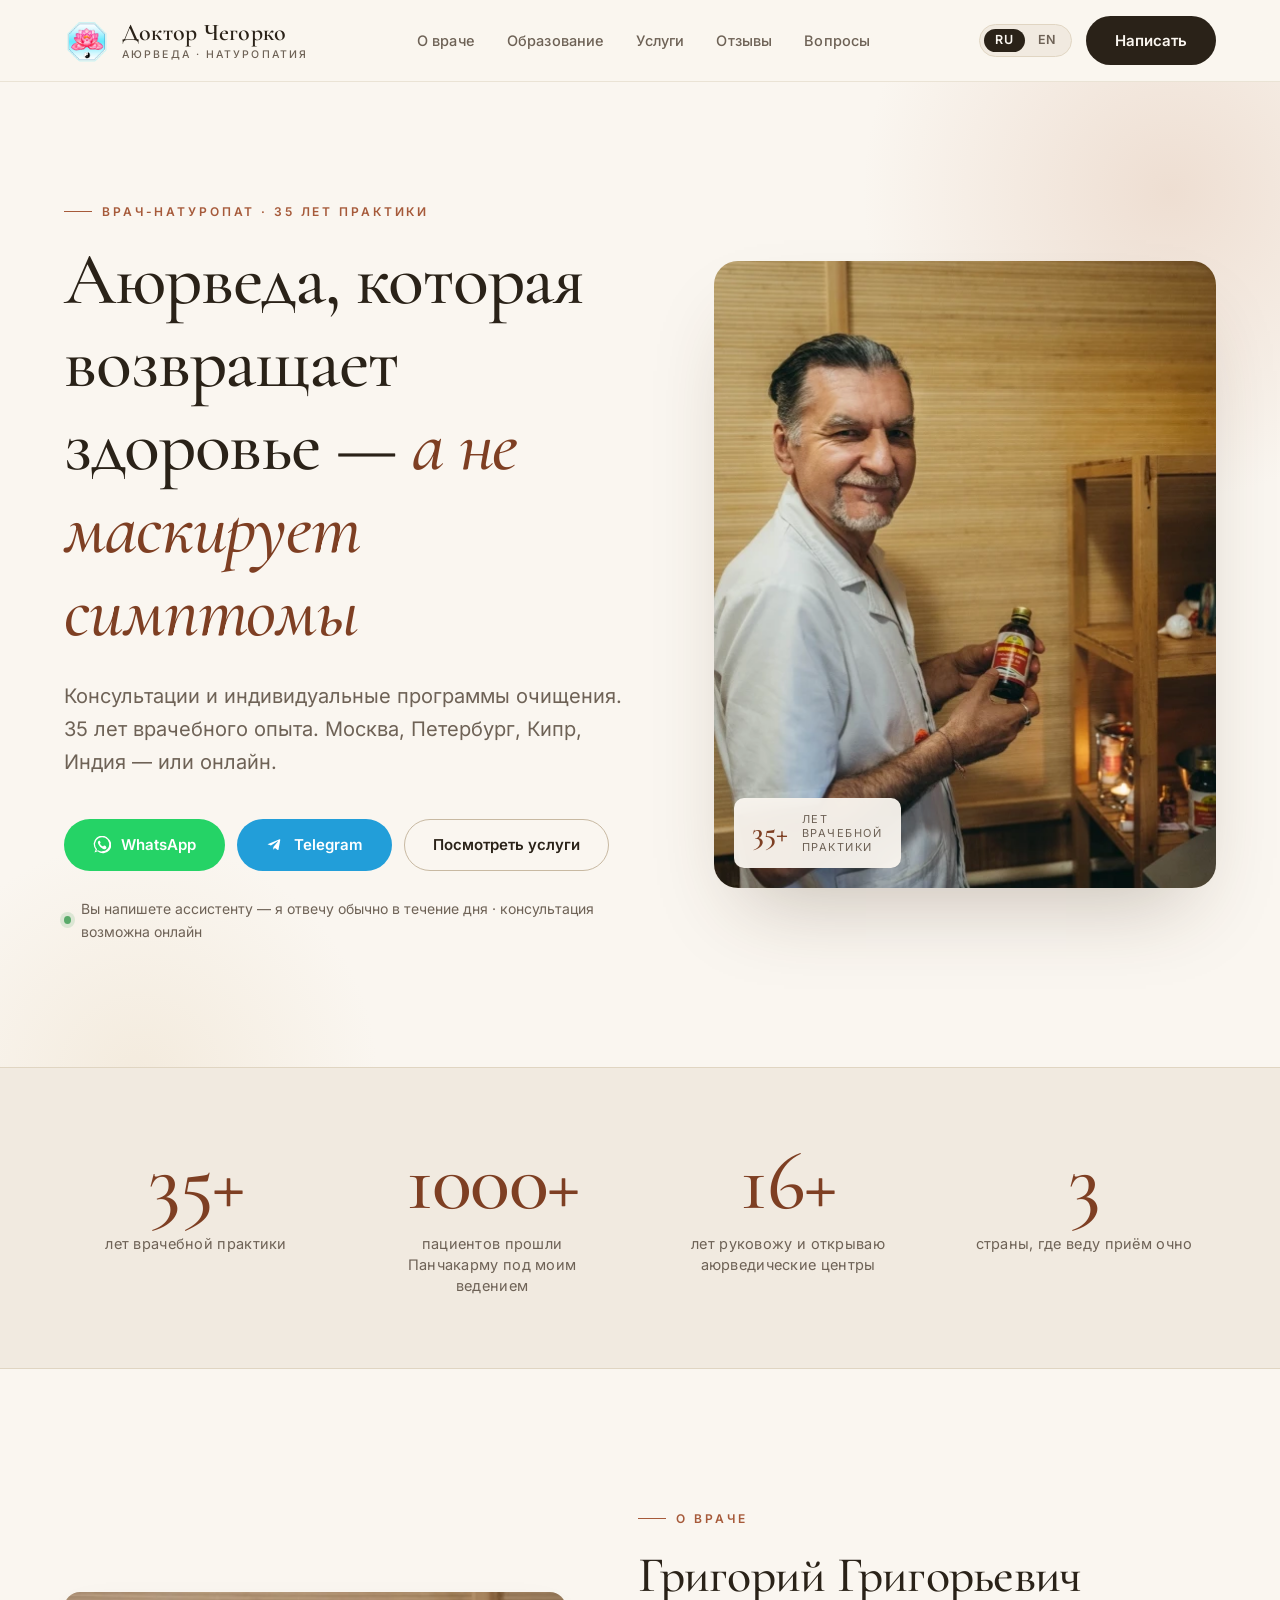
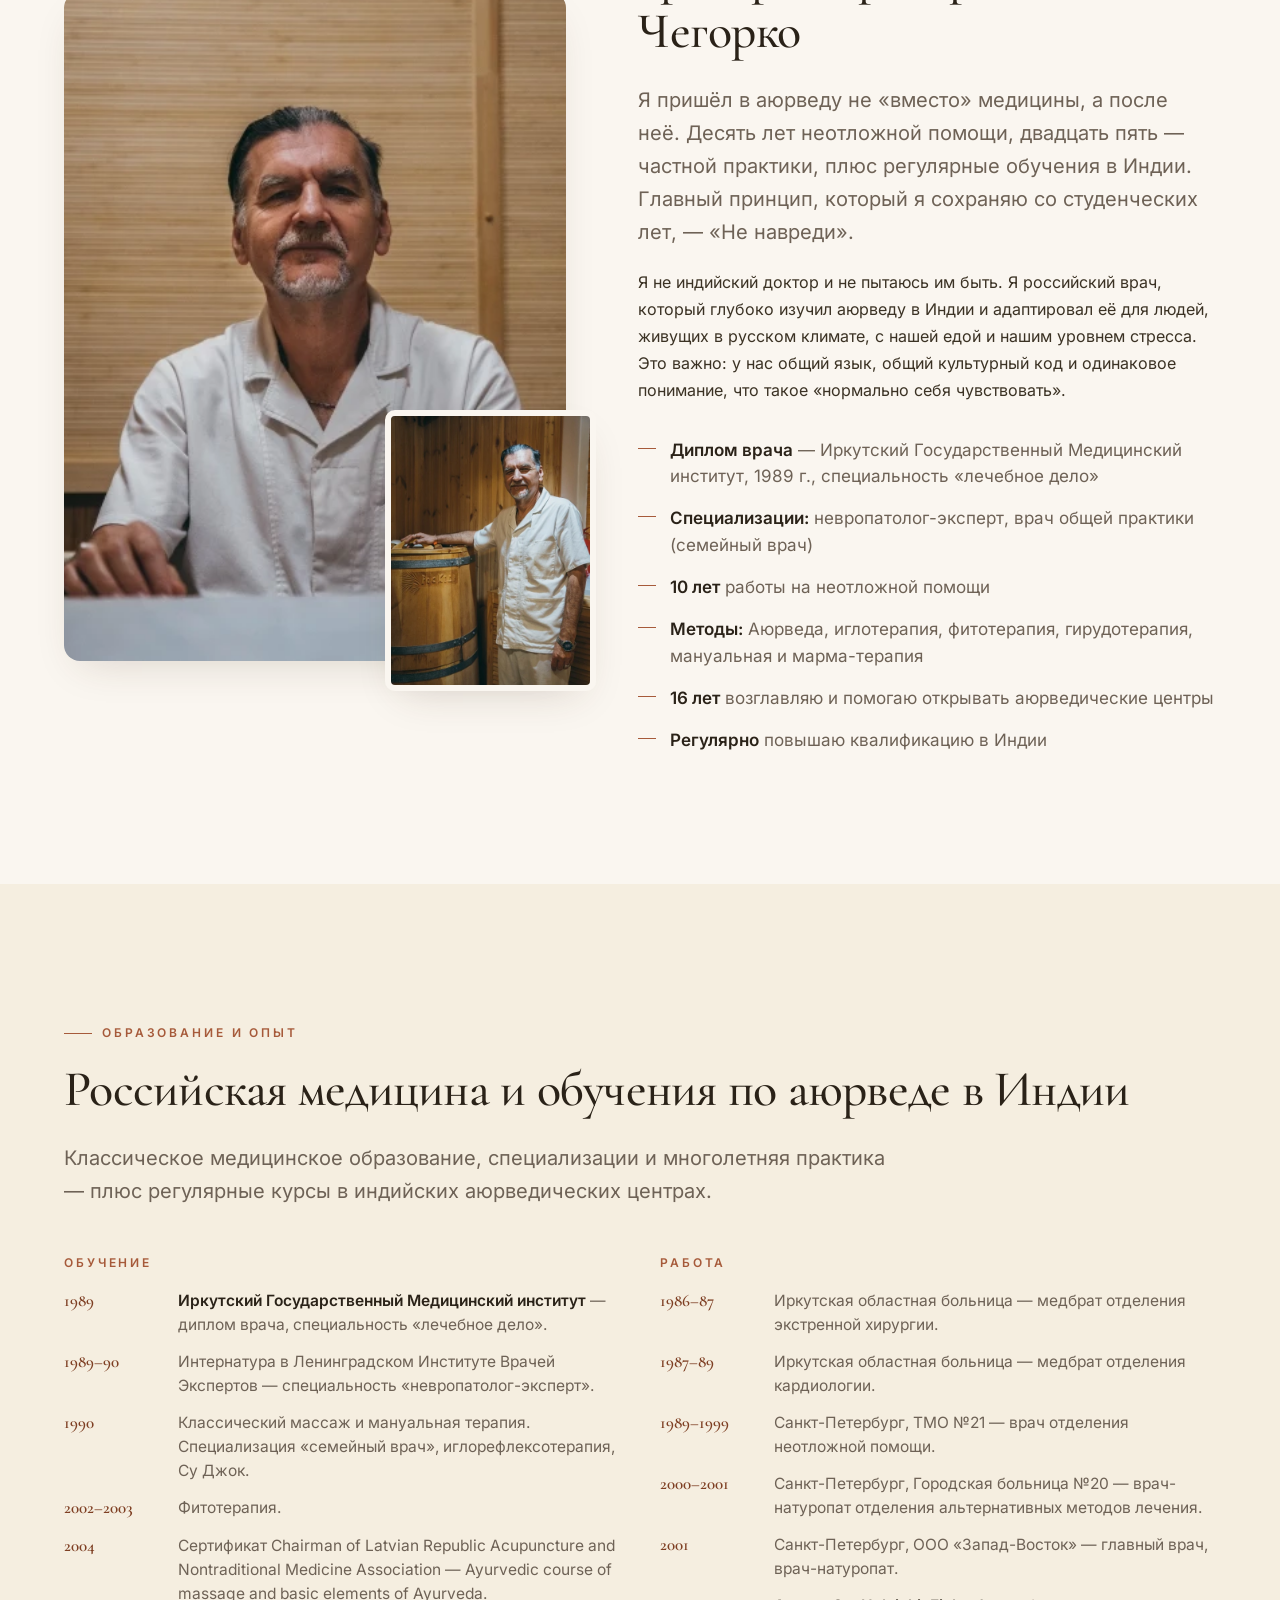
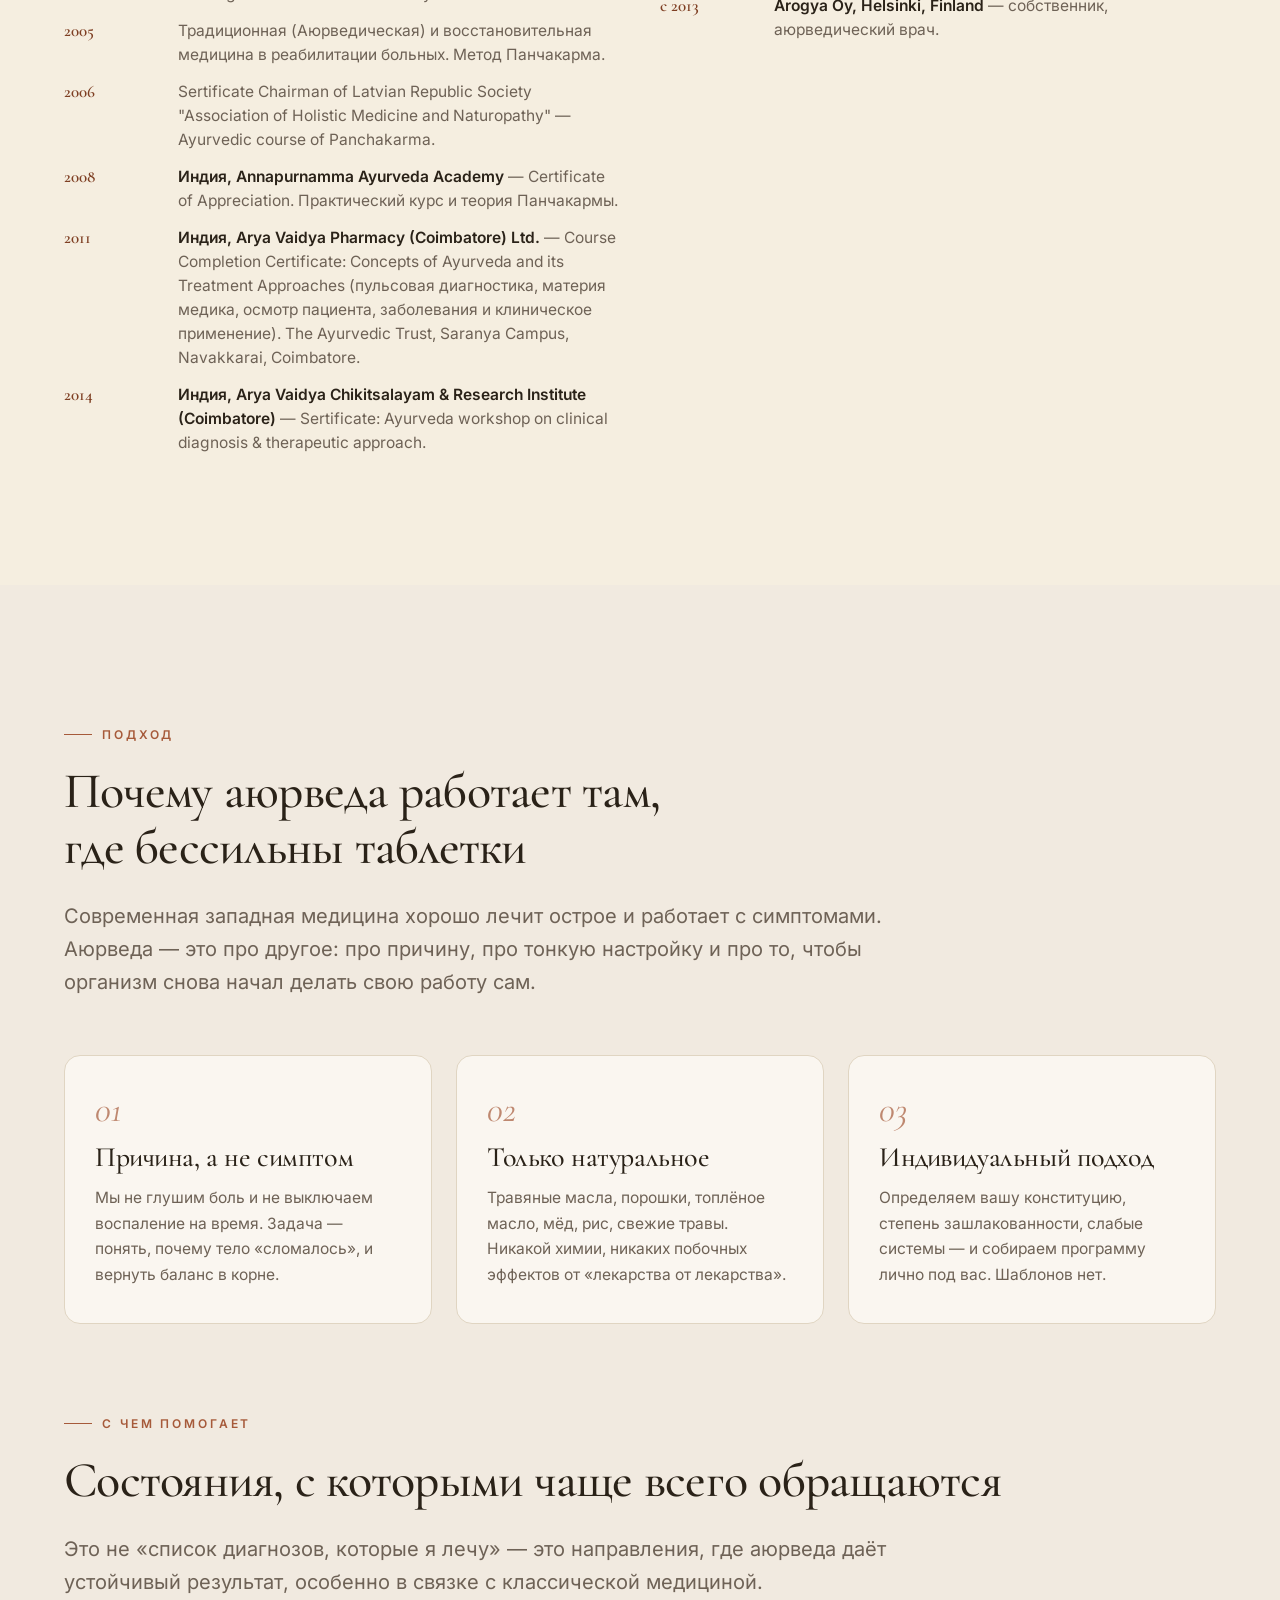
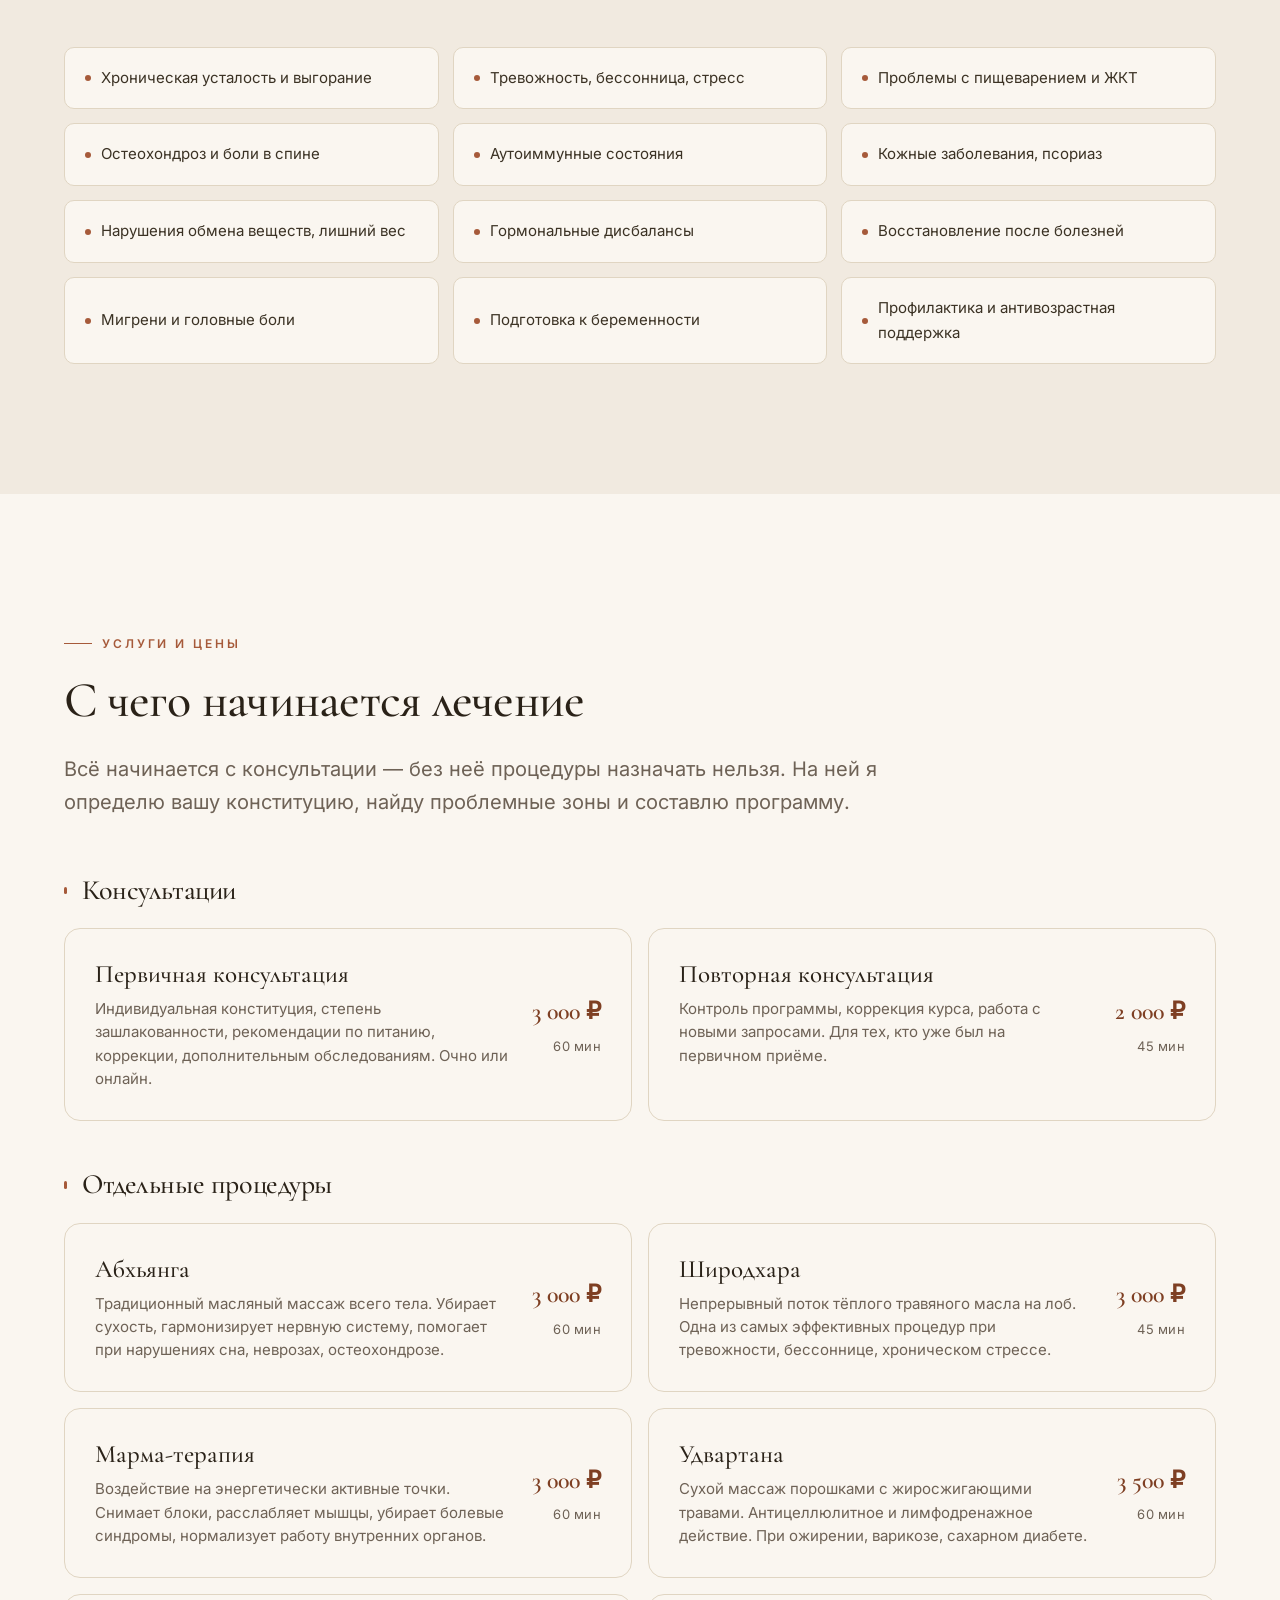
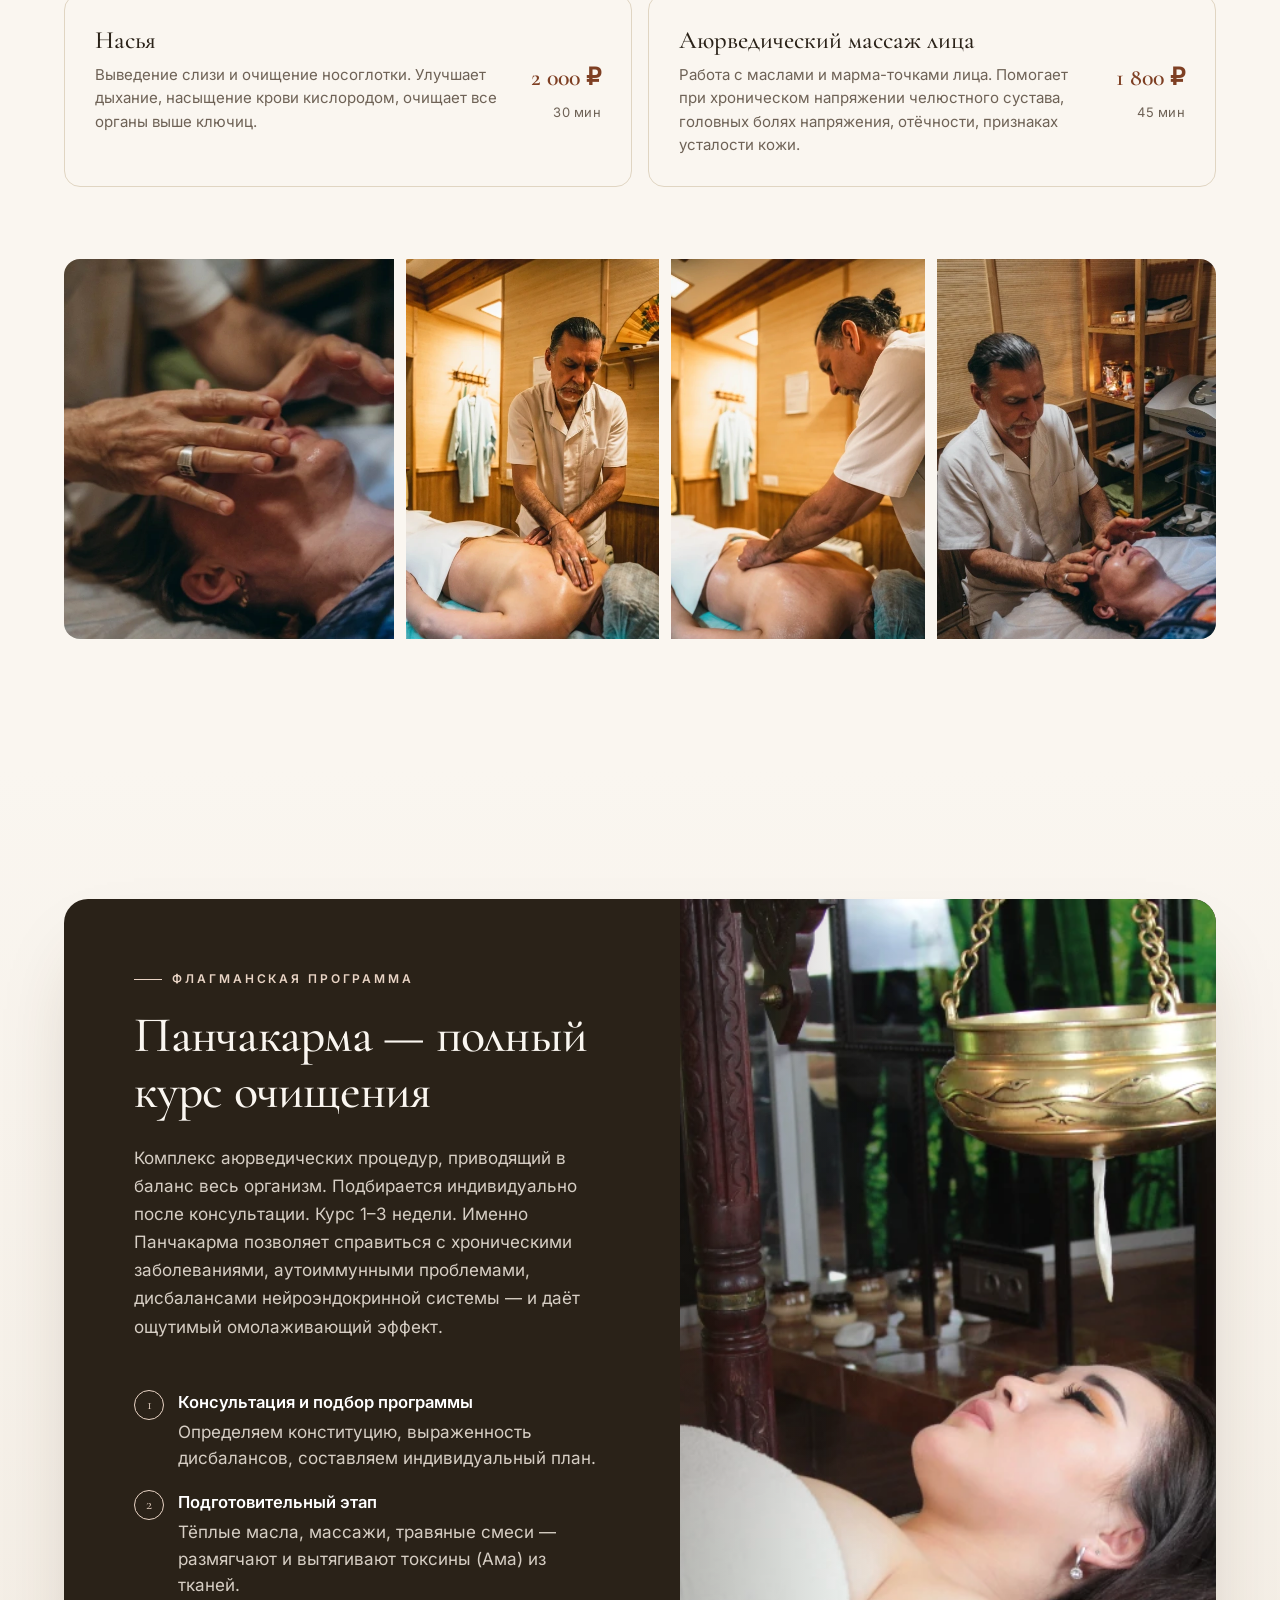
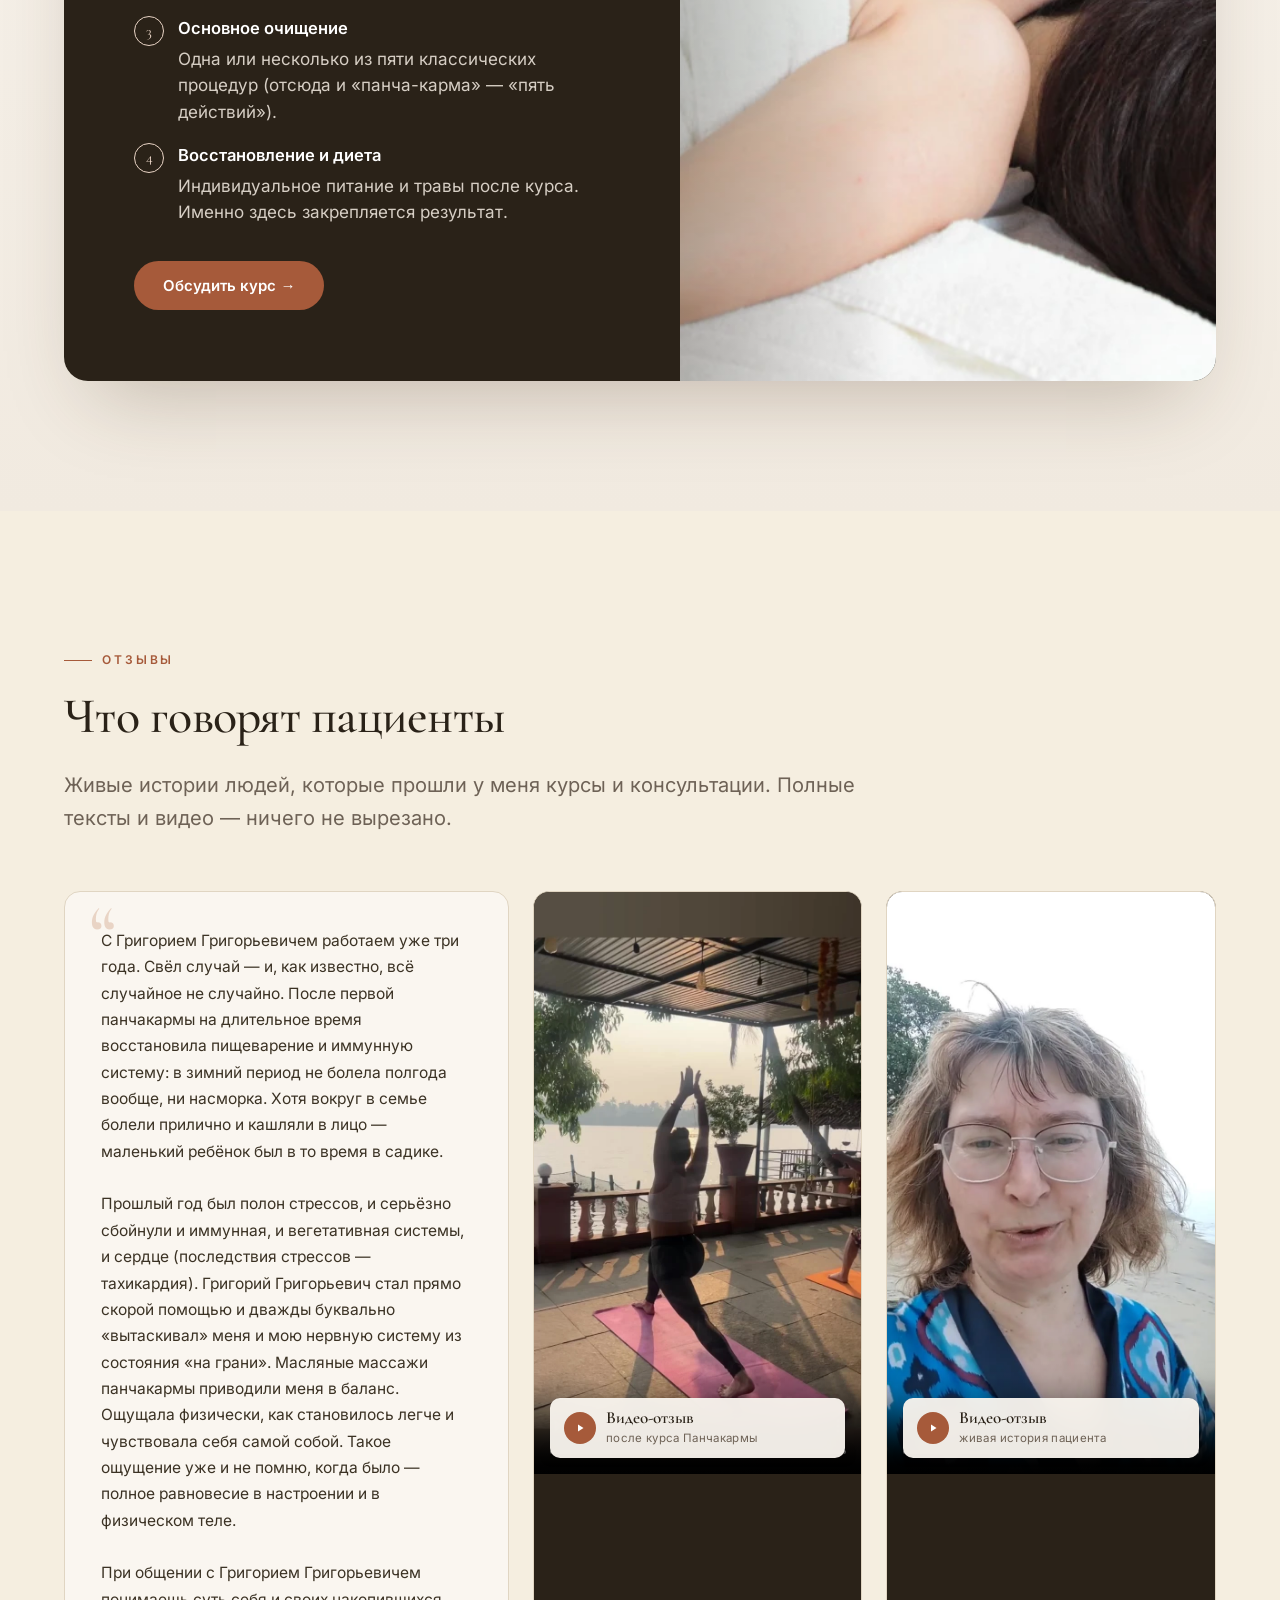
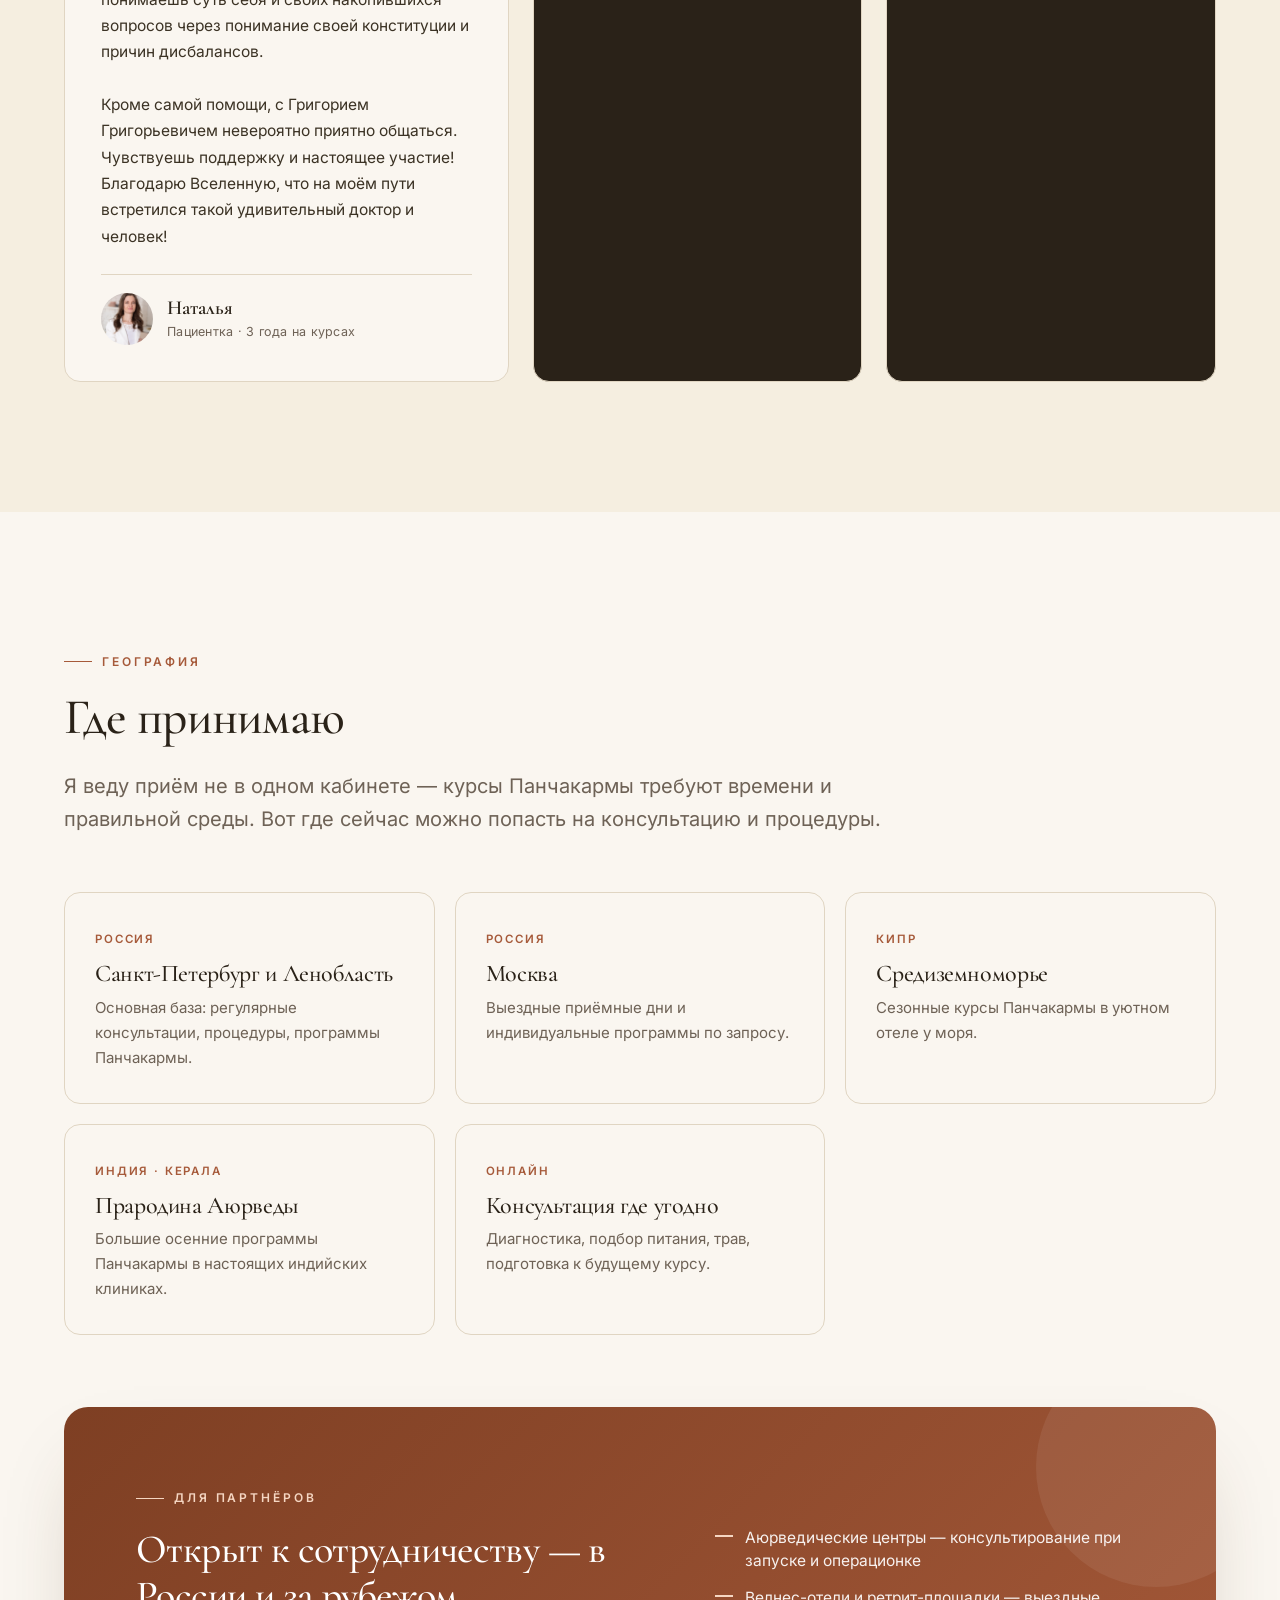
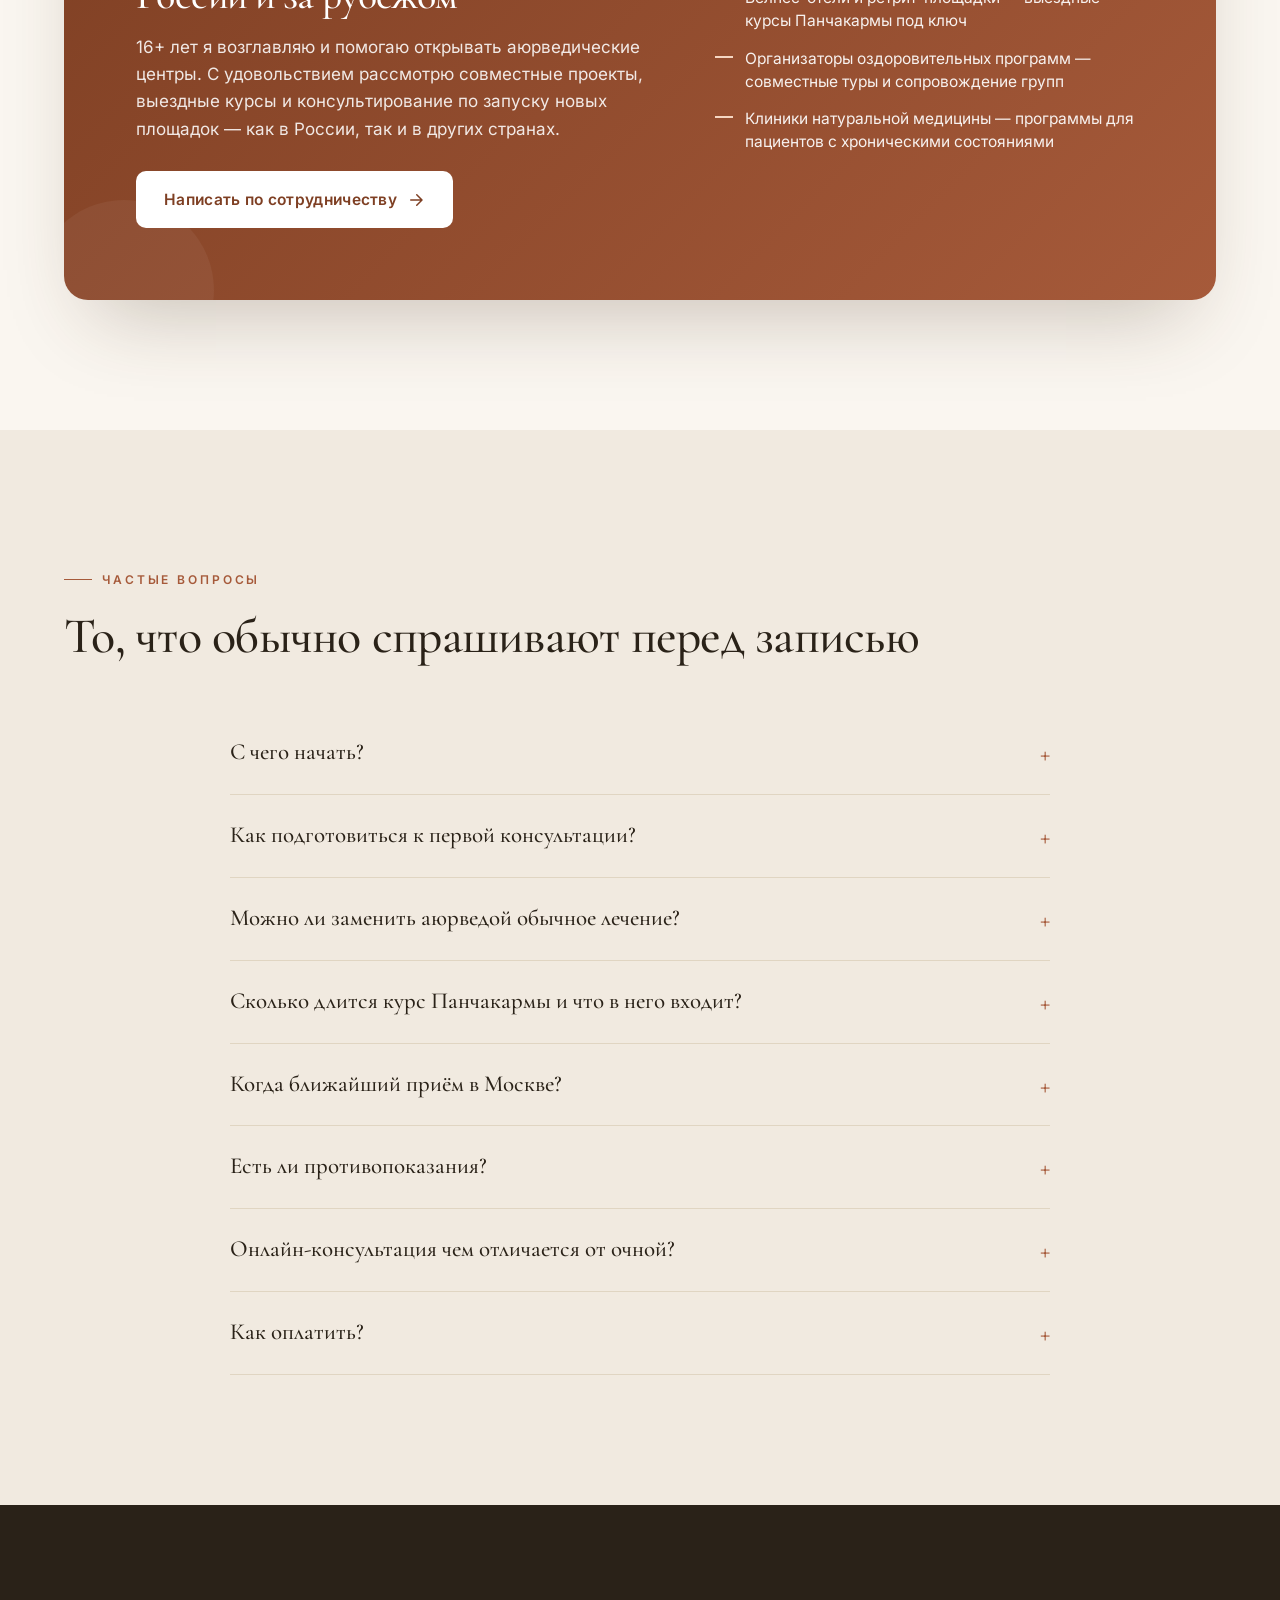
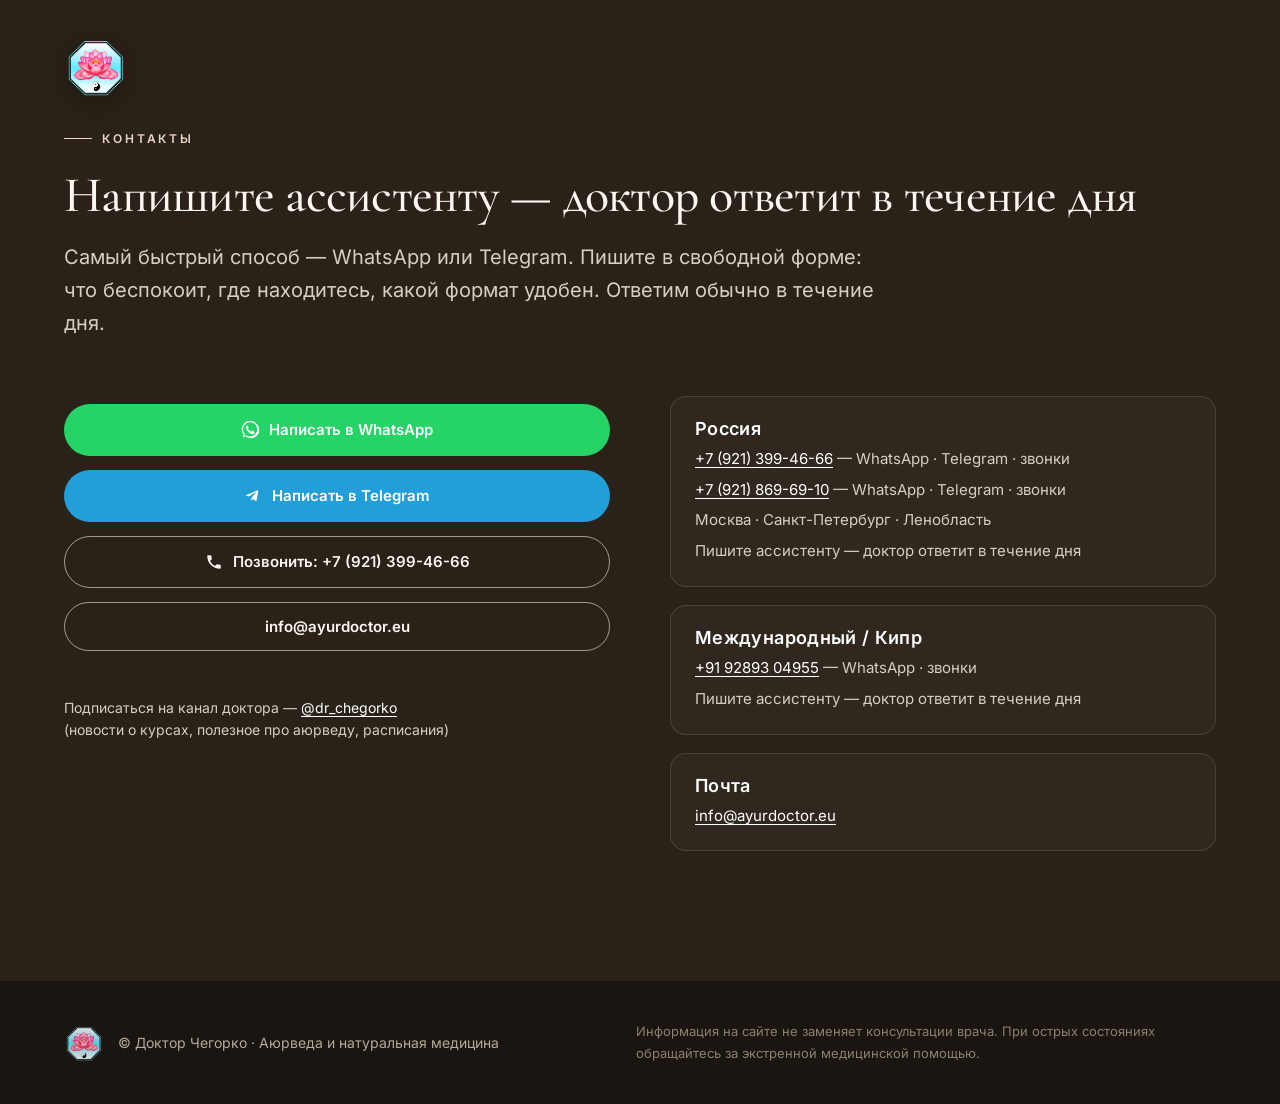
==== commit f0aca493: "Обновление index.html" ====
--- a/index.html
+++ b/index.html
@@ -10,6 +10,9 @@
 <meta property="og:description" content="Аюрведические консультации и Панчакарма. 35 лет практики. Работаю там, где есть природа и время на настоящее лечение.">
 <meta property="og:type" content="website">
 <meta property="og:image" content="media/doctor-hero.webp">
+<link rel="alternate" hreflang="ru" href="index.html">
+<link rel="alternate" hreflang="en" href="en/index.html">
+<link rel="alternate" hreflang="x-default" href="index.html">
 <link rel="preload" as="image" href="media/doctor-hero.webp">
 <link rel="stylesheet" href="fonts/fonts.css">
 <link rel="icon" type="image/png" href="media/favicon-96x96.png" sizes="96x96" />
@@ -198,6 +201,16 @@
   @media (max-width: 880px) { .certs-grid { grid-template-columns: repeat(2, 1fr); } }
   @media (max-width: 560px) { .certs-grid { grid-template-columns: 1fr 1fr; gap: 14px; } .cert-card figcaption { padding: 14px 16px 16px; font-size: 16.5px; } }
 
+  /* Education / Work timeline */
+  .bio-blocks { margin-top: 48px; display: grid; grid-template-columns: 1fr 1fr; gap: 40px; }
+  .bio-block-title { font-family: "Inter", sans-serif; font-size: 12px; letter-spacing: 0.24em; text-transform: uppercase; color: var(--accent); font-weight: 600; margin: 0 0 18px; }
+  .timeline { list-style: none; padding: 0; margin: 0; display: grid; gap: 12px; }
+  .timeline li { display: grid; grid-template-columns: 96px 1fr; gap: 18px; align-items: baseline; color: var(--text-muted); line-height: 1.55; font-size: 15.5px; }
+  .timeline li > span:first-child { font-family: "Cormorant Garamond", Georgia, serif; color: var(--accent-dark); font-weight: 600; font-size: 17px; }
+  .timeline strong { color: var(--text); font-weight: 600; }
+  @media (max-width: 980px) { .bio-blocks { grid-template-columns: 1fr; gap: 32px; } }
+  @media (max-width: 560px) { .timeline li { grid-template-columns: 78px 1fr; gap: 12px; font-size: 15px; } }
+
   /* Retreats / programs */
   .retreats-section { background: var(--bg-warm); }
   .retreats-grid { display: grid; grid-template-columns: repeat(3, 1fr); gap: 20px; margin-top: 56px; }
@@ -317,6 +330,14 @@
   .reveal { opacity: 0; transform: translateY(20px); transition: opacity 0.7s ease, transform 0.7s cubic-bezier(0.2, 0.8, 0.2, 1); }
   .reveal.in { opacity: 1; transform: none; }
   @media (prefers-reduced-motion: reduce) { .reveal { opacity: 1; transform: none; transition: none; } }
+
+  /* Language switcher */
+  .nav-actions { display: flex; align-items: center; gap: 14px; }
+  .lang-switch { display: inline-flex; align-items: center; gap: 2px; font-size: 12.5px; font-weight: 600; letter-spacing: 0.06em; padding: 4px; border-radius: 999px; background: var(--surface); border: 1px solid var(--border); }
+  .lang-switch a { padding: 5px 11px; border-radius: 999px; color: var(--text-muted); transition: color 0.2s, background 0.2s; line-height: 1; }
+  .lang-switch a.is-active { background: var(--text); color: var(--bg); cursor: default; }
+  .lang-switch a:not(.is-active):hover { color: var(--text); }
+  @media (max-width: 480px) { .nav-actions .btn-primary { display: none; } }
 </style>
 <script defer src="https://analytics.drtchegorko.ru/script.js" data-website-id="510e5fbc-7cd5-4c68-9ae2-cd9603e0a8ac" data-performance="true" nonce="__CSP_NONCE__"></script>
 <script defer src="https://analytics.drtchegorko.ru/recorder.js" data-website-id="510e5fbc-7cd5-4c68-9ae2-cd9603e0a8ac" data-sample-rate="0.15" data-mask-level="strict" data-max-duration="300000" nonce="__CSP_NONCE__"></script>
@@ -334,13 +355,18 @@
     </a>
     <ul class="nav-links">
       <li><a href="#about">О враче</a></li>
-      <li><a href="#credentials">Документы</a></li>
+      <li><a href="#credentials">Образование</a></li>
       <li><a href="#services">Услуги</a></li>
-      <li><a href="#retreats">Поездки</a></li>
       <li><a href="#reviews">Отзывы</a></li>
       <li><a href="#faq">Вопросы</a></li>
     </ul>
-    <a href="https://wa.me/79213994666" class="btn btn-primary" target="_blank" rel="noopener">Написать</a>
+    <div class="nav-actions">
+      <div class="lang-switch" role="navigation" aria-label="Выбор языка">
+        <a href="index.html" class="is-active" aria-current="page">RU</a>
+        <a href="en/index.html" hreflang="en" aria-label="Switch to English">EN</a>
+      </div>
+      <a href="https://wa.me/79213994666" class="btn btn-primary" target="_blank" rel="noopener">Написать</a>
+    </div>
   </div>
 </header>
 
@@ -427,58 +453,45 @@
     </div>
   </section>
 
-  <!-- CREDENTIALS / CERTIFICATES -->
+  <!-- EDUCATION & WORK -->
   <section id="credentials" class="credentials-section">
     <div class="container">
       <div class="reveal">
-        <span class="eyebrow">Документы</span>
-        <h2>Дипломы и сертификаты</h2>
+        <span class="eyebrow">Образование и опыт</span>
+        <h2>Российская медицина и обучения по аюрведе в Индии</h2>
         <p class="lead">
-          Российское медицинское образование, специализации и обучения по аюрведе в Индии.
-          Ниже — оригиналы документов. Можно увеличить, чтобы рассмотреть.
+          Классическое медицинское образование, специализации и многолетняя практика —
+          плюс регулярные курсы в индийских аюрведических центрах.
         </p>
       </div>
-      <div class="certs-grid reveal">
-        <figure class="cert-card">
-          <div class="cert-placeholder" aria-label="Место для скана диплома">
-            <svg viewBox="0 0 24 24" fill="none" stroke="currentColor" stroke-width="1.4" stroke-linecap="round" stroke-linejoin="round" aria-hidden="true"><path d="M14 2H6a2 2 0 0 0-2 2v16a2 2 0 0 0 2 2h12a2 2 0 0 0 2-2V8z"/><path d="M14 2v6h6"/><path d="M9 13h6M9 17h6M9 9h1"/></svg>
-          </div>
-          <figcaption>Диплом врача · «Лечебное дело»<br><span>Иркутский ГМИ, 1989</span></figcaption>
-        </figure>
-        <figure class="cert-card">
-          <div class="cert-placeholder" aria-label="Место для скана сертификата">
-            <svg viewBox="0 0 24 24" fill="none" stroke="currentColor" stroke-width="1.4" stroke-linecap="round" stroke-linejoin="round" aria-hidden="true"><path d="M14 2H6a2 2 0 0 0-2 2v16a2 2 0 0 0 2 2h12a2 2 0 0 0 2-2V8z"/><path d="M14 2v6h6"/><path d="M9 13h6M9 17h6M9 9h1"/></svg>
-          </div>
-          <figcaption>Специализация · Неврология<br><span>Невропатолог-эксперт</span></figcaption>
-        </figure>
-        <figure class="cert-card">
-          <div class="cert-placeholder" aria-label="Место для скана сертификата">
-            <svg viewBox="0 0 24 24" fill="none" stroke="currentColor" stroke-width="1.4" stroke-linecap="round" stroke-linejoin="round" aria-hidden="true"><path d="M14 2H6a2 2 0 0 0-2 2v16a2 2 0 0 0 2 2h12a2 2 0 0 0 2-2V8z"/><path d="M14 2v6h6"/><path d="M9 13h6M9 17h6M9 9h1"/></svg>
-          </div>
-          <figcaption>Специализация · Семейная медицина<br><span>Врач общей практики</span></figcaption>
-        </figure>
-        <figure class="cert-card">
-          <div class="cert-placeholder" aria-label="Место для скана сертификата">
-            <svg viewBox="0 0 24 24" fill="none" stroke="currentColor" stroke-width="1.4" stroke-linecap="round" stroke-linejoin="round" aria-hidden="true"><path d="M14 2H6a2 2 0 0 0-2 2v16a2 2 0 0 0 2 2h12a2 2 0 0 0 2-2V8z"/><path d="M14 2v6h6"/><path d="M9 13h6M9 17h6M9 9h1"/></svg>
-          </div>
-          <figcaption>Аюрведа · Индия<br><span>Обучение и практика</span></figcaption>
-        </figure>
-        <figure class="cert-card">
-          <div class="cert-placeholder" aria-label="Место для скана сертификата">
-            <svg viewBox="0 0 24 24" fill="none" stroke="currentColor" stroke-width="1.4" stroke-linecap="round" stroke-linejoin="round" aria-hidden="true"><path d="M14 2H6a2 2 0 0 0-2 2v16a2 2 0 0 0 2 2h12a2 2 0 0 0 2-2V8z"/><path d="M14 2v6h6"/><path d="M9 13h6M9 17h6M9 9h1"/></svg>
-          </div>
-          <figcaption>Панчакарма<br><span>Повышение квалификации, Керала</span></figcaption>
-        </figure>
-        <figure class="cert-card">
-          <div class="cert-placeholder" aria-label="Место для скана сертификата">
-            <svg viewBox="0 0 24 24" fill="none" stroke="currentColor" stroke-width="1.4" stroke-linecap="round" stroke-linejoin="round" aria-hidden="true"><path d="M14 2H6a2 2 0 0 0-2 2v16a2 2 0 0 0 2 2h12a2 2 0 0 0 2-2V8z"/><path d="M14 2v6h6"/><path d="M9 13h6M9 17h6M9 9h1"/></svg>
-          </div>
-          <figcaption>Марма-терапия<br><span>Сертификат практика</span></figcaption>
-        </figure>
-      </div>
-      <p class="certs-note">
-        Оригиналы сканов — скоро добавим. Для запроса копий пишите в WhatsApp или Telegram.
-      </p>
+      <div class="bio-blocks reveal">
+        <div>
+          <h4 class="bio-block-title">Обучение</h4>
+          <ul class="timeline">
+            <li><span>1989</span><span><strong>Иркутский Государственный Медицинский институт</strong> — диплом врача, специальность «лечебное дело».</span></li>
+            <li><span>1989–90</span><span>Интернатура в Ленинградском Институте Врачей Экспертов — специальность «невропатолог-эксперт».</span></li>
+            <li><span>1990</span><span>Классический массаж и мануальная терапия. Специализация «семейный врач», иглорефлексотерапия, Су Джок.</span></li>
+            <li><span>2002–2003</span><span>Фитотерапия.</span></li>
+            <li><span>2004</span><span>Сертификат Chairman of Latvian Republic Acupuncture and Nontraditional Medicine Association — Ayurvedic course of massage and basic elements of Ayurveda.</span></li>
+            <li><span>2005</span><span>Традиционная (Аюрведическая) и восстановительная медицина в реабилитации больных. Метод Панчакарма.</span></li>
+            <li><span>2006</span><span>Sertificate Chairman of Latvian Republic Society "Association of Holistic Medicine and Naturopathy" — Ayurvedic course of Panchakarma.</span></li>
+            <li><span>2008</span><span><strong>Индия, Annapurnamma Ayurveda Academy</strong> — Certificate of Appreciation. Практический курс и теория Панчакармы.</span></li>
+            <li><span>2011</span><span><strong>Индия, Arya Vaidya Pharmacy (Coimbatore) Ltd.</strong> — Course Completion Certificate: Concepts of Ayurveda and its Treatment Approaches (пульсовая диагностика, материя медика, осмотр пациента, заболевания и клиническое применение). The Ayurvedic Trust, Saranya Campus, Navakkarai, Coimbatore.</span></li>
+            <li><span>2014</span><span><strong>Индия, Arya Vaidya Chikitsalayam &amp; Research Institute (Coimbatore)</strong> — Sertificate: Ayurveda workshop on clinical diagnosis &amp; therapeutic approach.</span></li>
+          </ul>
+        </div>
+        <div>
+          <h4 class="bio-block-title">Работа</h4>
+          <ul class="timeline">
+            <li><span>1986–87</span><span>Иркутская областная больница — медбрат отделения экстренной хирургии.</span></li>
+            <li><span>1987–89</span><span>Иркутская областная больница — медбрат отделения кардиологии.</span></li>
+            <li><span>1989–1999</span><span>Санкт-Петербург, ТМО №21 — врач отделения неотложной помощи.</span></li>
+            <li><span>2000–2001</span><span>Санкт-Петербург, Городская больница №20 — врач-натуропат отделения альтернативных методов лечения.</span></li>
+            <li><span>2001</span><span>Санкт-Петербург, ООО «Запад-Восток» — главный врач, врач-натуропат.</span></li>
+            <li><span>с 2013</span><span><strong>Arogya Oy, Helsinki, Finland</strong> — собственник, аюрведический врач.</span></li>
+          </ul>
+        </div>
+      </div>
     </div>
   </section>
 
@@ -549,36 +562,20 @@
       <div class="services-group reveal">
         <h3 class="services-group-title">Консультации</h3>
         <div class="services-grid">
-          <article class="service"><div><div class="service-title">Первичная консультация</div><p class="service-desc">Индивидуальная конституция, степень зашлакованности, рекомендации по питанию, коррекции, дополнительным обследованиям. Очно или онлайн.</p></div><div class="service-meta"><div class="service-price">5 500 ₽</div><div class="service-duration">60–90 мин</div></div></article>
-          <article class="service"><div><div class="service-title">Повторная консультация</div><p class="service-desc">Контроль программы, коррекция курса, работа с новыми запросами. Для тех, кто уже был на первичном приёме.</p></div><div class="service-meta"><div class="service-price">3 500 ₽</div><div class="service-duration">45 мин</div></div></article>
+          <article class="service"><div><div class="service-title">Первичная консультация</div><p class="service-desc">Индивидуальная конституция, степень зашлакованности, рекомендации по питанию, коррекции, дополнительным обследованиям. Очно или онлайн.</p></div><div class="service-meta"><div class="service-price">3 000 ₽</div><div class="service-duration">60 мин</div></div></article>
+          <article class="service"><div><div class="service-title">Повторная консультация</div><p class="service-desc">Контроль программы, коррекция курса, работа с новыми запросами. Для тех, кто уже был на первичном приёме.</p></div><div class="service-meta"><div class="service-price">2 000 ₽</div><div class="service-duration">45 мин</div></div></article>
         </div>
       </div>
 
       <div class="services-group reveal">
         <h3 class="services-group-title">Отдельные процедуры</h3>
         <div class="services-grid">
-          <article class="service"><div><div class="service-title">Абхьянга</div><p class="service-desc">Традиционный масляный массаж всего тела. Убирает сухость, гармонизирует нервную систему, помогает при нарушениях сна, неврозах, остеохондрозе.</p></div><div class="service-meta"><div class="service-price">5 500 ₽</div><div class="service-duration">60 мин</div></div></article>
-          <article class="service"><div><div class="service-title">Широдхара</div><p class="service-desc">Непрерывный поток тёплого травяного масла на лоб. Одна из самых эффективных процедур при тревожности, бессоннице, хроническом стрессе.</p></div><div class="service-meta"><div class="service-price">6 500 ₽</div><div class="service-duration">45–60 мин</div></div></article>
-          <article class="service"><div><div class="service-title">Марма-терапия</div><p class="service-desc">Воздействие на энергетически активные точки. Снимает блоки, расслабляет мышцы, убирает болевые синдромы, нормализует работу внутренних органов.</p></div><div class="service-meta"><div class="service-price">5 000 ₽</div><div class="service-duration">60 мин</div></div></article>
-          <article class="service"><div><div class="service-title">Удвартана</div><p class="service-desc">Сухой массаж порошками с жиросжигающими травами. Антицеллюлитное и лимфодренажное действие. При ожирении, варикозе, сахарном диабете.</p></div><div class="service-meta"><div class="service-price">6 000 ₽</div><div class="service-duration">60 мин</div></div></article>
-          <article class="service"><div><div class="service-title">Насья</div><p class="service-desc">Выведение слизи и очищение носоглотки. Улучшает дыхание, насыщение крови кислородом, очищает все органы выше ключиц.</p></div><div class="service-meta"><div class="service-price">2 500 ₽</div><div class="service-duration">30 мин</div></div></article>
-          <article class="service"><div><div class="service-title">Аюрведический массаж лица</div><p class="service-desc">Работа с маслами и марма-точками лица. Помогает при хроническом напряжении челюстного сустава, головных болях напряжения, отёчности, признаках усталости кожи.</p></div><div class="service-meta"><div class="service-price">3 500 ₽</div><div class="service-duration">45 мин</div></div></article>
-        </div>
-      </div>
-
-      <div class="services-group reveal">
-        <h3 class="services-group-title">Программы Панчакармы</h3>
-        <div class="services-grid">
-          <article class="service"><div><div class="service-title">Мини-курс Панчакармы</div><p class="service-desc">Короткая программа очищения на 5–7 дней. Подходит как знакомство или поддерживающий курс. Процедуры, травы, сопровождение каждый день.</p></div><div class="service-meta"><div class="service-price">от 120 000 ₽</div><div class="service-duration">5–7 дней</div></div></article>
-          <article class="service"><div><div class="service-title">Полный курс Панчакармы</div><p class="service-desc">Классическое очищение организма на 14 дней. Масла, массажи, травы, индивидуальная диета, сопровождение доктора каждый день.</p></div><div class="service-meta"><div class="service-price">от 220 000 ₽</div><div class="service-duration">14 дней</div></div></article>
-          <article class="service"><div><div class="service-title">Выездные программы</div><p class="service-desc">Панчакарма на Кипре и в Керале — с проживанием, питанием и сопровождением. Подробнее о пакетах и датах — в блоке ниже.</p></div><div class="service-meta"><div class="service-price">от €2 600</div><div class="service-duration">7–21 день</div></div></article>
-        </div>
-        <div class="services-value-note reveal">
-          <strong>Почему мои программы дороже стандартных клиник?</strong>
-          В программу входит не только процедурная часть. Каждый день — 40–60 минут со мной лично:
-          разбор состояния, корректировки, ответы на вопросы. В большинстве клиник пациент идёт по
-          протоколу и видит врача один-два раза за курс. Здесь вы получаете персональное сопровождение
-          врача с 35-летним стажем — а не индустриальный поток.
+          <article class="service"><div><div class="service-title">Абхьянга</div><p class="service-desc">Традиционный масляный массаж всего тела. Убирает сухость, гармонизирует нервную систему, помогает при нарушениях сна, неврозах, остеохондрозе.</p></div><div class="service-meta"><div class="service-price">3 000 ₽</div><div class="service-duration">60 мин</div></div></article>
+          <article class="service"><div><div class="service-title">Широдхара</div><p class="service-desc">Непрерывный поток тёплого травяного масла на лоб. Одна из самых эффективных процедур при тревожности, бессоннице, хроническом стрессе.</p></div><div class="service-meta"><div class="service-price">3 000 ₽</div><div class="service-duration">45 мин</div></div></article>
+          <article class="service"><div><div class="service-title">Марма-терапия</div><p class="service-desc">Воздействие на энергетически активные точки. Снимает блоки, расслабляет мышцы, убирает болевые синдромы, нормализует работу внутренних органов.</p></div><div class="service-meta"><div class="service-price">3 000 ₽</div><div class="service-duration">60 мин</div></div></article>
+          <article class="service"><div><div class="service-title">Удвартана</div><p class="service-desc">Сухой массаж порошками с жиросжигающими травами. Антицеллюлитное и лимфодренажное действие. При ожирении, варикозе, сахарном диабете.</p></div><div class="service-meta"><div class="service-price">3 500 ₽</div><div class="service-duration">60 мин</div></div></article>
+          <article class="service"><div><div class="service-title">Насья</div><p class="service-desc">Выведение слизи и очищение носоглотки. Улучшает дыхание, насыщение крови кислородом, очищает все органы выше ключиц.</p></div><div class="service-meta"><div class="service-price">2 000 ₽</div><div class="service-duration">30 мин</div></div></article>
+          <article class="service"><div><div class="service-title">Аюрведический массаж лица</div><p class="service-desc">Работа с маслами и марма-точками лица. Помогает при хроническом напряжении челюстного сустава, головных болях напряжения, отёчности, признаках усталости кожи.</p></div><div class="service-meta"><div class="service-price">1 800 ₽</div><div class="service-duration">45 мин</div></div></article>
         </div>
       </div>
 
@@ -615,72 +612,6 @@
         </div>
         <div class="panchakarma-photo" style="background-image: url('media/proc-shirodhara.webp');" aria-label="Широдхара — один из этапов Панчакармы"></div>
       </div>
-    </div>
-  </section>
-
-  <!-- RETREATS / PROGRAMS -->
-  <section id="retreats" class="retreats-section">
-    <div class="container">
-      <div class="reveal">
-        <span class="eyebrow">Выездные программы</span>
-        <h2>Пакеты Панчакармы — в России, на Кипре и в Керале</h2>
-        <p class="lead">
-          Готовые программы с проживанием, питанием и полным сопровождением.
-          Каждому участнику — индивидуальный план процедур и трав. Даты и места — по запросу.
-        </p>
-      </div>
-      <div class="retreats-grid">
-
-        <article class="retreat reveal">
-          <span class="retreat-tag">Санкт-Петербург · Ленобласть</span>
-          <h3>Панчакарма in-house</h3>
-          <div class="retreat-duration">7 или 14 дней · амбулаторно или с размещением</div>
-          <div class="retreat-price">от 120 000 ₽<span class="retreat-price-note">/ 7 дней</span></div>
-          <ul class="retreat-includes">
-            <li>Индивидуальный план после консультации</li>
-            <li>Ежедневные процедуры: абхьянга, широдхара, марма, насья — по показаниям</li>
-            <li>Травы, масла, аюрведическая диета</li>
-            <li>Сопровождение доктора каждый день</li>
-          </ul>
-          <div class="retreat-footer">14 дней — от 220 000 ₽. Проживание — по отдельному запросу.</div>
-        </article>
-
-        <article class="retreat reveal">
-          <span class="retreat-tag">Кипр · Пафос</span>
-          <h3>Панчакарма у моря</h3>
-          <div class="retreat-duration">7 или 10 дней · сезон: октябрь — май</div>
-          <div class="retreat-price">от €2 600<span class="retreat-price-note">/ 7 дней</span></div>
-          <ul class="retreat-includes">
-            <li>Проживание в уютном отеле у моря</li>
-            <li>Трёхразовое вегетарианское питание по конституции</li>
-            <li>Полный комплекс процедур, травы, масла</li>
-            <li>Йога, прогулки у моря, групповые практики</li>
-            <li>Доктор и ассистент сопровождают весь курс</li>
-          </ul>
-          <div class="retreat-footer">10 дней — от €3 500. Перелёт и трансфер — самостоятельно.</div>
-        </article>
-
-        <article class="retreat retreat--flagship reveal">
-          <span class="retreat-flagship-badge">Флагманская программа</span>
-          <span class="retreat-tag">Индия · Керала</span>
-          <h3>Глубокая Панчакарма</h3>
-          <div class="retreat-duration">14 или 21 день · сезон: октябрь — март</div>
-          <div class="retreat-price">от €3 200<span class="retreat-price-note">/ 14 дней</span></div>
-          <ul class="retreat-includes">
-            <li>Проживание в аутентичной аюрведической клинике</li>
-            <li>Индивидуальное питание по предписанию врача</li>
-            <li>Полный классический протокол Панчакармы</li>
-            <li>Работа с индийскими докторами + сопровождение Григория Чегорко</li>
-            <li>Знакомство с культурой и традициями прародины Аюрведы</li>
-          </ul>
-          <div class="retreat-footer">21 день — от €4 800. Перелёт — самостоятельно, помогаем с визой.</div>
-        </article>
-
-      </div>
-      <p class="retreats-note">
-        Итоговая стоимость зависит от выбранных процедур, размещения и состава группы.
-        Точную цену подбираем после консультации — напишите, обсудим.
-      </p>
     </div>
   </section>
 
@@ -801,12 +732,11 @@
         <h2>То, что обычно спрашивают перед записью</h2>
       </div>
       <div class="faq-list reveal">
-        <details class="faq-item"><summary>С чего начать?</summary><p>С консультации — очно или онлайн, 60–90 минут, 5 500 ₽. На ней я определю вашу индивидуальную конституцию, найду проблемные зоны и скажу, нужна ли вам Панчакарма, отдельные процедуры или только коррекция питания.</p></details>
+        <details class="faq-item"><summary>С чего начать?</summary><p>С консультации — очно или онлайн, 60 минут, 3 000 ₽. На ней я определю вашу индивидуальную конституцию, найду проблемные зоны и скажу, нужна ли вам Панчакарма, отдельные процедуры или только коррекция питания.</p></details>
         <details class="faq-item"><summary>Как подготовиться к первой консультации?</summary><p>Желательно собрать свежие анализы крови (общий, биохимия) и описания хронических диагнозов, если они есть. Подумайте, что беспокоит в первую очередь, и как давно. Ничего специально исключать из рациона не нужно. Если консультация онлайн — подготовьте спокойное место и стабильный интернет.</p></details>
         <details class="faq-item"><summary>Можно ли заменить аюрведой обычное лечение?</summary><p>Нет, и никогда к этому не призываю. Аюрведа дополняет современную медицину: работает там, где таблетки только снимают симптом, и укрепляет организм, чтобы он сам справлялся. При острых состояниях всегда нужна аллопатическая помощь.</p></details>
-        <details class="faq-item"><summary>Сколько длится курс Панчакармы и что в него входит?</summary><p>От 7 до 21 дня. В любой курс входит: индивидуальный план после консультации, ежедневные масляные процедуры, травы и масла, аюрведическая диета и сопровождение доктора каждый день. В выездные программы на Кипре и в Керале дополнительно включено проживание и питание.</p></details>
+        <details class="faq-item"><summary>Сколько длится курс Панчакармы и что в него входит?</summary><p>От 7 до 21 дня. В любой курс входит: индивидуальный план после консультации, ежедневные масляные процедуры, травы и масла, аюрведическая диета и сопровождение доктора каждый день. Стоимость зависит от длительности и состава программы — обсуждаем после консультации.</p></details>
         <details class="faq-item"><summary>Когда ближайший приём в Москве?</summary><p>В Москву я приезжаю выездными днями — обычно раз в 1–2 месяца. Актуальные даты и адрес присылаю по запросу в WhatsApp или Telegram. Если нужно срочно — возможна онлайн-консультация уже на этой неделе.</p></details>
-        <details class="faq-item"><summary>Как работают выездные программы на Кипре и в Индии?</summary><p>Это готовые пакеты: проживание, питание, процедуры и сопровождение включены. Перелёт и трансфер участники организуют самостоятельно, помогаем с визой в Индию. Группы небольшие, даты назначаются заранее — бронирование через WhatsApp.</p></details>
         <details class="faq-item"><summary>Есть ли противопоказания?</summary><p>Да. Острые состояния, хронические заболевания в стадии декомпенсации, беременность. Всё это обсуждается на первой консультации — при необходимости я дам рекомендации по дополнительному обследованию.</p></details>
         <details class="faq-item"><summary>Онлайн-консультация чем отличается от очной?</summary><p>Очно я вижу больше (пульс, кожа, осанка). Онлайн — это прекрасная диагностика по симптомам, истории, питанию и образу жизни. Для пациентов из других городов и стран онлайн-формат работает отлично.</p></details>
         <details class="faq-item"><summary>Как оплатить?</summary><p>Очные процедуры — на месте, наличными или переводом. Онлайн-консультации и бронирование курсов — по договорённости в мессенджерах: переводы по России или международные — выбирайте удобный способ.</p></details>
